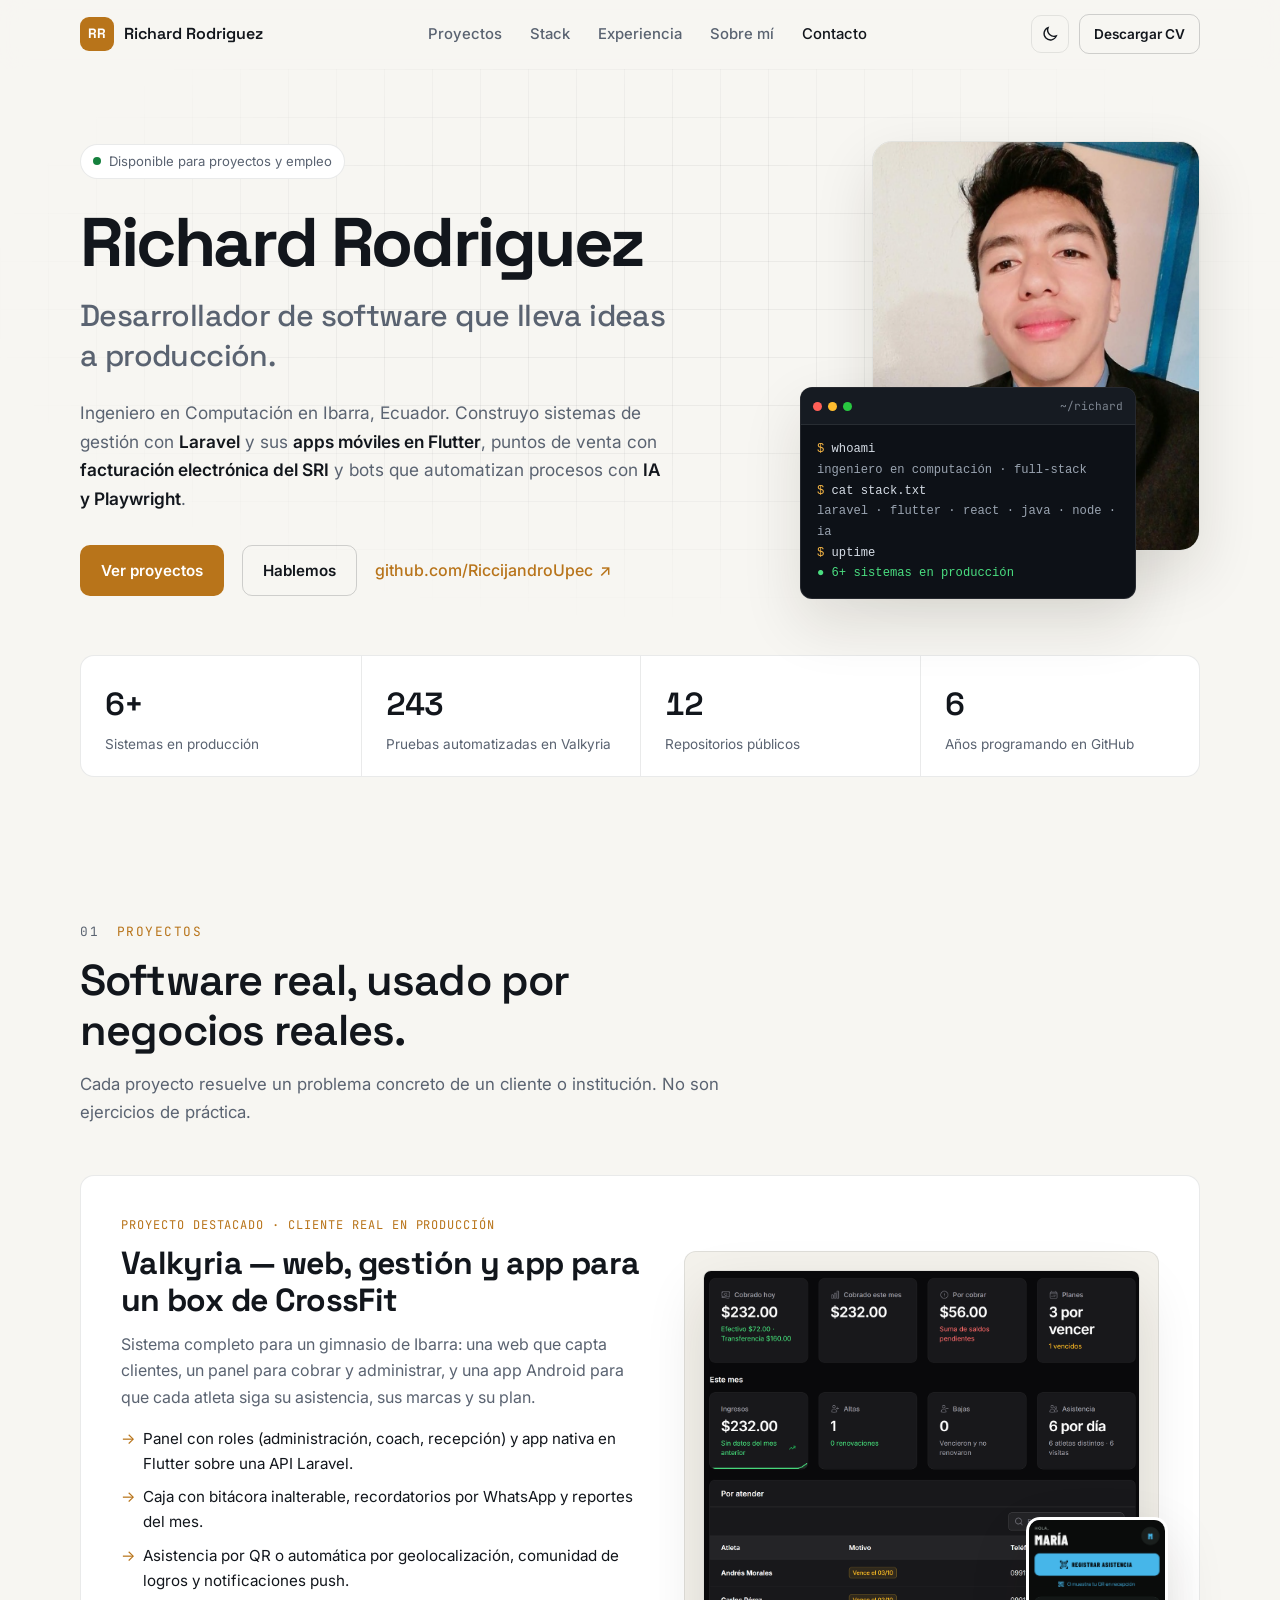
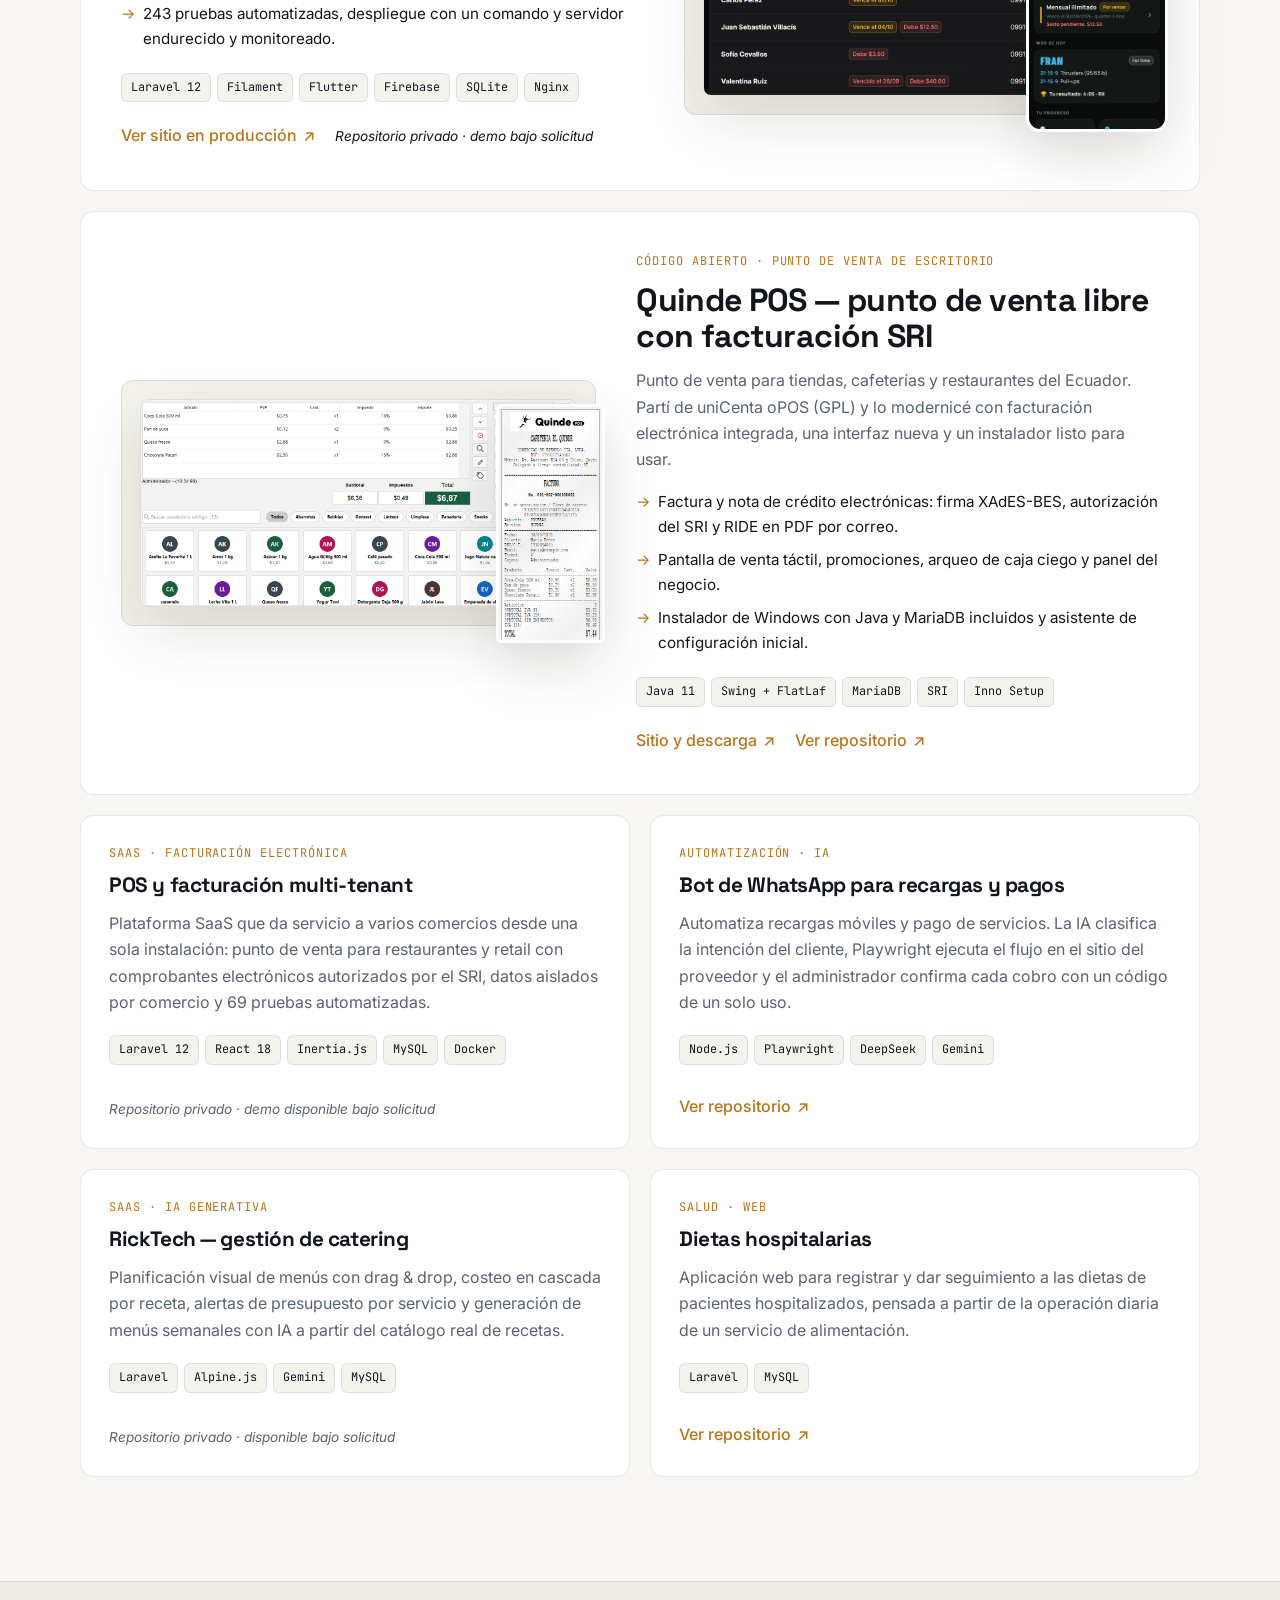
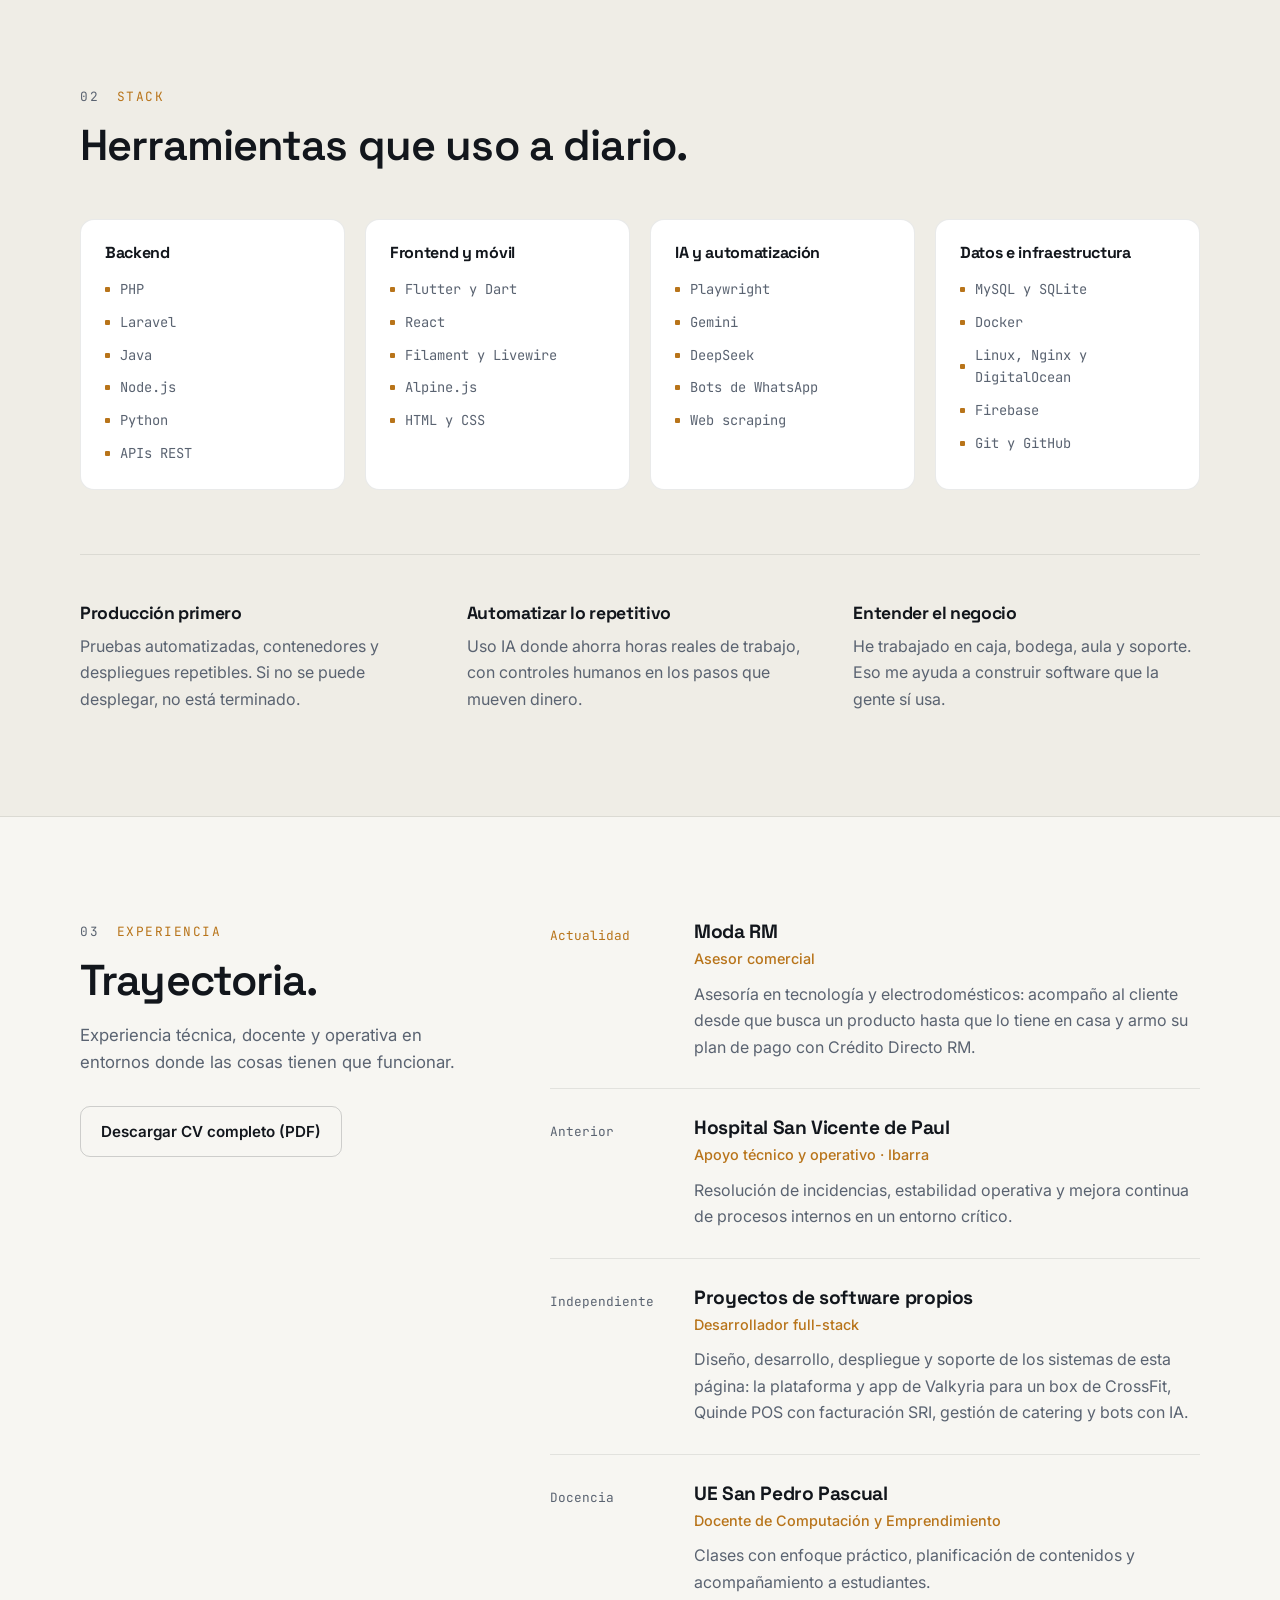
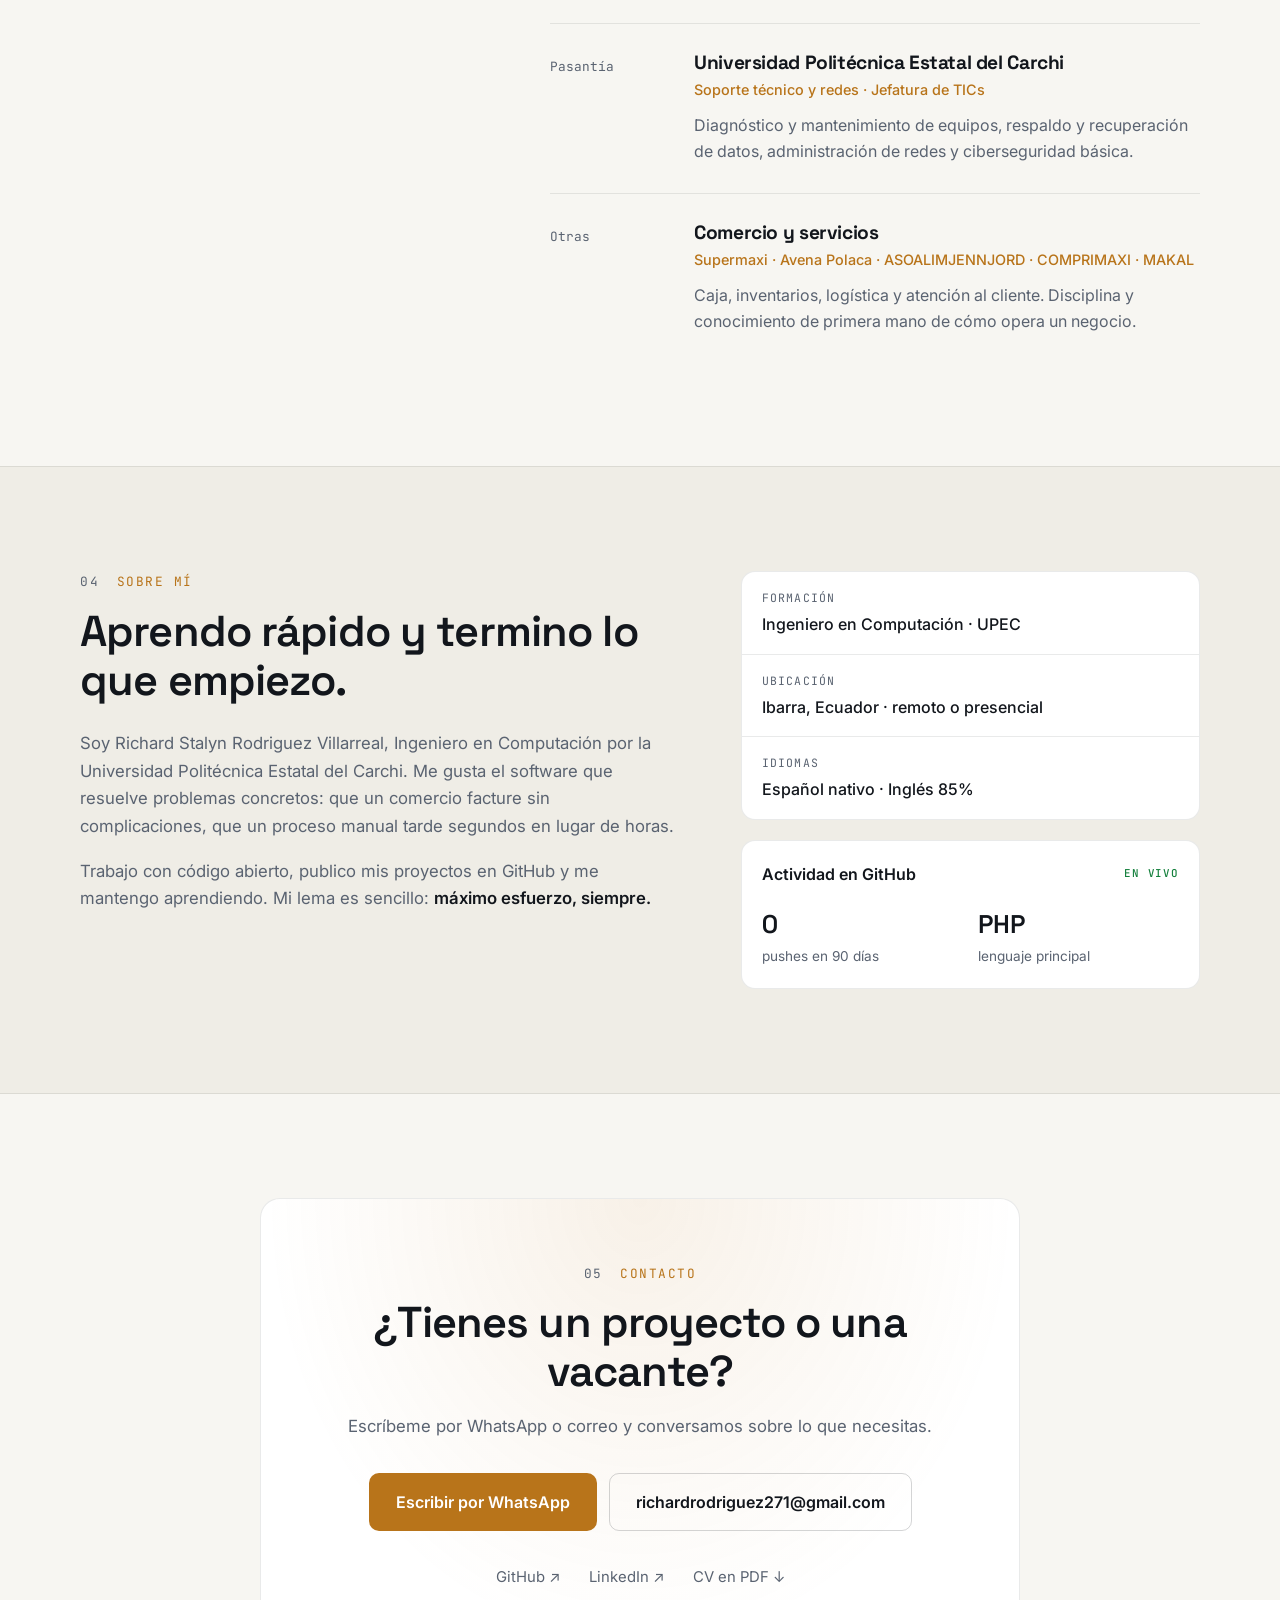
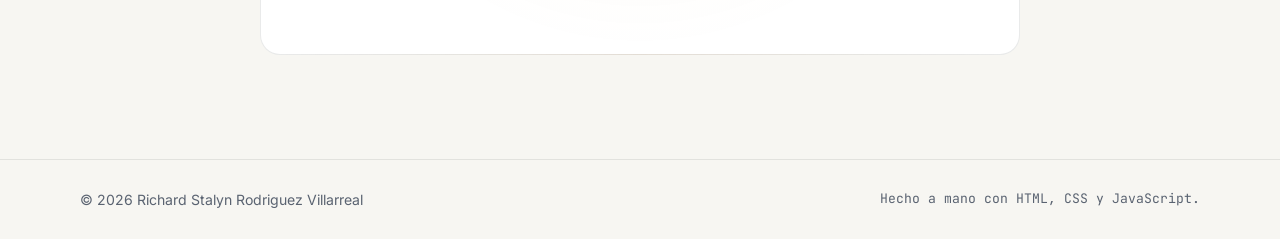
==== index.html @ 003c2685 "GitHub: enlaces y estadísticas a la cuenta correcta (RiccijandroUpec); imagen de vista previa en PNG" ====
<!doctype html>
<html lang="es">
  <head>
    <meta charset="UTF-8" />
    <meta name="viewport" content="width=device-width, initial-scale=1.0" />
    <title>Richard Rodriguez | Desarrollador de Software · Laravel, Node.js e IA</title>

    <meta
      name="description"
      content="Richard Stalyn Rodriguez Villarreal, ingeniero en computación y desarrollador de software. Sistemas en producción con Laravel, React, Flutter y Node.js: gestión de negocios con app móvil, facturación electrónica SRI y automatización con IA."
    />
    <meta
      name="keywords"
      content="Richard Stalyn Rodriguez Villarreal, desarrollador de software, ingeniero en computación, Laravel, React, Flutter, Java, Node.js, Playwright, automatización con IA, facturación electrónica SRI, Ecuador, Ibarra"
    />
    <meta name="author" content="Richard Stalyn Rodriguez Villarreal" />
    <meta name="robots" content="index, follow" />
    <meta name="theme-color" content="#0b0f15" />

    <link rel="canonical" href="https://riccijandro.cyrshop.app/" />
    <link rel="alternate" href="https://riccijandro.cyrshop.app/" hreflang="es" />

    <meta property="og:type" content="website" />
    <meta property="og:title" content="Richard Rodriguez | Desarrollador de Software" />
    <meta
      property="og:description"
      content="Sistemas en producción con Laravel, React, Flutter y Node.js: apps móviles, punto de venta con facturación SRI y automatización con IA."
    />
    <meta property="og:url" content="https://riccijandro.cyrshop.app/" />
    <meta property="og:image" content="https://riccijandro.cyrshop.app/og-image.png" />
    <meta property="og:image:type" content="image/png" />
    <meta property="og:image:width" content="1200" />
    <meta property="og:image:height" content="630" />
    <meta property="og:image:alt" content="Richard Rodriguez, desarrollador de software en Ibarra, Ecuador" />
    <meta property="og:locale" content="es_EC" />

    <meta name="twitter:card" content="summary_large_image" />
    <meta name="twitter:title" content="Richard Rodriguez | Desarrollador de Software" />
    <meta
      name="twitter:description"
      content="Sistemas en producción con Laravel, React, Node.js e IA."
    />
    <meta name="twitter:image" content="https://riccijandro.cyrshop.app/og-image.png" />

    <link rel="icon" type="image/svg+xml" href="favicon.svg" />
    <link rel="manifest" href="site.webmanifest" />

    <link rel="preconnect" href="https://fonts.googleapis.com" />
    <link rel="preconnect" href="https://fonts.gstatic.com" crossorigin />
    <link
      href="https://fonts.googleapis.com/css2?family=Inter:wght@400;500;600&family=JetBrains+Mono:wght@400;500&family=Space+Grotesk:wght@500;600;700&display=swap"
      rel="stylesheet"
    />
    <link rel="stylesheet" href="styles.css" />

    <script>
      try {
        const saved = localStorage.getItem("theme");
        if (saved === "light" || saved === "dark") document.documentElement.dataset.theme = saved;
      } catch (_) {}
    </script>
    <script defer src="script.js"></script>

    <script type="application/ld+json">
      {
        "@context": "https://schema.org",
        "@type": "Person",
        "name": "Richard Stalyn Rodriguez Villarreal",
        "url": "https://riccijandro.cyrshop.app/",
        "image": "https://riccijandro.cyrshop.app/img/avatar.png",
        "email": "mailto:richardrodriguez271@gmail.com",
        "sameAs": [
          "https://github.com/RiccijandroUpec",
          "https://www.linkedin.com/in/riccijandro"
        ],
        "jobTitle": "Ingeniero en Computación · Desarrollador de Software",
        "alumniOf": {
          "@type": "CollegeOrUniversity",
          "name": "Universidad Politécnica Estatal del Carchi"
        },
        "knowsAbout": [
          "Laravel",
          "React",
          "Flutter",
          "Java",
          "Node.js",
          "Playwright",
          "Automatización con IA",
          "Facturación electrónica SRI",
          "Linux",
          "Docker",
          "MySQL"
        ],
        "worksFor": {
          "@type": "Organization",
          "name": "Moda RM"
        },
        "address": {
          "@type": "PostalAddress",
          "addressLocality": "Ibarra",
          "addressCountry": "EC"
        }
      }
    </script>
  </head>
  <body>
    <a class="skip-link" href="#main">Saltar al contenido</a>

    <header class="site-header" id="siteHeader">
      <div class="container nav-wrap">
        <a class="brand" href="#top" aria-label="Richard Rodriguez, inicio">
          <span class="brand-mark">RR</span>
          <span class="brand-name">Richard Rodriguez</span>
        </a>

        <nav class="nav" id="mainNav" aria-label="Principal">
          <a href="#proyectos">Proyectos</a>
          <a href="#stack">Stack</a>
          <a href="#experiencia">Experiencia</a>
          <a href="#sobre-mi">Sobre mí</a>
          <a href="#contacto">Contacto</a>
        </nav>

        <div class="nav-actions">
          <button class="icon-btn" id="themeToggle" type="button" aria-label="Cambiar tema claro/oscuro">
            <svg class="icon-sun" viewBox="0 0 24 24" aria-hidden="true"><circle cx="12" cy="12" r="4.5" /><path d="M12 2v2.5M12 19.5V22M4.2 4.2l1.8 1.8M18 18l1.8 1.8M2 12h2.5M19.5 12H22M4.2 19.8 6 18M18 6l1.8-1.8" /></svg>
            <svg class="icon-moon" viewBox="0 0 24 24" aria-hidden="true"><path d="M20.5 14.5A8.5 8.5 0 0 1 9.5 3.5a8.5 8.5 0 1 0 11 11Z" /></svg>
          </button>
          <a class="btn btn-sm btn-outline nav-cv" href="Riccijandro-CV.pdf" download>Descargar CV</a>
          <button class="icon-btn menu-toggle" id="menuToggle" type="button" aria-label="Abrir menú" aria-expanded="false" aria-controls="mainNav">
            <span></span><span></span>
          </button>
        </div>
      </div>
    </header>

    <main id="main">
      <!-- HERO -->
      <section class="hero" id="top">
        <div class="container hero-grid">
          <div class="hero-copy">
            <p class="status-pill"><span class="dot"></span> Disponible para proyectos y empleo</p>
            <h1>
              Richard Rodriguez
              <span class="h1-sub">Desarrollador de software que lleva ideas a producción.</span>
            </h1>
            <p class="lead">
              Ingeniero en Computación en Ibarra, Ecuador. Construyo sistemas de gestión con
              <strong>Laravel</strong> y sus <strong>apps móviles en Flutter</strong>, puntos de venta con
              <strong>facturación electrónica del SRI</strong> y bots que automatizan procesos con <strong>IA y Playwright</strong>.
            </p>
            <div class="hero-actions">
              <a class="btn btn-primary" href="#proyectos">Ver proyectos</a>
              <a
                class="btn btn-outline"
                href="https://wa.me/593983185069?text=Hola%20Richard%2C%20vi%20tu%20portafolio%20y%20me%20gustar%C3%ADa%20hablar%20sobre%20una%20oportunidad."
                target="_blank"
                rel="noopener"
                >Hablemos</a
              >
              <a class="text-link" href="https://github.com/RiccijandroUpec" target="_blank" rel="noopener">
                github.com/RiccijandroUpec <span aria-hidden="true">↗</span>
              </a>
            </div>
          </div>

          <div class="hero-visual">
            <figure class="portrait">
              <img src="img/avatar.png" alt="Retrato de Richard Stalyn Rodriguez Villarreal" width="404" height="543" loading="eager" />
            </figure>
            <div class="terminal" aria-label="Resumen en formato terminal">
              <div class="terminal-bar"><span></span><span></span><span></span><em>~/richard</em></div>
              <pre><code><span class="t-prompt">$</span> whoami
<span class="t-out">ingeniero en computación · full-stack</span>
<span class="t-prompt">$</span> cat stack.txt
<span class="t-out">laravel · flutter · react · java · node · ia</span>
<span class="t-prompt">$</span> uptime
<span class="t-ok">● 6+ sistemas en producción</span></code></pre>
            </div>
          </div>
        </div>

        <div class="container">
          <dl class="stats">
            <div>
              <dt>Sistemas en producción</dt>
              <dd>6+</dd>
            </div>
            <div>
              <dt>Pruebas automatizadas en Valkyria</dt>
              <dd>243</dd>
            </div>
            <div>
              <dt>Repositorios públicos</dt>
              <dd id="metricRepos">12</dd>
            </div>
            <div>
              <dt>Años programando en GitHub</dt>
              <dd id="metricYears">6</dd>
            </div>
          </dl>
        </div>
      </section>

      <!-- PROYECTOS -->
      <section class="section" id="proyectos">
        <div class="container">
          <header class="section-head reveal">
            <p class="eyebrow"><span>01</span> Proyectos</p>
            <h2>Software real, usado por negocios reales.</h2>
            <p class="section-intro">
              Cada proyecto resuelve un problema concreto de un cliente o institución. No son ejercicios de práctica.
            </p>
          </header>

          <article class="project project-featured reveal">
            <div class="project-body">
              <p class="project-kicker">Proyecto destacado · Cliente real en producción</p>
              <h3>Valkyria — web, gestión y app para un box de CrossFit</h3>
              <p>
                Sistema completo para un gimnasio de Ibarra: una web que capta clientes, un panel para cobrar y administrar,
                y una app Android para que cada atleta siga su asistencia, sus marcas y su plan.
              </p>
              <ul class="project-points">
                <li>Panel con roles (administración, coach, recepción) y app nativa en Flutter sobre una API Laravel.</li>
                <li>Caja con bitácora inalterable, recordatorios por WhatsApp y reportes del mes.</li>
                <li>Asistencia por QR o automática por geolocalización, comunidad de logros y notificaciones push.</li>
                <li>243 pruebas automatizadas, despliegue con un comando y servidor endurecido y monitoreado.</li>
              </ul>
              <ul class="tags" aria-label="Tecnologías">
                <li>Laravel 12</li><li>Filament</li><li>Flutter</li><li>Firebase</li><li>SQLite</li><li>Nginx</li>
              </ul>
              <div class="project-links">
                <a class="text-link" href="https://valkyria.cyrshop.app/" target="_blank" rel="noopener">Ver sitio en producción <span aria-hidden="true">↗</span></a>
                <span class="project-private">Repositorio privado · demo bajo solicitud</span>
              </div>
            </div>
            <div class="project-visual project-shots">
              <img class="shot-desktop" src="img/valkyria-panel.webp" alt="Panel de Valkyria: cobros del día, números del mes y atletas por atender con WhatsApp" width="1200" height="1169" loading="lazy" />
              <img class="shot-phone" src="img/valkyria-app.webp" alt="Pantalla de inicio de la app de Valkyria para atletas" width="600" height="923" loading="lazy" />
            </div>
          </article>

          <article class="project project-featured project-featured-reverse reveal">
            <div class="project-body">
              <p class="project-kicker">Código abierto · Punto de venta de escritorio</p>
              <h3>Quinde POS — punto de venta libre con facturación SRI</h3>
              <p>
                Punto de venta para tiendas, cafeterías y restaurantes del Ecuador. Partí de uniCenta oPOS (GPL) y lo
                modernicé con facturación electrónica integrada, una interfaz nueva y un instalador listo para usar.
              </p>
              <ul class="project-points">
                <li>Factura y nota de crédito electrónicas: firma XAdES-BES, autorización del SRI y RIDE en PDF por correo.</li>
                <li>Pantalla de venta táctil, promociones, arqueo de caja ciego y panel del negocio.</li>
                <li>Instalador de Windows con Java y MariaDB incluidos y asistente de configuración inicial.</li>
              </ul>
              <ul class="tags" aria-label="Tecnologías">
                <li>Java 11</li><li>Swing + FlatLaf</li><li>MariaDB</li><li>SRI</li><li>Inno Setup</li>
              </ul>
              <div class="project-links">
                <a class="text-link" href="https://quindepos.cyrshop.app/" target="_blank" rel="noopener">Sitio y descarga <span aria-hidden="true">↗</span></a>
                <a class="text-link" href="https://github.com/RiccijandroUpec/QuindePOS" target="_blank" rel="noopener">Ver repositorio <span aria-hidden="true">↗</span></a>
              </div>
            </div>
            <div class="project-visual project-shots">
              <img class="shot-desktop" src="img/quinde-venta.webp" alt="Pantalla de venta de Quinde POS con artículos, totales y botón Cobrar" width="1326" height="630" loading="lazy" />
              <img class="shot-phone shot-ticket" src="img/quinde-ticket.webp" alt="Ticket impreso con la factura electrónica y la clave de acceso del SRI" width="328" height="745" loading="lazy" />
            </div>
          </article>

          <div class="project-grid">
            <article class="project reveal">
              <p class="project-kicker">SaaS · Facturación electrónica</p>
              <h3>POS y facturación multi-tenant</h3>
              <p>
                Plataforma SaaS que da servicio a varios comercios desde una sola instalación: punto de venta para
                restaurantes y retail con comprobantes electrónicos autorizados por el SRI, datos aislados por comercio
                y 69 pruebas automatizadas.
              </p>
              <ul class="tags" aria-label="Tecnologías">
                <li>Laravel 12</li><li>React 18</li><li>Inertia.js</li><li>MySQL</li><li>Docker</li>
              </ul>
              <p class="project-private">Repositorio privado · demo disponible bajo solicitud</p>
            </article>

            <article class="project reveal delay-1">
              <p class="project-kicker">Automatización · IA</p>
              <h3>Bot de WhatsApp para recargas y pagos</h3>
              <p>
                Automatiza recargas móviles y pago de servicios. La IA clasifica la intención del cliente, Playwright
                ejecuta el flujo en el sitio del proveedor y el administrador confirma cada cobro con un código de un solo uso.
              </p>
              <ul class="tags" aria-label="Tecnologías">
                <li>Node.js</li><li>Playwright</li><li>DeepSeek</li><li>Gemini</li>
              </ul>
              <a class="text-link" href="https://github.com/RiccijandroUpec/WebScraper" target="_blank" rel="noopener">Ver repositorio <span aria-hidden="true">↗</span></a>
            </article>

            <article class="project reveal delay-1">
              <p class="project-kicker">SaaS · IA generativa</p>
              <h3>RickTech — gestión de catering</h3>
              <p>
                Planificación visual de menús con drag &amp; drop, costeo en cascada por receta, alertas de presupuesto por
                servicio y generación de menús semanales con IA a partir del catálogo real de recetas.
              </p>
              <ul class="tags" aria-label="Tecnologías">
                <li>Laravel</li><li>Alpine.js</li><li>Gemini</li><li>MySQL</li>
              </ul>
              <p class="project-private">Repositorio privado · disponible bajo solicitud</p>
            </article>

            <article class="project reveal delay-2">
              <p class="project-kicker">Salud · Web</p>
              <h3>Dietas hospitalarias</h3>
              <p>
                Aplicación web para registrar y dar seguimiento a las dietas de pacientes hospitalizados, pensada a partir
                de la operación diaria de un servicio de alimentación.
              </p>
              <ul class="tags" aria-label="Tecnologías">
                <li>Laravel</li><li>MySQL</li>
              </ul>
              <a class="text-link" href="https://github.com/RiccijandroUpec/dietas-hospital" target="_blank" rel="noopener">Ver repositorio <span aria-hidden="true">↗</span></a>
            </article>
          </div>
        </div>
      </section>

      <!-- STACK -->
      <section class="section section-alt" id="stack">
        <div class="container">
          <header class="section-head reveal">
            <p class="eyebrow"><span>02</span> Stack</p>
            <h2>Herramientas que uso a diario.</h2>
          </header>

          <div class="stack-grid">
            <div class="stack-col reveal">
              <h3>Backend</h3>
              <ul><li>PHP</li><li>Laravel</li><li>Java</li><li>Node.js</li><li>Python</li><li>APIs REST</li></ul>
            </div>
            <div class="stack-col reveal delay-1">
              <h3>Frontend y móvil</h3>
              <ul><li>Flutter y Dart</li><li>React</li><li>Filament y Livewire</li><li>Alpine.js</li><li>HTML y CSS</li></ul>
            </div>
            <div class="stack-col reveal delay-2">
              <h3>IA y automatización</h3>
              <ul><li>Playwright</li><li>Gemini</li><li>DeepSeek</li><li>Bots de WhatsApp</li><li>Web scraping</li></ul>
            </div>
            <div class="stack-col reveal delay-3">
              <h3>Datos e infraestructura</h3>
              <ul><li>MySQL y SQLite</li><li>Docker</li><li>Linux, Nginx y DigitalOcean</li><li>Firebase</li><li>Git y GitHub</li></ul>
            </div>
          </div>

          <div class="principles">
            <article class="reveal">
              <h3>Producción primero</h3>
              <p>Pruebas automatizadas, contenedores y despliegues repetibles. Si no se puede desplegar, no está terminado.</p>
            </article>
            <article class="reveal delay-1">
              <h3>Automatizar lo repetitivo</h3>
              <p>Uso IA donde ahorra horas reales de trabajo, con controles humanos en los pasos que mueven dinero.</p>
            </article>
            <article class="reveal delay-2">
              <h3>Entender el negocio</h3>
              <p>He trabajado en caja, bodega, aula y soporte. Eso me ayuda a construir software que la gente sí usa.</p>
            </article>
          </div>
        </div>
      </section>

      <!-- EXPERIENCIA -->
      <section class="section" id="experiencia">
        <div class="container exp-layout">
          <header class="section-head reveal">
            <p class="eyebrow"><span>03</span> Experiencia</p>
            <h2>Trayectoria.</h2>
            <p class="section-intro">
              Experiencia técnica, docente y operativa en entornos donde las cosas tienen que funcionar.
            </p>
            <a class="btn btn-outline" href="Riccijandro-CV.pdf" download>Descargar CV completo (PDF)</a>
          </header>

          <ol class="timeline">
            <li class="reveal">
              <p class="tl-date">Actualidad</p>
              <div>
                <h3>Moda RM</h3>
                <p class="tl-role">Asesor comercial</p>
                <p>Asesoría en tecnología y electrodomésticos: acompaño al cliente desde que busca un producto hasta que lo tiene en casa y armo su plan de pago con Crédito Directo RM.</p>
              </div>
            </li>
            <li class="reveal">
              <p class="tl-date">Anterior</p>
              <div>
                <h3>Hospital San Vicente de Paul</h3>
                <p class="tl-role">Apoyo técnico y operativo · Ibarra</p>
                <p>Resolución de incidencias, estabilidad operativa y mejora continua de procesos internos en un entorno crítico.</p>
              </div>
            </li>
            <li class="reveal">
              <p class="tl-date">Independiente</p>
              <div>
                <h3>Proyectos de software propios</h3>
                <p class="tl-role">Desarrollador full-stack</p>
                <p>Diseño, desarrollo, despliegue y soporte de los sistemas de esta página: la plataforma y app de Valkyria para un box de CrossFit, Quinde POS con facturación SRI, gestión de catering y bots con IA.</p>
              </div>
            </li>
            <li class="reveal">
              <p class="tl-date">Docencia</p>
              <div>
                <h3>UE San Pedro Pascual</h3>
                <p class="tl-role">Docente de Computación y Emprendimiento</p>
                <p>Clases con enfoque práctico, planificación de contenidos y acompañamiento a estudiantes.</p>
              </div>
            </li>
            <li class="reveal">
              <p class="tl-date">Pasantía</p>
              <div>
                <h3>Universidad Politécnica Estatal del Carchi</h3>
                <p class="tl-role">Soporte técnico y redes · Jefatura de TICs</p>
                <p>Diagnóstico y mantenimiento de equipos, respaldo y recuperación de datos, administración de redes y ciberseguridad básica.</p>
              </div>
            </li>
            <li class="reveal">
              <p class="tl-date">Otras</p>
              <div>
                <h3>Comercio y servicios</h3>
                <p class="tl-role">Supermaxi · Avena Polaca · ASOALIMJENNJORD · COMPRIMAXI · MAKAL</p>
                <p>Caja, inventarios, logística y atención al cliente. Disciplina y conocimiento de primera mano de cómo opera un negocio.</p>
              </div>
            </li>
          </ol>
        </div>
      </section>

      <!-- SOBRE MÍ -->
      <section class="section section-alt" id="sobre-mi">
        <div class="container about-grid">
          <div class="reveal">
            <p class="eyebrow"><span>04</span> Sobre mí</p>
            <h2>Aprendo rápido y termino lo que empiezo.</h2>
            <p>
              Soy Richard Stalyn Rodriguez Villarreal, Ingeniero en Computación por la Universidad Politécnica Estatal del
              Carchi. Me gusta el software que resuelve problemas concretos: que un comercio facture sin complicaciones,
              que un proceso manual tarde segundos en lugar de horas.
            </p>
            <p>
              Trabajo con código abierto, publico mis proyectos en GitHub y me mantengo aprendiendo. Mi lema es sencillo:
              <em>máximo esfuerzo, siempre.</em>
            </p>
          </div>

          <div class="about-side reveal delay-1">
            <dl class="facts">
              <div><dt>Formación</dt><dd>Ingeniero en Computación · UPEC</dd></div>
              <div><dt>Ubicación</dt><dd>Ibarra, Ecuador · remoto o presencial</dd></div>
              <div><dt>Idiomas</dt><dd>Español nativo · Inglés 85%</dd></div>
            </dl>

            <div class="gh-card" aria-live="polite">
              <p class="gh-title">Actividad en GitHub <span class="gh-live">en vivo</span></p>
              <div class="gh-metrics">
                <div><b id="metricCommits90">—</b><span>pushes en 90 días</span></div>
                <div><b id="metricTopLang">PHP</b><span>lenguaje principal</span></div>
              </div>
            </div>
          </div>
        </div>
      </section>

      <!-- CONTACTO -->
      <section class="section contact" id="contacto">
        <div class="container contact-card reveal">
          <p class="eyebrow"><span>05</span> Contacto</p>
          <h2>¿Tienes un proyecto o una vacante?</h2>
          <p class="section-intro">Escríbeme por WhatsApp o correo y conversamos sobre lo que necesitas.</p>
          <div class="contact-actions">
            <a
              class="btn btn-primary btn-lg"
              href="https://wa.me/593983185069?text=Hola%20Richard%2C%20vi%20tu%20portafolio%20y%20me%20gustar%C3%ADa%20hablar%20sobre%20una%20oportunidad."
              target="_blank"
              rel="noopener"
              >Escribir por WhatsApp</a
            >
            <a class="btn btn-outline btn-lg" href="mailto:richardrodriguez271@gmail.com">richardrodriguez271@gmail.com</a>
          </div>
          <ul class="contact-links">
            <li><a href="https://github.com/RiccijandroUpec" target="_blank" rel="noopener">GitHub ↗</a></li>
            <li><a href="https://www.linkedin.com/in/riccijandro" target="_blank" rel="noopener">LinkedIn ↗</a></li>
            <li><a href="Riccijandro-CV.pdf" download>CV en PDF ↓</a></li>
          </ul>
        </div>
      </section>
    </main>

    <footer class="site-footer">
      <div class="container footer-wrap">
        <p>© <span id="year"></span> Richard Stalyn Rodriguez Villarreal</p>
        <p class="mono">Hecho a mano con HTML, CSS y JavaScript.</p>
      </div>
    </footer>
  </body>
</html>
---- styles.css ----
/* ---------- Tokens ---------- */
:root {
  --bg: #0b0f15;
  --bg-alt: #0f141c;
  --surface: #141a23;
  --surface-2: #1a212c;
  --line: rgba(255, 255, 255, 0.08);
  --line-strong: rgba(255, 255, 255, 0.16);
  --text: #e8edf3;
  --muted: #8d98a8;
  --accent: #f5b544;
  --accent-soft: rgba(245, 181, 68, 0.12);
  --accent-ink: #1a1203;
  --ok: #4ade80;
  --shadow: 0 24px 60px rgba(0, 0, 0, 0.45);
  --radius: 14px;
  --font-head: "Space Grotesk", system-ui, sans-serif;
  --font-body: "Inter", system-ui, -apple-system, "Segoe UI", sans-serif;
  --font-mono: "JetBrains Mono", ui-monospace, Consolas, monospace;
  color-scheme: dark;
}

@media (prefers-color-scheme: light) {
  :root:not([data-theme="dark"]) {
    --bg: #f7f6f2;
    --bg-alt: #efede6;
    --surface: #ffffff;
    --surface-2: #f4f2ec;
    --line: rgba(18, 22, 28, 0.09);
    --line-strong: rgba(18, 22, 28, 0.18);
    --text: #12161c;
    --muted: #5a6371;
    --accent: #b8741a;
    --accent-soft: rgba(184, 116, 26, 0.1);
    --accent-ink: #ffffff;
    --ok: #15803d;
    --shadow: 0 24px 60px rgba(30, 25, 10, 0.12);
    color-scheme: light;
  }
}

:root[data-theme="light"] {
  --bg: #f7f6f2;
  --bg-alt: #efede6;
  --surface: #ffffff;
  --surface-2: #f4f2ec;
  --line: rgba(18, 22, 28, 0.09);
  --line-strong: rgba(18, 22, 28, 0.18);
  --text: #12161c;
  --muted: #5a6371;
  --accent: #b8741a;
  --accent-soft: rgba(184, 116, 26, 0.1);
  --accent-ink: #ffffff;
  --ok: #15803d;
  --shadow: 0 24px 60px rgba(30, 25, 10, 0.12);
  color-scheme: light;
}

/* ---------- Base ---------- */
*,
*::before,
*::after {
  box-sizing: border-box;
}

html {
  scroll-behavior: smooth;
  scroll-padding-top: 80px;
}

body {
  margin: 0;
  font-family: var(--font-body);
  font-size: 16px;
  line-height: 1.65;
  color: var(--text);
  background: var(--bg);
  -webkit-font-smoothing: antialiased;
  overflow-x: hidden;
}

img {
  max-width: 100%;
  display: block;
}

a {
  color: inherit;
}

h1,
h2,
h3 {
  font-family: var(--font-head);
  letter-spacing: -0.02em;
  line-height: 1.15;
  margin: 0;
}

p {
  margin: 0 0 1em;
}

:focus-visible {
  outline: 2px solid var(--accent);
  outline-offset: 3px;
  border-radius: 4px;
}

.container {
  width: min(1120px, 100% - 32px);
  margin-inline: auto;
}

.mono {
  font-family: var(--font-mono);
  font-size: 0.82rem;
}

.skip-link {
  position: absolute;
  left: 16px;
  top: -60px;
  padding: 10px 14px;
  background: var(--accent);
  color: var(--accent-ink);
  border-radius: 8px;
  z-index: 100;
  text-decoration: none;
  font-weight: 600;
}

.skip-link:focus {
  top: 12px;
}

/* ---------- Buttons ---------- */
.btn {
  display: inline-flex;
  align-items: center;
  justify-content: center;
  gap: 8px;
  padding: 12px 20px;
  border-radius: 10px;
  font-weight: 600;
  font-size: 0.95rem;
  text-decoration: none;
  border: 1px solid transparent;
  transition: transform 0.15s ease, background 0.2s ease, border-color 0.2s ease;
  white-space: nowrap;
}

.btn:hover {
  transform: translateY(-1px);
}

.btn-primary {
  background: var(--accent);
  color: var(--accent-ink);
}

.btn-primary:hover {
  filter: brightness(1.06);
}

.btn-outline {
  border-color: var(--line-strong);
  color: var(--text);
  background: transparent;
}

.btn-outline:hover {
  border-color: var(--accent);
}

.btn-sm {
  padding: 8px 14px;
  font-size: 0.85rem;
}

.btn-lg {
  padding: 15px 26px;
  font-size: 1rem;
}

.text-link {
  display: inline-flex;
  gap: 6px;
  align-items: center;
  font-weight: 500;
  color: var(--accent);
  text-decoration: none;
  border-bottom: 1px solid transparent;
  transition: border-color 0.2s ease;
}

.text-link:hover {
  border-bottom-color: currentColor;
}

.icon-btn {
  width: 38px;
  height: 38px;
  display: inline-grid;
  place-items: center;
  border-radius: 10px;
  border: 1px solid var(--line);
  background: transparent;
  color: var(--text);
  cursor: pointer;
}

.icon-btn:hover {
  border-color: var(--line-strong);
}

.icon-btn svg {
  width: 18px;
  height: 18px;
  fill: none;
  stroke: currentColor;
  stroke-width: 1.8;
  stroke-linecap: round;
}

.icon-moon {
  display: none;
}

:root[data-theme="light"] .icon-sun {
  display: none;
}

:root[data-theme="light"] .icon-moon {
  display: block;
}

@media (prefers-color-scheme: light) {
  :root:not([data-theme]) .icon-sun {
    display: none;
  }
  :root:not([data-theme]) .icon-moon {
    display: block;
  }
}

/* ---------- Header ---------- */
.site-header {
  position: sticky;
  top: 0;
  z-index: 50;
  background: color-mix(in srgb, var(--bg) 82%, transparent);
  backdrop-filter: blur(12px);
  -webkit-backdrop-filter: blur(12px);
  border-bottom: 1px solid transparent;
  transition: border-color 0.2s ease;
}

.site-header.scrolled {
  border-bottom-color: var(--line);
}

.nav-wrap {
  display: flex;
  align-items: center;
  justify-content: space-between;
  gap: 16px;
  height: 68px;
}

.brand {
  display: flex;
  align-items: center;
  gap: 10px;
  text-decoration: none;
  font-family: var(--font-head);
  font-weight: 600;
}

.brand-mark {
  display: grid;
  place-items: center;
  width: 34px;
  height: 34px;
  border-radius: 9px;
  background: var(--accent);
  color: var(--accent-ink);
  font-size: 0.85rem;
  font-weight: 700;
  letter-spacing: 0;
}

.nav {
  display: flex;
  gap: 28px;
}

.nav a {
  text-decoration: none;
  color: var(--muted);
  font-size: 0.93rem;
  font-weight: 500;
  transition: color 0.2s ease;
}

.nav a:hover,
.nav a.active {
  color: var(--text);
}

.nav-actions {
  display: flex;
  align-items: center;
  gap: 10px;
}

.menu-toggle {
  display: none;
  flex-direction: column;
  gap: 5px;
}

.menu-toggle span {
  display: block;
  width: 16px;
  height: 1.8px;
  background: currentColor;
  border-radius: 2px;
  transition: transform 0.2s ease;
}

.menu-toggle[aria-expanded="true"] span:first-child {
  transform: translateY(3.4px) rotate(45deg);
}

.menu-toggle[aria-expanded="true"] span:last-child {
  transform: translateY(-3.4px) rotate(-45deg);
}

/* ---------- Hero ---------- */
.hero {
  padding: 72px 0 40px;
  position: relative;
}

.hero::before {
  content: "";
  position: absolute;
  inset: 0;
  z-index: -1;
  background-image: linear-gradient(var(--line) 1px, transparent 1px),
    linear-gradient(90deg, var(--line) 1px, transparent 1px);
  background-size: 48px 48px;
  mask-image: radial-gradient(ellipse 70% 60% at 50% 30%, #000 30%, transparent 75%);
  -webkit-mask-image: radial-gradient(ellipse 70% 60% at 50% 30%, #000 30%, transparent 75%);
  opacity: 0.6;
}

.hero-grid {
  display: grid;
  grid-template-columns: 1.25fr 1fr;
  gap: 56px;
  align-items: center;
}

.status-pill {
  display: inline-flex;
  align-items: center;
  gap: 8px;
  padding: 6px 12px;
  border: 1px solid var(--line);
  border-radius: 999px;
  font-size: 0.82rem;
  color: var(--muted);
  background: var(--surface);
  margin-bottom: 24px;
}

.dot {
  width: 8px;
  height: 8px;
  border-radius: 50%;
  background: var(--ok);
  box-shadow: 0 0 0 0 var(--ok);
  animation: pulse 2.4s infinite;
}

@keyframes pulse {
  0% { box-shadow: 0 0 0 0 color-mix(in srgb, var(--ok) 60%, transparent); }
  70% { box-shadow: 0 0 0 8px transparent; }
  100% { box-shadow: 0 0 0 0 transparent; }
}

.hero h1 {
  font-size: clamp(2.6rem, 6vw, 4.3rem);
  font-weight: 700;
  letter-spacing: -0.035em;
}

.h1-sub {
  display: block;
  margin-top: 14px;
  font-size: clamp(1.35rem, 2.6vw, 1.9rem);
  font-weight: 500;
  color: var(--muted);
  letter-spacing: -0.02em;
  line-height: 1.3;
}

.lead {
  margin: 24px 0 32px;
  font-size: 1.08rem;
  color: var(--muted);
  max-width: 56ch;
}

.lead strong {
  color: var(--text);
  font-weight: 600;
}

.hero-actions {
  display: flex;
  flex-wrap: wrap;
  align-items: center;
  gap: 12px 18px;
}

.hero-visual {
  position: relative;
  justify-self: end;
  width: min(100%, 400px);
  padding-bottom: 48px;
}

.portrait {
  margin: 0;
  border-radius: 20px;
  overflow: hidden;
  border: 1px solid var(--line);
  box-shadow: var(--shadow);
  aspect-ratio: 4 / 5;
  width: 82%;
  margin-left: auto;
}

.portrait img {
  width: 100%;
  height: 100%;
  object-fit: cover;
  object-position: center 20%;
}

.terminal {
  position: absolute;
  left: 0;
  bottom: 0;
  width: 84%;
  background: #0d1117;
  color: #d6dde6;
  border: 1px solid rgba(255, 255, 255, 0.1);
  border-radius: 12px;
  box-shadow: var(--shadow);
  font-family: var(--font-mono);
  font-size: 0.76rem;
  overflow: hidden;
}

.terminal-bar {
  display: flex;
  align-items: center;
  gap: 6px;
  padding: 9px 12px;
  border-bottom: 1px solid rgba(255, 255, 255, 0.08);
  background: #161b22;
}

.terminal-bar span {
  width: 9px;
  height: 9px;
  border-radius: 50%;
  background: #3a414b;
}

.terminal-bar span:first-child { background: #ff5f57; }
.terminal-bar span:nth-child(2) { background: #febc2e; }
.terminal-bar span:nth-child(3) { background: #28c840; }

.terminal-bar em {
  margin-left: auto;
  font-style: normal;
  color: #7d8590;
  font-size: 0.7rem;
}

.terminal pre {
  margin: 0;
  padding: 14px 16px;
  line-height: 1.7;
  white-space: pre-wrap;
}

.t-prompt { color: #f5b544; }
.t-out { color: #9aa4b1; }
.t-ok { color: #4ade80; }

.stats {
  display: grid;
  grid-template-columns: repeat(4, 1fr);
  margin: 56px 0 0;
  border: 1px solid var(--line);
  border-radius: var(--radius);
  background: var(--surface);
  overflow: hidden;
}

.stats > div {
  padding: 22px 24px;
  border-left: 1px solid var(--line);
  display: flex;
  flex-direction: column-reverse;
  gap: 4px;
}

.stats > div:first-child {
  border-left: 0;
}

.stats dt {
  color: var(--muted);
  font-size: 0.85rem;
  line-height: 1.4;
}

.stats dd {
  margin: 0;
  font-family: var(--font-head);
  font-size: 2rem;
  font-weight: 600;
  letter-spacing: -0.02em;
  font-variant-numeric: tabular-nums;
}

/* ---------- Sections ---------- */
.section {
  padding: 104px 0;
}

.section-alt {
  background: var(--bg-alt);
  border-block: 1px solid var(--line);
}

.section-head {
  max-width: 640px;
  margin-bottom: 48px;
}

.eyebrow {
  font-family: var(--font-mono);
  font-size: 0.8rem;
  text-transform: uppercase;
  letter-spacing: 0.12em;
  color: var(--accent);
  margin-bottom: 14px;
}

.eyebrow span {
  color: var(--muted);
  margin-right: 8px;
}

.section h2 {
  font-size: clamp(1.9rem, 4vw, 2.7rem);
  font-weight: 600;
}

.section-intro {
  margin-top: 16px;
  color: var(--muted);
  font-size: 1.05rem;
}

/* ---------- Projects ---------- */
.project {
  background: var(--surface);
  border: 1px solid var(--line);
  border-radius: var(--radius);
  padding: 28px;
  display: flex;
  flex-direction: column;
  transition: border-color 0.2s ease, transform 0.2s ease;
}

.project:hover {
  border-color: var(--line-strong);
}

.project h3 {
  font-size: 1.3rem;
  margin-bottom: 12px;
}

.project p {
  color: var(--muted);
}

.project > .text-link,
.project > .project-private {
  margin-top: auto;
  padding-top: 8px;
}

.project-kicker {
  font-family: var(--font-mono);
  font-size: 0.75rem;
  text-transform: uppercase;
  letter-spacing: 0.08em;
  color: var(--accent) !important;
  margin-bottom: 10px;
}

.project-private {
  font-size: 0.85rem;
  font-style: italic;
  margin-bottom: 0;
}

.tags {
  list-style: none;
  padding: 0;
  margin: 4px 0 20px;
  display: flex;
  flex-wrap: wrap;
  gap: 6px;
}

.tags li {
  font-family: var(--font-mono);
  font-size: 0.74rem;
  padding: 4px 9px;
  border-radius: 6px;
  background: var(--surface-2);
  border: 1px solid var(--line);
  color: var(--text);
}

.project-featured {
  display: grid;
  grid-template-columns: 1.1fr 1fr;
  gap: 40px;
  padding: 40px;
  margin-bottom: 20px;
  align-items: center;
}

.project-featured h3 {
  font-size: clamp(1.5rem, 3vw, 2rem);
}

.project-points {
  padding: 0;
  margin: 0 0 22px;
  list-style: none;
  display: grid;
  gap: 8px;
}

.project-points li {
  position: relative;
  padding-left: 22px;
  color: var(--text);
  font-size: 0.95rem;
}

.project-points li::before {
  content: "→";
  position: absolute;
  left: 0;
  color: var(--accent);
}

.project-visual {
  background: var(--surface-2);
  border: 1px solid var(--line);
  border-radius: 12px;
  padding: 28px;
}

.mock {
  background: var(--surface);
  border: 1px solid var(--line);
  border-radius: 10px;
  font-family: var(--font-mono);
  font-size: 0.8rem;
  box-shadow: var(--shadow);
}

.mock-row {
  display: flex;
  justify-content: space-between;
  gap: 12px;
  padding: 11px 16px;
  border-bottom: 1px dashed var(--line);
  color: var(--muted);
}

.mock-head {
  color: var(--text);
  border-bottom-style: solid;
  align-items: center;
}

.mock-badge {
  font-size: 0.66rem;
  padding: 3px 8px;
  border-radius: 999px;
  color: var(--ok);
  background: color-mix(in srgb, var(--ok) 14%, transparent);
  font-weight: 500;
}

.mock-total {
  color: var(--text);
  font-weight: 500;
  border-bottom-style: solid;
}

.mock-foot {
  display: flex;
  justify-content: space-between;
  padding: 10px 16px;
  font-size: 0.7rem;
  color: var(--muted);
}

/* Capturas reales del proyecto (en lugar de la maqueta). */
.project-shots {
  position: relative;
  padding: 18px;
}

.project-shots img {
  display: block;
  width: 100%;
  height: auto;
  border-radius: 8px;
  border: 1px solid var(--line);
  box-shadow: var(--shadow);
}

.project-shots .shot-phone {
  position: absolute;
  right: -10px;
  bottom: -18px;
  width: 30%;
  border-radius: 14px;
  border: 3px solid var(--surface);
}

/* Quinde: el ticket es más angosto que el celular. */
.project-shots .shot-ticket {
  width: 23%;
  border-radius: 6px;
}

.project-featured-reverse {
  grid-template-columns: 1fr 1.1fr;
}

.project-featured-reverse .project-visual {
  order: -1;
}

.project-links {
  display: flex;
  flex-wrap: wrap;
  align-items: center;
  gap: 8px 20px;
  margin-top: auto;
}

.project-links .project-private {
  margin: 0;
}

.project-grid {
  display: grid;
  grid-template-columns: repeat(2, 1fr);
  gap: 20px;
}

/* ---------- Stack ---------- */
.stack-grid {
  display: grid;
  grid-template-columns: repeat(4, 1fr);
  gap: 20px;
}

.stack-col {
  background: var(--surface);
  border: 1px solid var(--line);
  border-radius: var(--radius);
  padding: 24px;
}

.stack-col h3 {
  font-size: 1rem;
  margin-bottom: 16px;
}

.stack-col ul {
  list-style: none;
  margin: 0;
  padding: 0;
  display: grid;
  gap: 10px;
}

.stack-col li {
  font-family: var(--font-mono);
  font-size: 0.86rem;
  color: var(--muted);
  display: flex;
  align-items: center;
  gap: 10px;
}

.stack-col li::before {
  content: "";
  width: 5px;
  height: 5px;
  border-radius: 1px;
  background: var(--accent);
  flex: none;
}

.principles {
  display: grid;
  grid-template-columns: repeat(3, 1fr);
  gap: 40px;
  margin-top: 64px;
  padding-top: 48px;
  border-top: 1px solid var(--line);
}

.principles h3 {
  font-size: 1.1rem;
  margin-bottom: 10px;
}

.principles p {
  color: var(--muted);
  margin: 0;
}

/* ---------- Experience ---------- */
.exp-layout {
  display: grid;
  grid-template-columns: 1fr 1.6fr;
  gap: 64px;
  align-items: start;
}

.exp-layout .section-head {
  position: sticky;
  top: 110px;
  margin-bottom: 0;
}

.exp-layout .section-head .btn {
  margin-top: 12px;
}

.timeline {
  list-style: none;
  margin: 0;
  padding: 0;
}

.timeline li {
  display: grid;
  grid-template-columns: 120px 1fr;
  gap: 24px;
  padding: 28px 0;
  border-top: 1px solid var(--line);
}

.timeline li:first-child {
  border-top: 0;
  padding-top: 0;
}

.tl-date {
  font-family: var(--font-mono);
  font-size: 0.8rem;
  color: var(--muted);
  padding-top: 4px;
  margin: 0;
}

.timeline li:first-child .tl-date {
  color: var(--accent);
}

.timeline h3 {
  font-size: 1.2rem;
}

.tl-role {
  color: var(--accent);
  font-size: 0.9rem;
  font-weight: 500;
  margin: 4px 0 10px;
}

.timeline p:last-child {
  color: var(--muted);
  margin: 0;
}

/* ---------- About ---------- */
.about-grid {
  display: grid;
  grid-template-columns: 1.3fr 1fr;
  gap: 64px;
  align-items: start;
}

.about-grid h2 {
  margin-bottom: 24px;
}

.about-grid > div:first-child p:not(.eyebrow) {
  color: var(--muted);
  font-size: 1.05rem;
}

.about-grid em {
  color: var(--text);
  font-style: normal;
  font-weight: 600;
}

.facts {
  margin: 0 0 20px;
  border: 1px solid var(--line);
  border-radius: var(--radius);
  background: var(--surface);
}

.facts > div {
  padding: 16px 20px;
  border-top: 1px solid var(--line);
}

.facts > div:first-child {
  border-top: 0;
}

.facts dt {
  font-family: var(--font-mono);
  font-size: 0.72rem;
  text-transform: uppercase;
  letter-spacing: 0.1em;
  color: var(--muted);
}

.facts dd {
  margin: 4px 0 0;
  font-weight: 500;
}

.gh-card {
  border: 1px solid var(--line);
  border-radius: var(--radius);
  background: var(--surface);
  padding: 20px;
}

.gh-title {
  display: flex;
  justify-content: space-between;
  align-items: center;
  font-weight: 600;
  margin-bottom: 16px;
}

.gh-live {
  font-family: var(--font-mono);
  font-size: 0.68rem;
  font-weight: 500;
  color: var(--ok);
  text-transform: uppercase;
  letter-spacing: 0.08em;
}

.gh-metrics {
  display: grid;
  grid-template-columns: 1fr 1fr;
  gap: 16px;
}

.gh-metrics div {
  display: flex;
  flex-direction: column;
}

.gh-metrics b {
  font-family: var(--font-head);
  font-size: 1.6rem;
  font-weight: 600;
  font-variant-numeric: tabular-nums;
}

.gh-metrics span {
  color: var(--muted);
  font-size: 0.85rem;
}

/* ---------- Contact ---------- */
.contact-card {
  text-align: center;
  max-width: 760px;
  padding: 64px 40px;
  border: 1px solid var(--line);
  border-radius: 20px;
  background: radial-gradient(ellipse at top, var(--accent-soft), transparent 70%), var(--surface);
}

.contact-card .section-intro {
  margin-bottom: 32px;
}

.contact-actions {
  display: flex;
  flex-wrap: wrap;
  justify-content: center;
  gap: 12px;
}

.contact-links {
  list-style: none;
  padding: 0;
  margin: 32px 0 0;
  display: flex;
  justify-content: center;
  flex-wrap: wrap;
  gap: 8px 28px;
}

.contact-links a {
  color: var(--muted);
  text-decoration: none;
  font-size: 0.93rem;
}

.contact-links a:hover {
  color: var(--accent);
}

/* ---------- Footer ---------- */
.site-footer {
  border-top: 1px solid var(--line);
  padding: 28px 0;
  color: var(--muted);
  font-size: 0.88rem;
}

.footer-wrap {
  display: flex;
  justify-content: space-between;
  gap: 12px;
  flex-wrap: wrap;
}

.footer-wrap p {
  margin: 0;
}

/* ---------- Reveal ---------- */
.reveal {
  opacity: 0;
  transform: translateY(16px);
  transition: opacity 0.6s ease, transform 0.6s ease;
}

.reveal.visible {
  opacity: 1;
  transform: none;
}

.delay-1 { transition-delay: 0.08s; }
.delay-2 { transition-delay: 0.16s; }
.delay-3 { transition-delay: 0.24s; }

@media (prefers-reduced-motion: reduce) {
  html { scroll-behavior: auto; }
  .reveal { opacity: 1; transform: none; transition: none; }
  .dot { animation: none; }
}

/* ---------- Responsive ---------- */
@media (max-width: 1000px) {
  .stack-grid { grid-template-columns: repeat(2, 1fr); }
  .project-grid { grid-template-columns: 1fr 1fr; }
  .project-featured { grid-template-columns: 1fr; }
  .stats { grid-template-columns: repeat(2, 1fr); }
  .stats > div:nth-child(3) { border-left: 0; }
  .stats > div:nth-child(n + 3) { border-top: 1px solid var(--line); }
}

@media (max-width: 860px) {
  .nav {
    position: absolute;
    top: 68px;
    left: 0;
    right: 0;
    flex-direction: column;
    gap: 0;
    padding: 8px 16px 16px;
    background: var(--bg);
    border-bottom: 1px solid var(--line);
    display: none;
  }

  .nav.open { display: flex; }

  .nav a {
    padding: 12px 0;
    border-bottom: 1px solid var(--line);
    font-size: 1rem;
  }

  .menu-toggle { display: inline-flex; align-items: center; justify-content: center; }

  .hero { padding-top: 48px; }
  .hero-grid { grid-template-columns: 1fr; gap: 48px; }
  .hero-visual { justify-self: center; }

  .exp-layout,
  .about-grid { grid-template-columns: 1fr; gap: 40px; }
  .exp-layout .section-head { position: static; }

  .principles { grid-template-columns: 1fr; gap: 28px; }
  .section { padding: 80px 0; }
}

@media (max-width: 600px) {
  .brand-name,
  .nav-cv { display: none; }

  .project-grid,
  .stack-grid { grid-template-columns: 1fr; }

  .project,
  .project-featured { padding: 24px; }

  .project-visual { padding: 16px; }
  .project-shots .shot-phone { right: 6px; bottom: -10px; width: 32%; }

  .stats > div { padding: 18px; }
  .stats dd { font-size: 1.6rem; }

  .timeline li { grid-template-columns: 1fr; gap: 6px; }

  .terminal { font-size: 0.7rem; }

  .contact-card { padding: 48px 20px; }
  .contact-actions .btn { width: 100%; white-space: normal; }
}
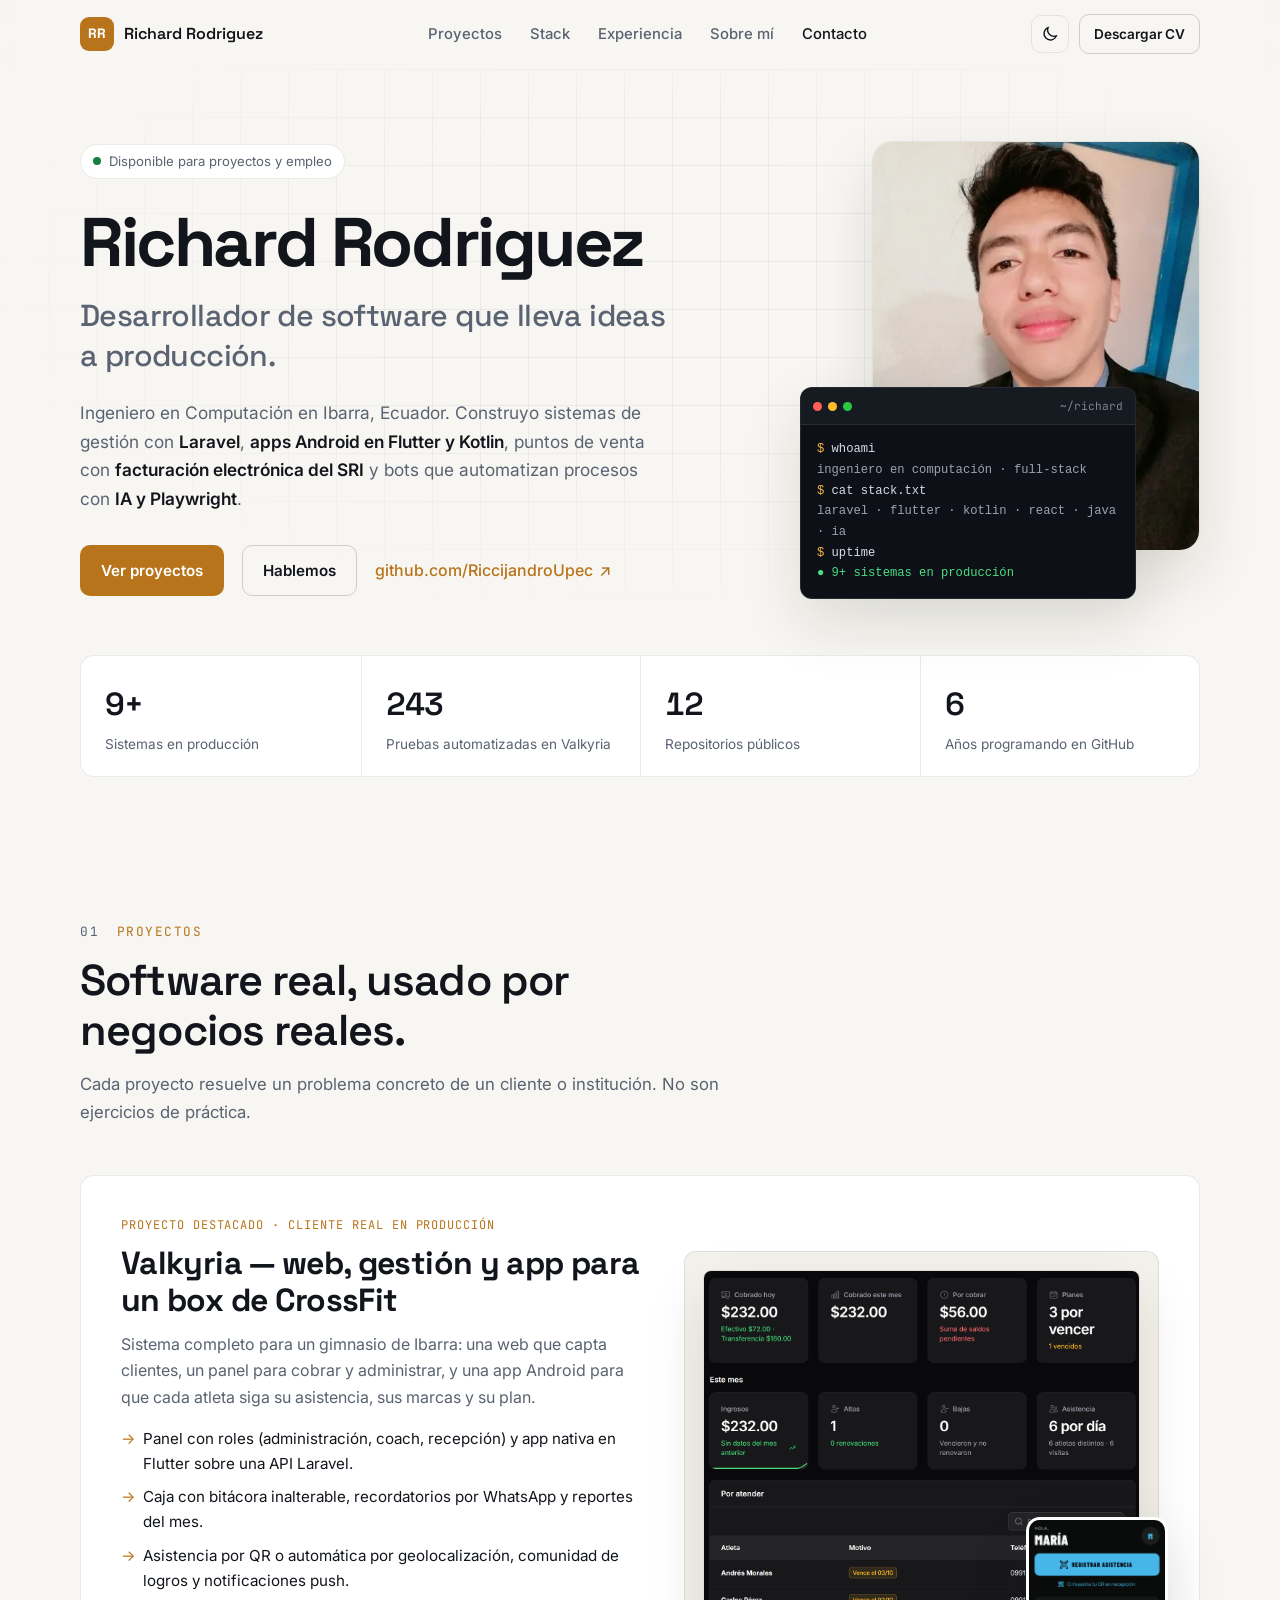
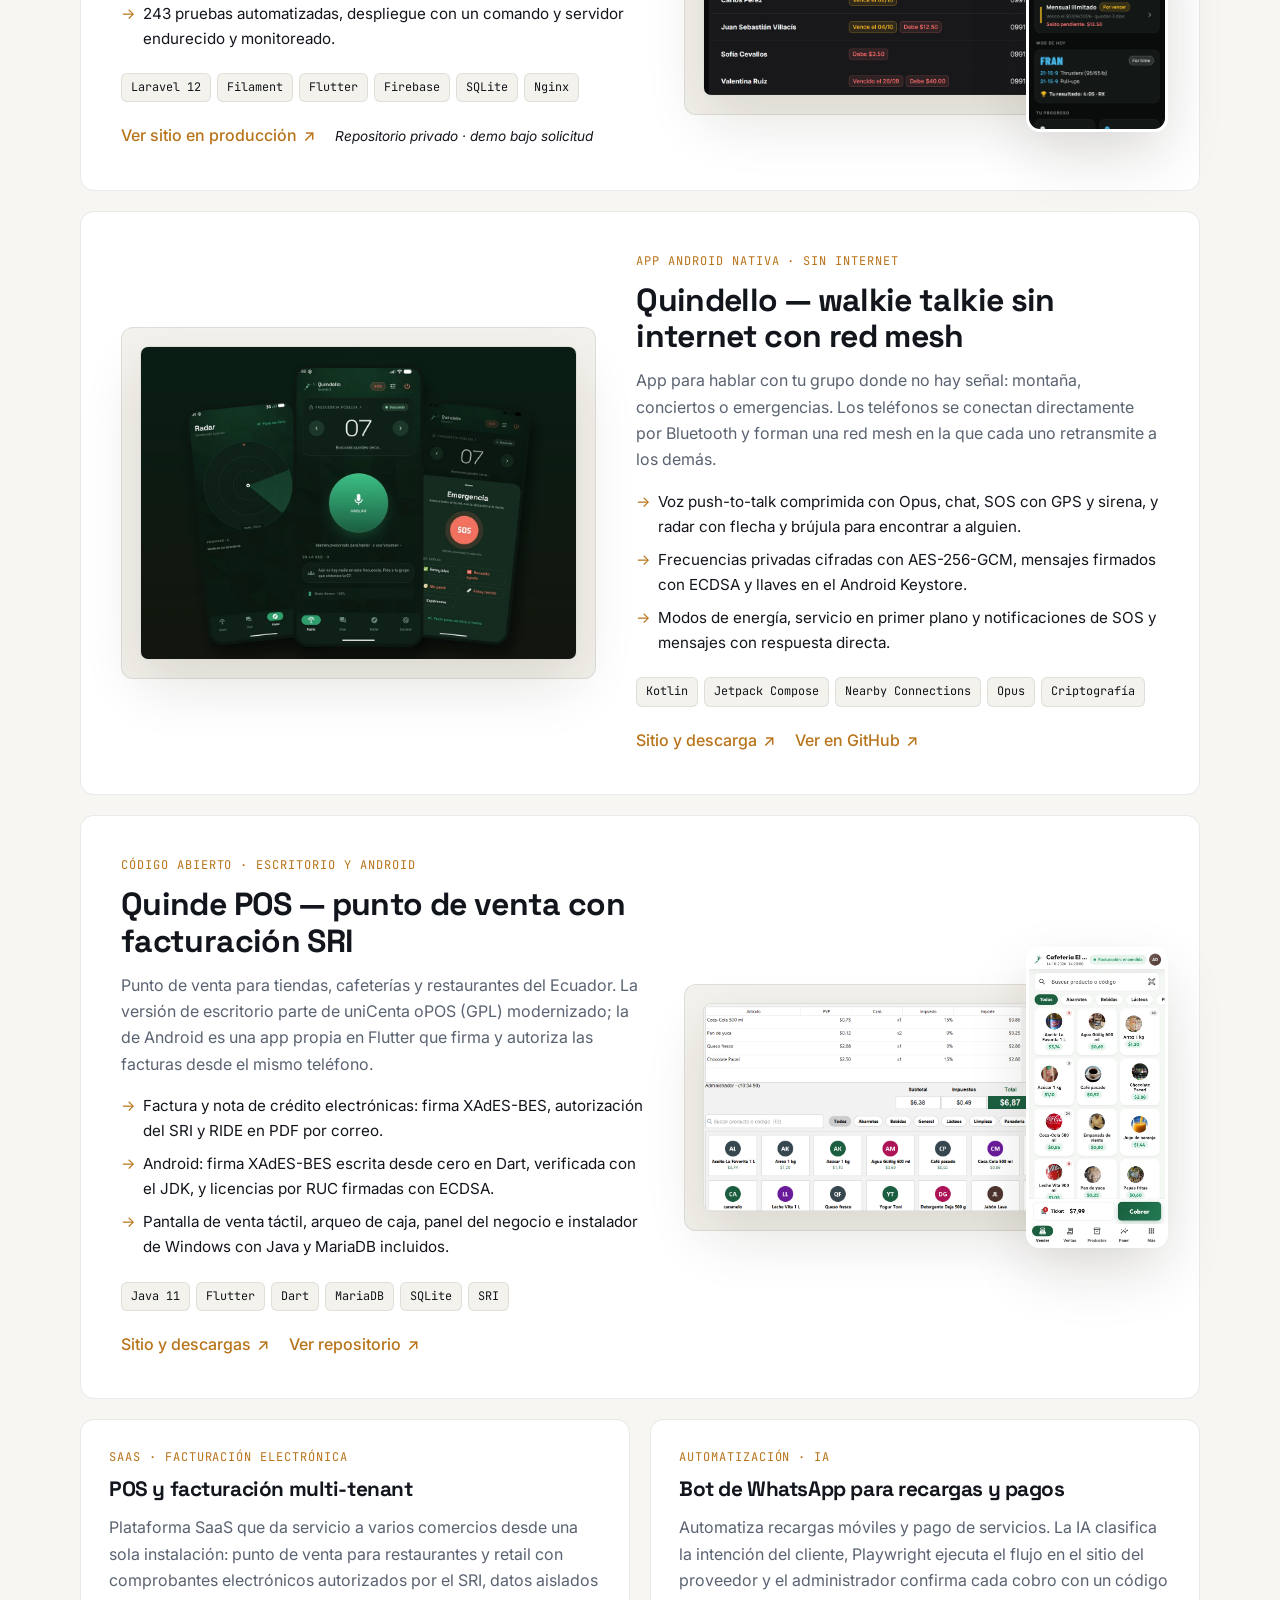
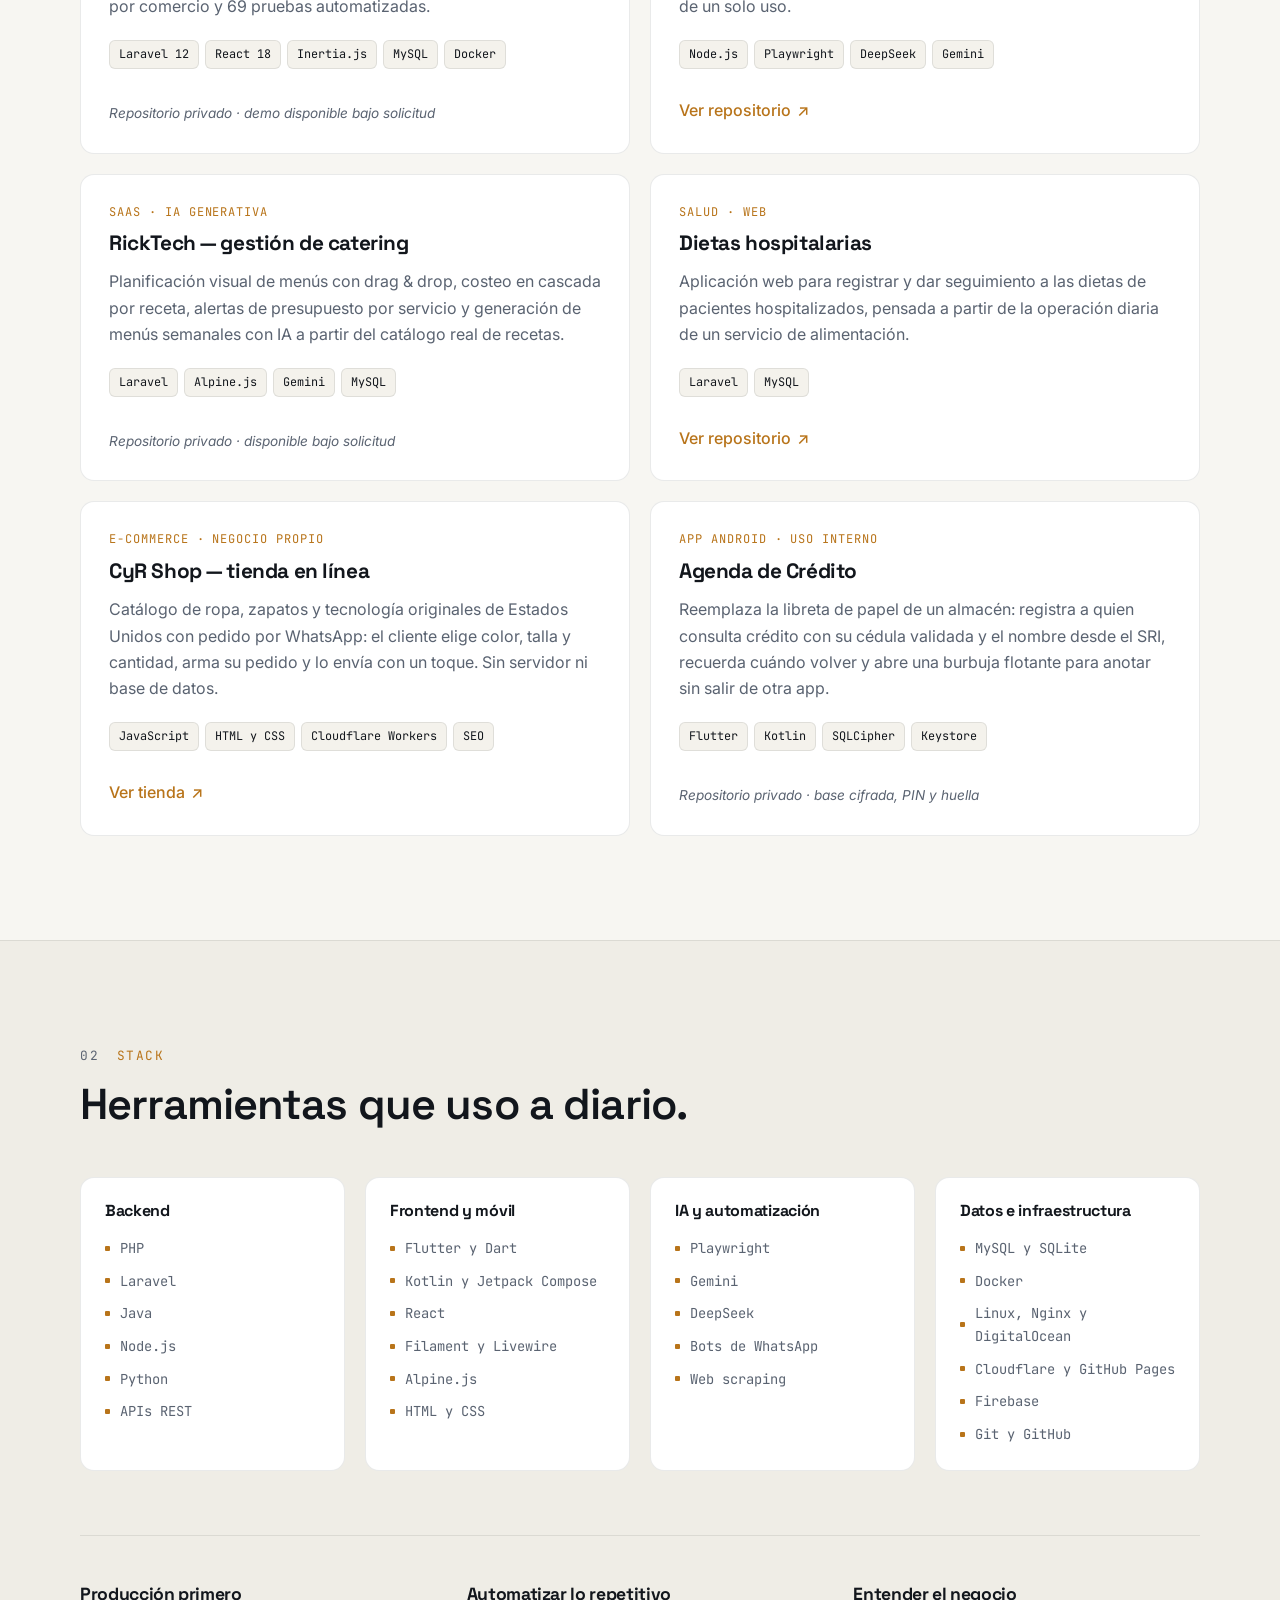
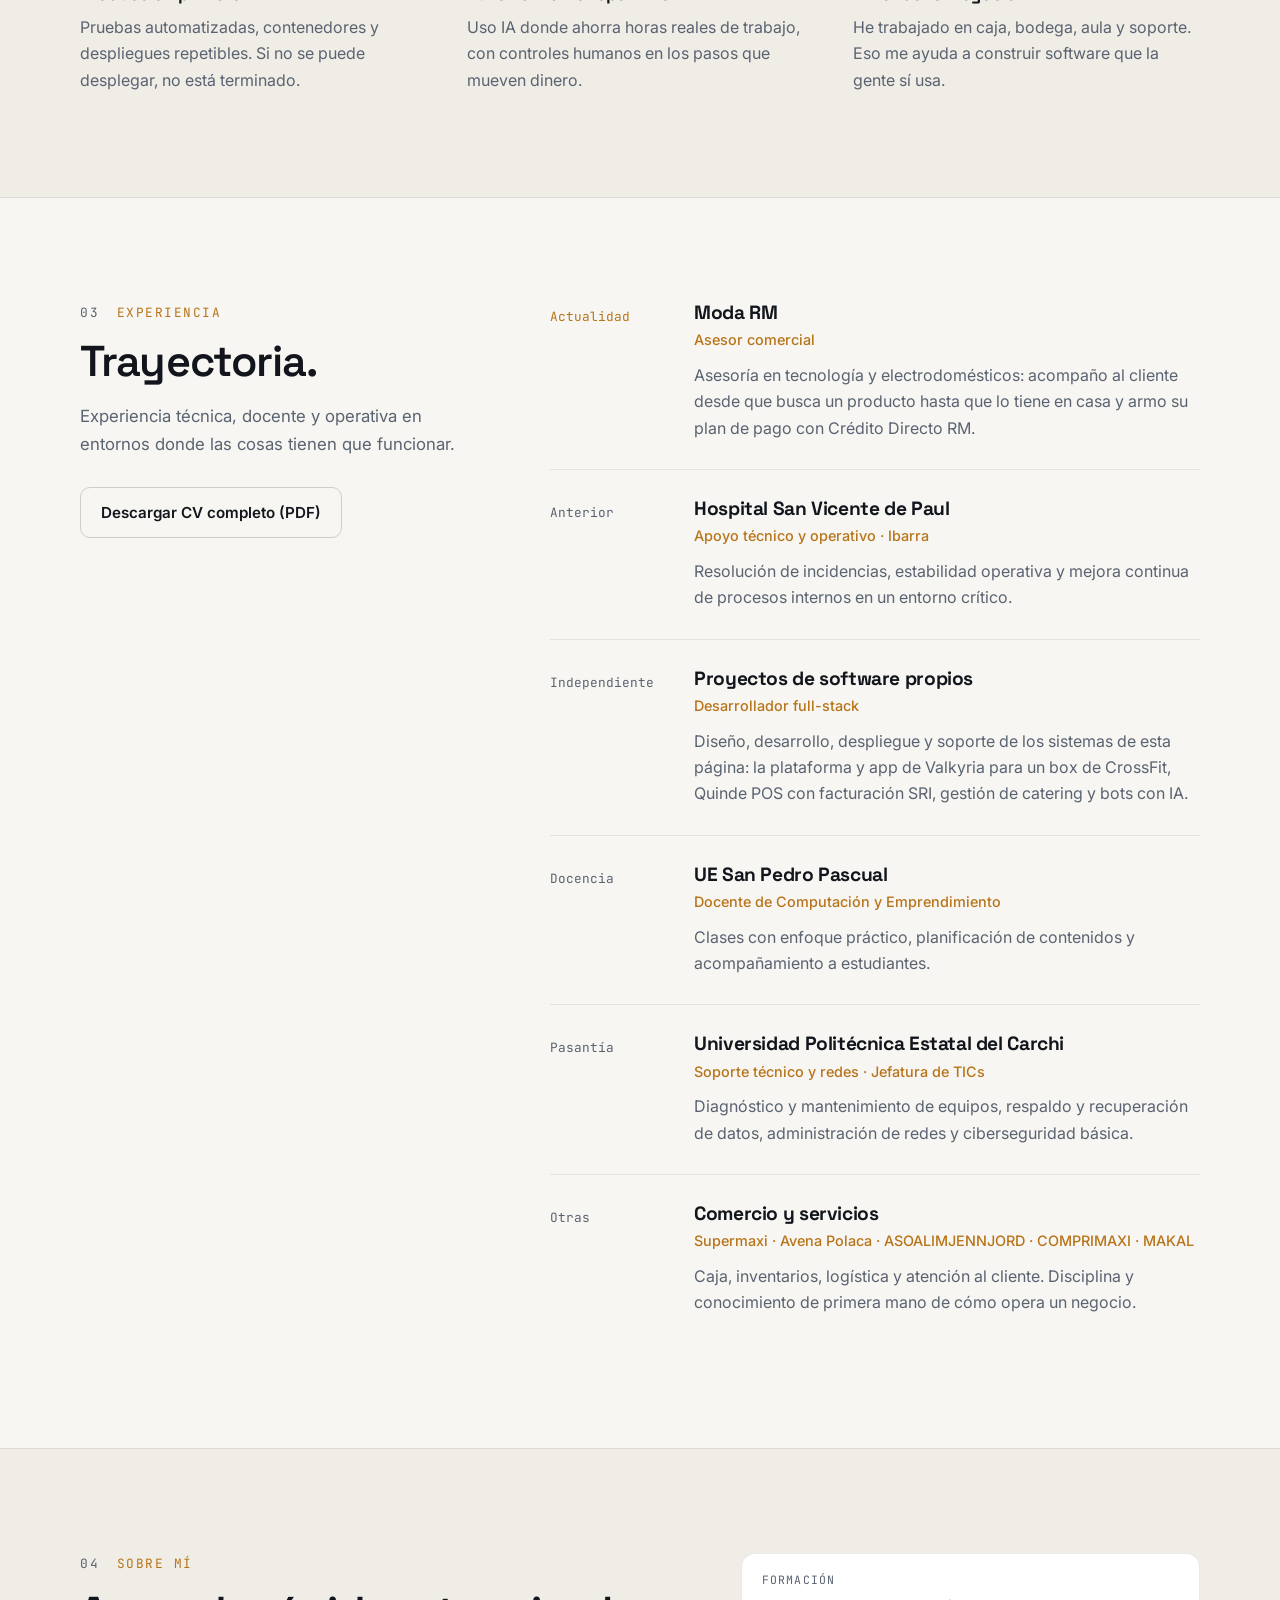
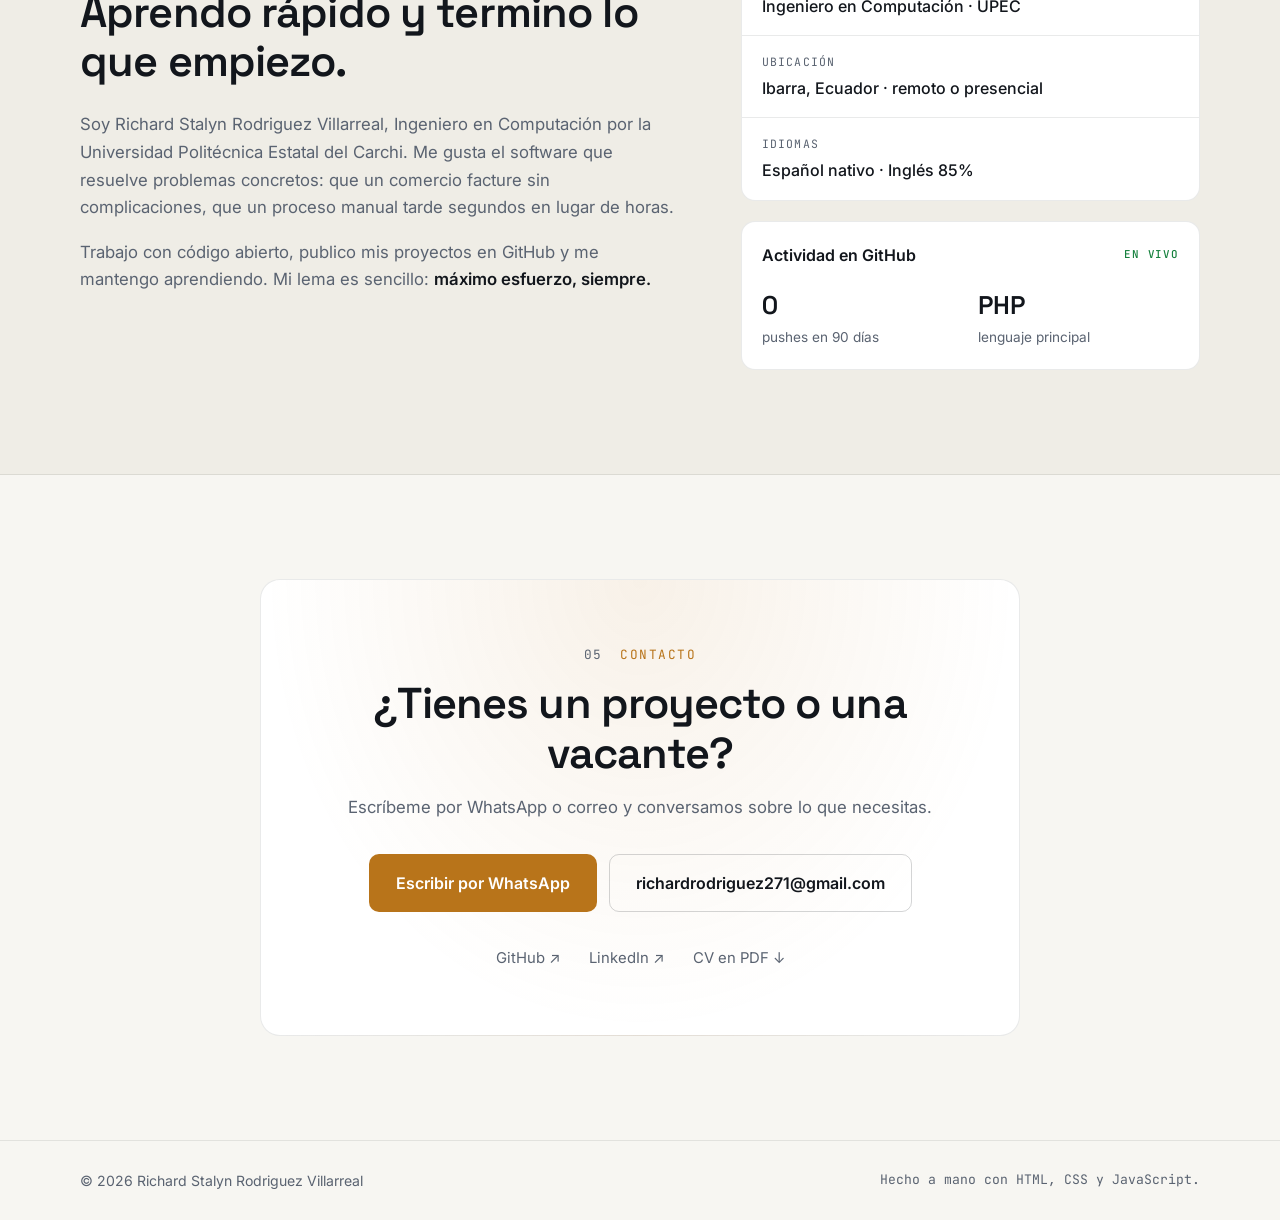
==== commit e198ce05: "Proyectos: Quindello destacado (Kotlin, red mesh, cifrado), Quinde POS con su app Android, CyR Shop " ====
--- a/index.html
+++ b/index.html
@@ -3,15 +3,15 @@
   <head>
     <meta charset="UTF-8" />
     <meta name="viewport" content="width=device-width, initial-scale=1.0" />
-    <title>Richard Rodriguez | Desarrollador de Software · Laravel, Node.js e IA</title>
+    <title>Richard Rodriguez | Desarrollador de Software · Laravel, Flutter y Kotlin</title>
 
     <meta
       name="description"
-      content="Richard Stalyn Rodriguez Villarreal, ingeniero en computación y desarrollador de software. Sistemas en producción con Laravel, React, Flutter y Node.js: gestión de negocios con app móvil, facturación electrónica SRI y automatización con IA."
+      content="Richard Stalyn Rodriguez Villarreal, ingeniero en computación y desarrollador de software en Ibarra. Sistemas en producción con Laravel, Flutter y Kotlin: apps Android, facturación electrónica SRI y automatización con IA."
     />
     <meta
       name="keywords"
-      content="Richard Stalyn Rodriguez Villarreal, desarrollador de software, ingeniero en computación, Laravel, React, Flutter, Java, Node.js, Playwright, automatización con IA, facturación electrónica SRI, Ecuador, Ibarra"
+      content="Richard Stalyn Rodriguez Villarreal, desarrollador de software, ingeniero en computación, Laravel, React, Flutter, Kotlin, Jetpack Compose, Android, Java, Node.js, Playwright, automatización con IA, facturación electrónica SRI, Ecuador, Ibarra"
     />
     <meta name="author" content="Richard Stalyn Rodriguez Villarreal" />
     <meta name="robots" content="index, follow" />
@@ -24,7 +24,7 @@
     <meta property="og:title" content="Richard Rodriguez | Desarrollador de Software" />
     <meta
       property="og:description"
-      content="Sistemas en producción con Laravel, React, Flutter y Node.js: apps móviles, punto de venta con facturación SRI y automatización con IA."
+      content="Sistemas en producción con Laravel, Flutter y Kotlin: apps Android, punto de venta con facturación SRI y automatización con IA."
     />
     <meta property="og:url" content="https://riccijandro.cyrshop.app/" />
     <meta property="og:image" content="https://riccijandro.cyrshop.app/og-image.png" />
@@ -38,7 +38,7 @@
     <meta name="twitter:title" content="Richard Rodriguez | Desarrollador de Software" />
     <meta
       name="twitter:description"
-      content="Sistemas en producción con Laravel, React, Node.js e IA."
+      content="Sistemas en producción con Laravel, Flutter, Kotlin e IA."
     />
     <meta name="twitter:image" content="https://riccijandro.cyrshop.app/og-image.png" />
 
@@ -82,6 +82,9 @@
           "Laravel",
           "React",
           "Flutter",
+          "Kotlin",
+          "Jetpack Compose",
+          "Android",
           "Java",
           "Node.js",
           "Playwright",
@@ -146,7 +149,7 @@
             </h1>
             <p class="lead">
               Ingeniero en Computación en Ibarra, Ecuador. Construyo sistemas de gestión con
-              <strong>Laravel</strong> y sus <strong>apps móviles en Flutter</strong>, puntos de venta con
+              <strong>Laravel</strong>, <strong>apps Android en Flutter y Kotlin</strong>, puntos de venta con
               <strong>facturación electrónica del SRI</strong> y bots que automatizan procesos con <strong>IA y Playwright</strong>.
             </p>
             <div class="hero-actions">
@@ -166,16 +169,16 @@
 
           <div class="hero-visual">
             <figure class="portrait">
-              <img src="img/avatar.png" alt="Retrato de Richard Stalyn Rodriguez Villarreal" width="404" height="543" loading="eager" />
+              <img src="img/avatar.webp" alt="Retrato de Richard Stalyn Rodriguez Villarreal" width="404" height="543" loading="eager" fetchpriority="high" />
             </figure>
             <div class="terminal" aria-label="Resumen en formato terminal">
               <div class="terminal-bar"><span></span><span></span><span></span><em>~/richard</em></div>
               <pre><code><span class="t-prompt">$</span> whoami
 <span class="t-out">ingeniero en computación · full-stack</span>
 <span class="t-prompt">$</span> cat stack.txt
-<span class="t-out">laravel · flutter · react · java · node · ia</span>
+<span class="t-out">laravel · flutter · kotlin · react · java · ia</span>
 <span class="t-prompt">$</span> uptime
-<span class="t-ok">● 6+ sistemas en producción</span></code></pre>
+<span class="t-ok">● 9+ sistemas en producción</span></code></pre>
             </div>
           </div>
         </div>
@@ -184,7 +187,7 @@
           <dl class="stats">
             <div>
               <dt>Sistemas en producción</dt>
-              <dd>6+</dd>
+              <dd>9+</dd>
             </div>
             <div>
               <dt>Pruebas automatizadas en Valkyria</dt>
@@ -243,28 +246,55 @@
 
           <article class="project project-featured project-featured-reverse reveal">
             <div class="project-body">
-              <p class="project-kicker">Código abierto · Punto de venta de escritorio</p>
-              <h3>Quinde POS — punto de venta libre con facturación SRI</h3>
-              <p>
-                Punto de venta para tiendas, cafeterías y restaurantes del Ecuador. Partí de uniCenta oPOS (GPL) y lo
-                modernicé con facturación electrónica integrada, una interfaz nueva y un instalador listo para usar.
+              <p class="project-kicker">App Android nativa · Sin internet</p>
+              <h3>Quindello — walkie talkie sin internet con red mesh</h3>
+              <p>
+                App para hablar con tu grupo donde no hay señal: montaña, conciertos o emergencias. Los teléfonos se
+                conectan directamente por Bluetooth y forman una red mesh en la que cada uno retransmite a los demás.
+              </p>
+              <ul class="project-points">
+                <li>Voz push-to-talk comprimida con Opus, chat, SOS con GPS y sirena, y radar con flecha y brújula para encontrar a alguien.</li>
+                <li>Frecuencias privadas cifradas con AES-256-GCM, mensajes firmados con ECDSA y llaves en el Android Keystore.</li>
+                <li>Modos de energía, servicio en primer plano y notificaciones de SOS y mensajes con respuesta directa.</li>
+              </ul>
+              <ul class="tags" aria-label="Tecnologías">
+                <li>Kotlin</li><li>Jetpack Compose</li><li>Nearby Connections</li><li>Opus</li><li>Criptografía</li>
+              </ul>
+              <div class="project-links">
+                <a class="text-link" href="https://quindello.cyrshop.app/" target="_blank" rel="noopener">Sitio y descarga <span aria-hidden="true">↗</span></a>
+                <a class="text-link" href="https://github.com/RiccijandroUpec/Quindello" target="_blank" rel="noopener">Ver en GitHub <span aria-hidden="true">↗</span></a>
+              </div>
+            </div>
+            <div class="project-visual project-shots">
+              <img class="shot-desktop" src="img/quindello-pantallas.webp" alt="Tres pantallas de Quindello: radar del grupo, radio con el botón Hablar y emergencia con el botón SOS" width="1200" height="860" loading="lazy" />
+            </div>
+          </article>
+
+          <article class="project project-featured reveal">
+            <div class="project-body">
+              <p class="project-kicker">Código abierto · Escritorio y Android</p>
+              <h3>Quinde POS — punto de venta con facturación SRI</h3>
+              <p>
+                Punto de venta para tiendas, cafeterías y restaurantes del Ecuador. La versión de escritorio parte de
+                uniCenta oPOS (GPL) modernizado; la de Android es una app propia en Flutter que firma y autoriza las
+                facturas desde el mismo teléfono.
               </p>
               <ul class="project-points">
                 <li>Factura y nota de crédito electrónicas: firma XAdES-BES, autorización del SRI y RIDE en PDF por correo.</li>
-                <li>Pantalla de venta táctil, promociones, arqueo de caja ciego y panel del negocio.</li>
-                <li>Instalador de Windows con Java y MariaDB incluidos y asistente de configuración inicial.</li>
-              </ul>
-              <ul class="tags" aria-label="Tecnologías">
-                <li>Java 11</li><li>Swing + FlatLaf</li><li>MariaDB</li><li>SRI</li><li>Inno Setup</li>
+                <li>Android: firma XAdES-BES escrita desde cero en Dart, verificada con el JDK, y licencias por RUC firmadas con ECDSA.</li>
+                <li>Pantalla de venta táctil, arqueo de caja, panel del negocio e instalador de Windows con Java y MariaDB incluidos.</li>
+              </ul>
+              <ul class="tags" aria-label="Tecnologías">
+                <li>Java 11</li><li>Flutter</li><li>Dart</li><li>MariaDB</li><li>SQLite</li><li>SRI</li>
               </ul>
               <div class="project-links">
-                <a class="text-link" href="https://quindepos.cyrshop.app/" target="_blank" rel="noopener">Sitio y descarga <span aria-hidden="true">↗</span></a>
+                <a class="text-link" href="https://quindepos.cyrshop.app/" target="_blank" rel="noopener">Sitio y descargas <span aria-hidden="true">↗</span></a>
                 <a class="text-link" href="https://github.com/RiccijandroUpec/QuindePOS" target="_blank" rel="noopener">Ver repositorio <span aria-hidden="true">↗</span></a>
               </div>
             </div>
             <div class="project-visual project-shots">
-              <img class="shot-desktop" src="img/quinde-venta.webp" alt="Pantalla de venta de Quinde POS con artículos, totales y botón Cobrar" width="1326" height="630" loading="lazy" />
-              <img class="shot-phone shot-ticket" src="img/quinde-ticket.webp" alt="Ticket impreso con la factura electrónica y la clave de acceso del SRI" width="328" height="745" loading="lazy" />
+              <img class="shot-desktop" src="img/quinde-venta.webp" alt="Pantalla de venta de Quinde POS para Windows con artículos, totales y botón Cobrar" width="1326" height="630" loading="lazy" />
+              <img class="shot-phone" src="img/quinde-android.webp" alt="Quinde POS para Android: productos con foto y botón Cobrar" width="540" height="1169" loading="lazy" />
             </div>
           </article>
 
@@ -320,6 +350,32 @@
                 <li>Laravel</li><li>MySQL</li>
               </ul>
               <a class="text-link" href="https://github.com/RiccijandroUpec/dietas-hospital" target="_blank" rel="noopener">Ver repositorio <span aria-hidden="true">↗</span></a>
+            </article>
+
+            <article class="project reveal">
+              <p class="project-kicker">E-commerce · Negocio propio</p>
+              <h3>CyR Shop — tienda en línea</h3>
+              <p>
+                Catálogo de ropa, zapatos y tecnología originales de Estados Unidos con pedido por WhatsApp: el cliente
+                elige color, talla y cantidad, arma su pedido y lo envía con un toque. Sin servidor ni base de datos.
+              </p>
+              <ul class="tags" aria-label="Tecnologías">
+                <li>JavaScript</li><li>HTML y CSS</li><li>Cloudflare Workers</li><li>SEO</li>
+              </ul>
+              <a class="text-link" href="https://cyrshop.app/" target="_blank" rel="noopener">Ver tienda <span aria-hidden="true">↗</span></a>
+            </article>
+
+            <article class="project reveal delay-1">
+              <p class="project-kicker">App Android · Uso interno</p>
+              <h3>Agenda de Crédito</h3>
+              <p>
+                Reemplaza la libreta de papel de un almacén: registra a quien consulta crédito con su cédula validada y el
+                nombre desde el SRI, recuerda cuándo volver y abre una burbuja flotante para anotar sin salir de otra app.
+              </p>
+              <ul class="tags" aria-label="Tecnologías">
+                <li>Flutter</li><li>Kotlin</li><li>SQLCipher</li><li>Keystore</li>
+              </ul>
+              <p class="project-private">Repositorio privado · base cifrada, PIN y huella</p>
             </article>
           </div>
         </div>
@@ -340,7 +396,7 @@
             </div>
             <div class="stack-col reveal delay-1">
               <h3>Frontend y móvil</h3>
-              <ul><li>Flutter y Dart</li><li>React</li><li>Filament y Livewire</li><li>Alpine.js</li><li>HTML y CSS</li></ul>
+              <ul><li>Flutter y Dart</li><li>Kotlin y Jetpack Compose</li><li>React</li><li>Filament y Livewire</li><li>Alpine.js</li><li>HTML y CSS</li></ul>
             </div>
             <div class="stack-col reveal delay-2">
               <h3>IA y automatización</h3>
@@ -348,7 +404,7 @@
             </div>
             <div class="stack-col reveal delay-3">
               <h3>Datos e infraestructura</h3>
-              <ul><li>MySQL y SQLite</li><li>Docker</li><li>Linux, Nginx y DigitalOcean</li><li>Firebase</li><li>Git y GitHub</li></ul>
+              <ul><li>MySQL y SQLite</li><li>Docker</li><li>Linux, Nginx y DigitalOcean</li><li>Cloudflare y GitHub Pages</li><li>Firebase</li><li>Git y GitHub</li></ul>
             </div>
           </div>
 
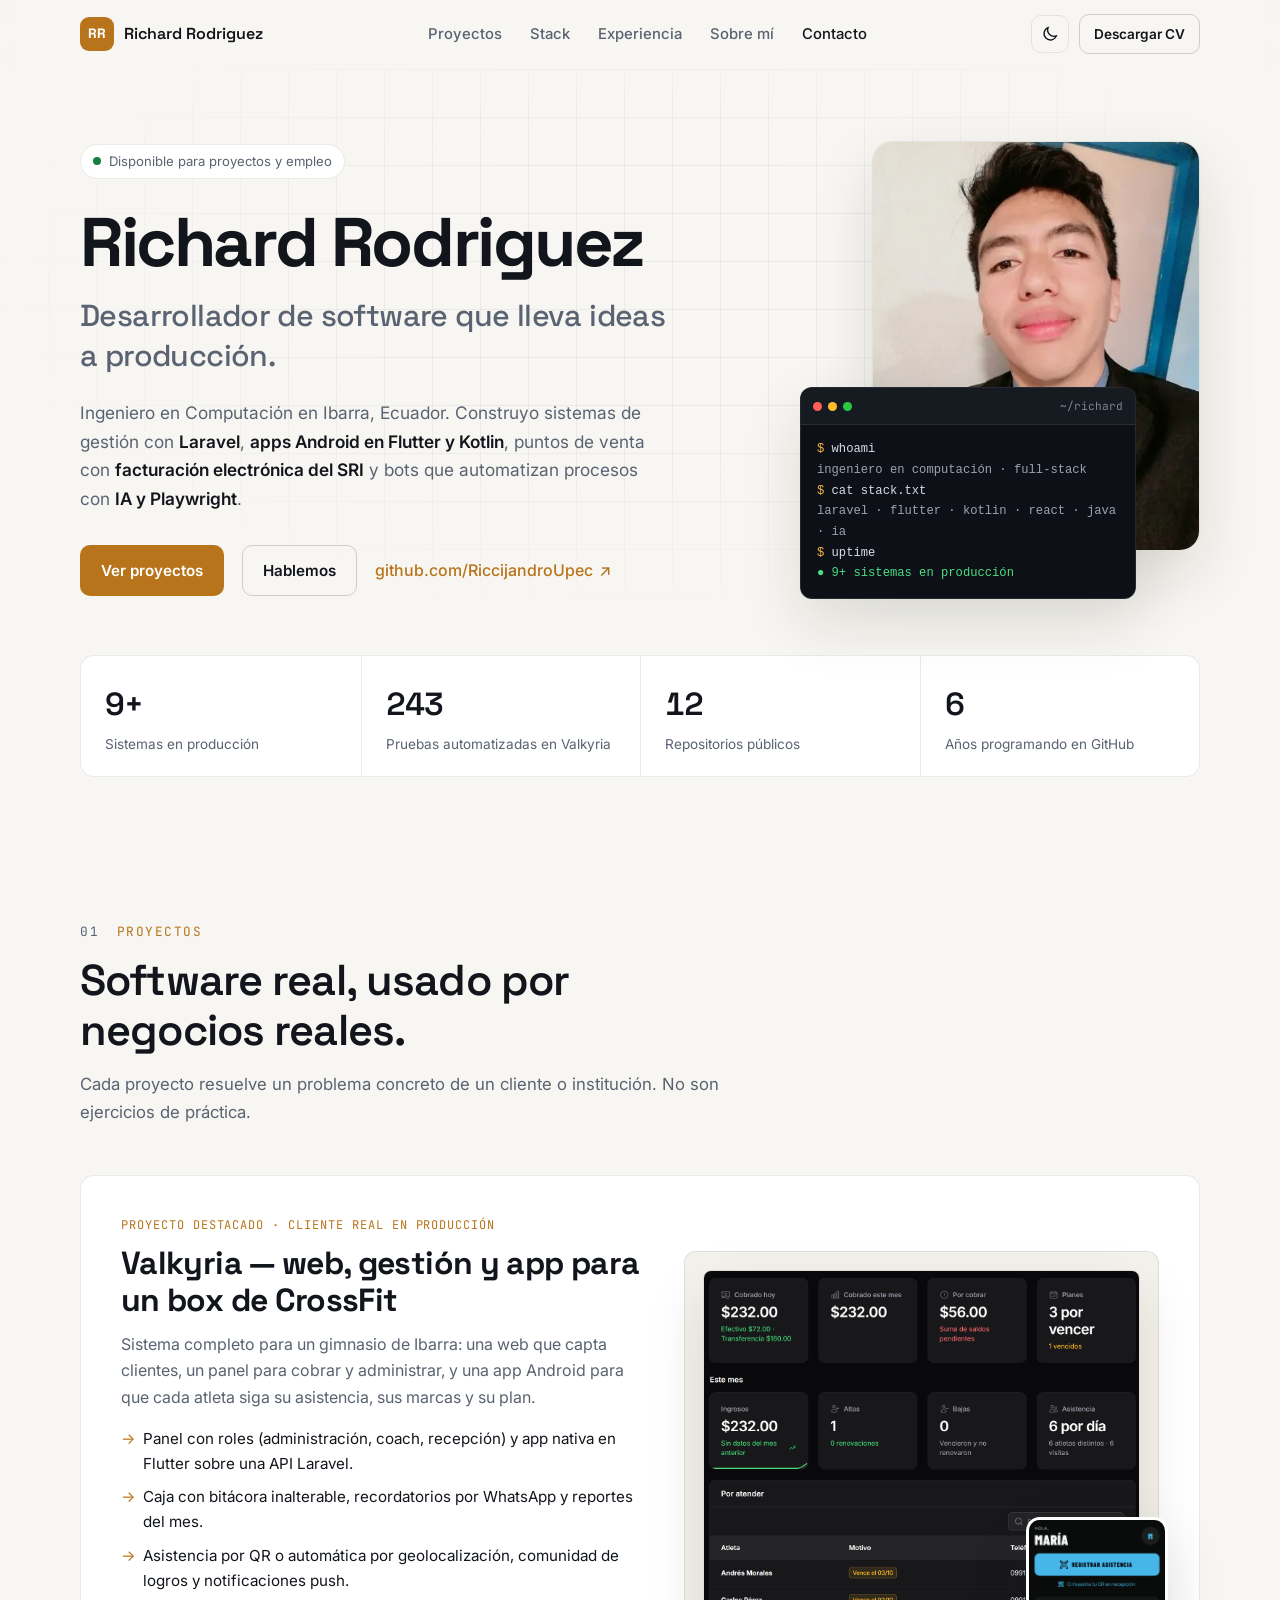
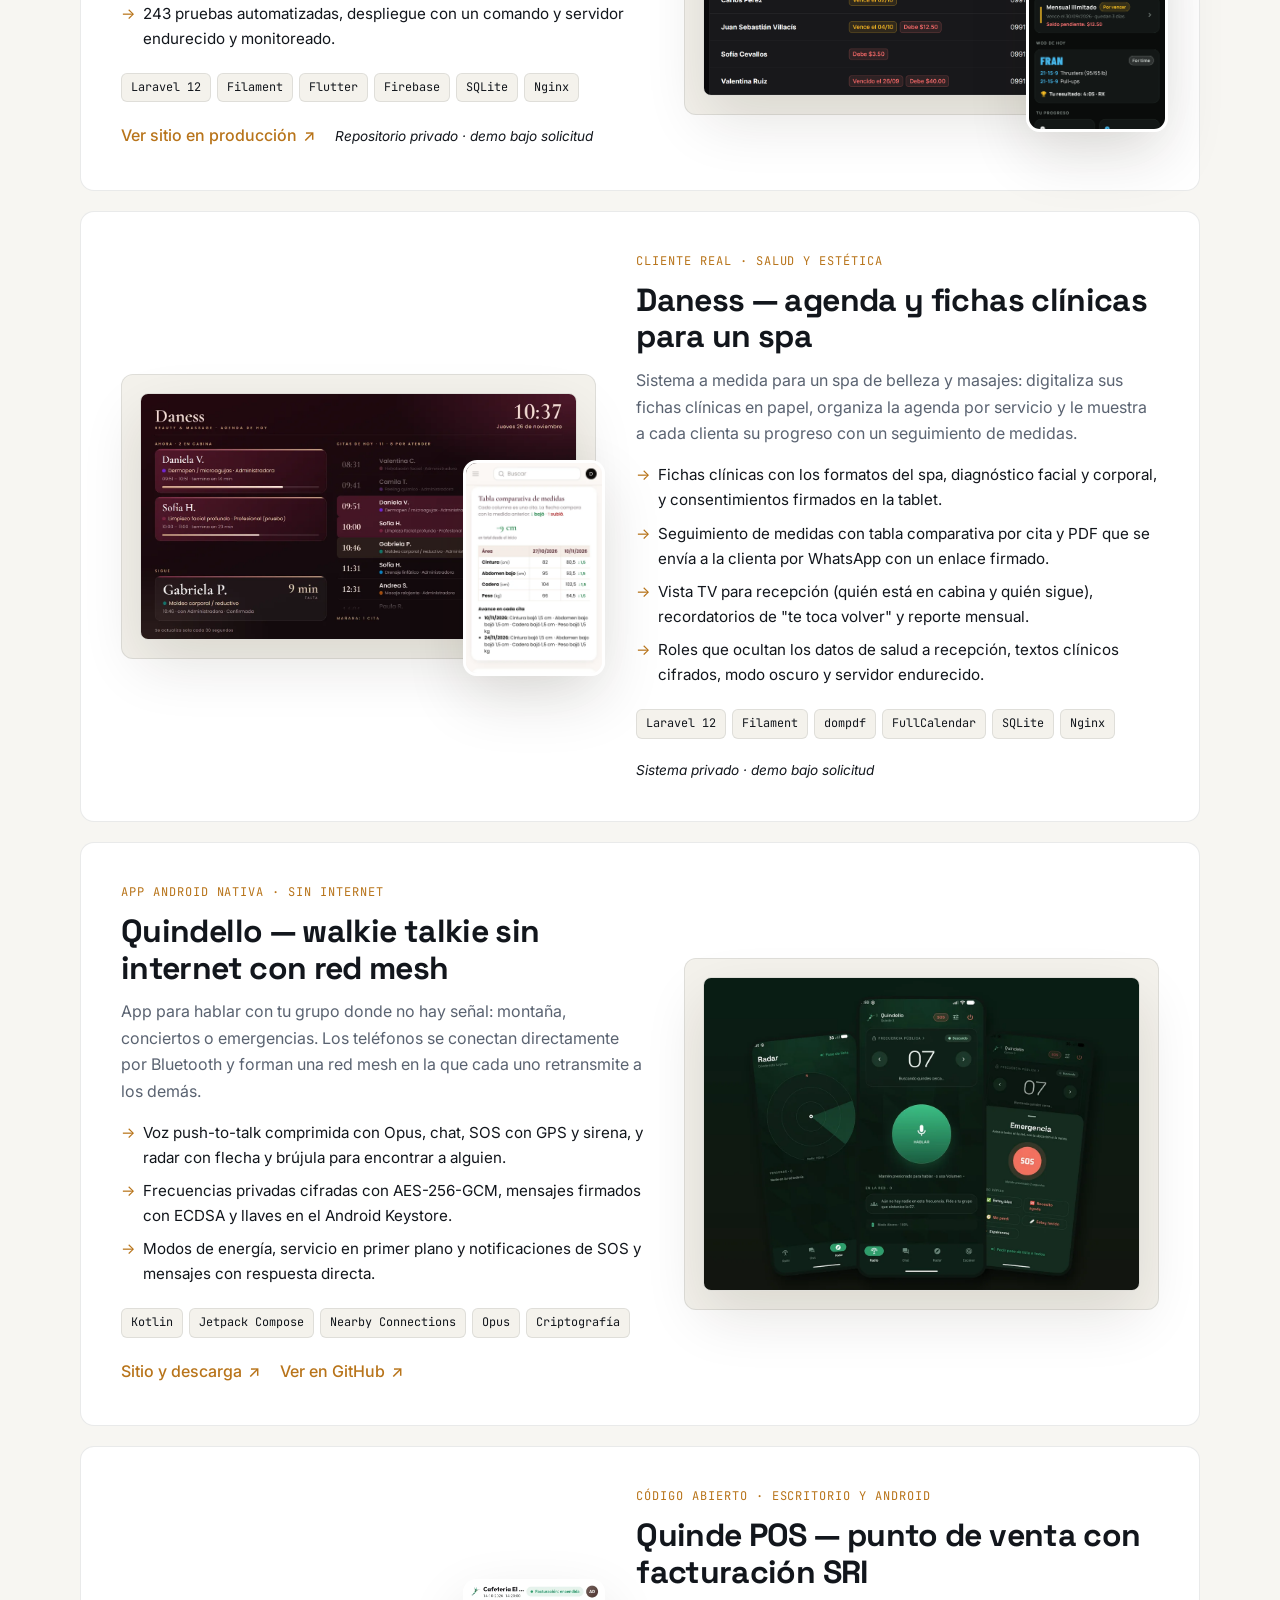
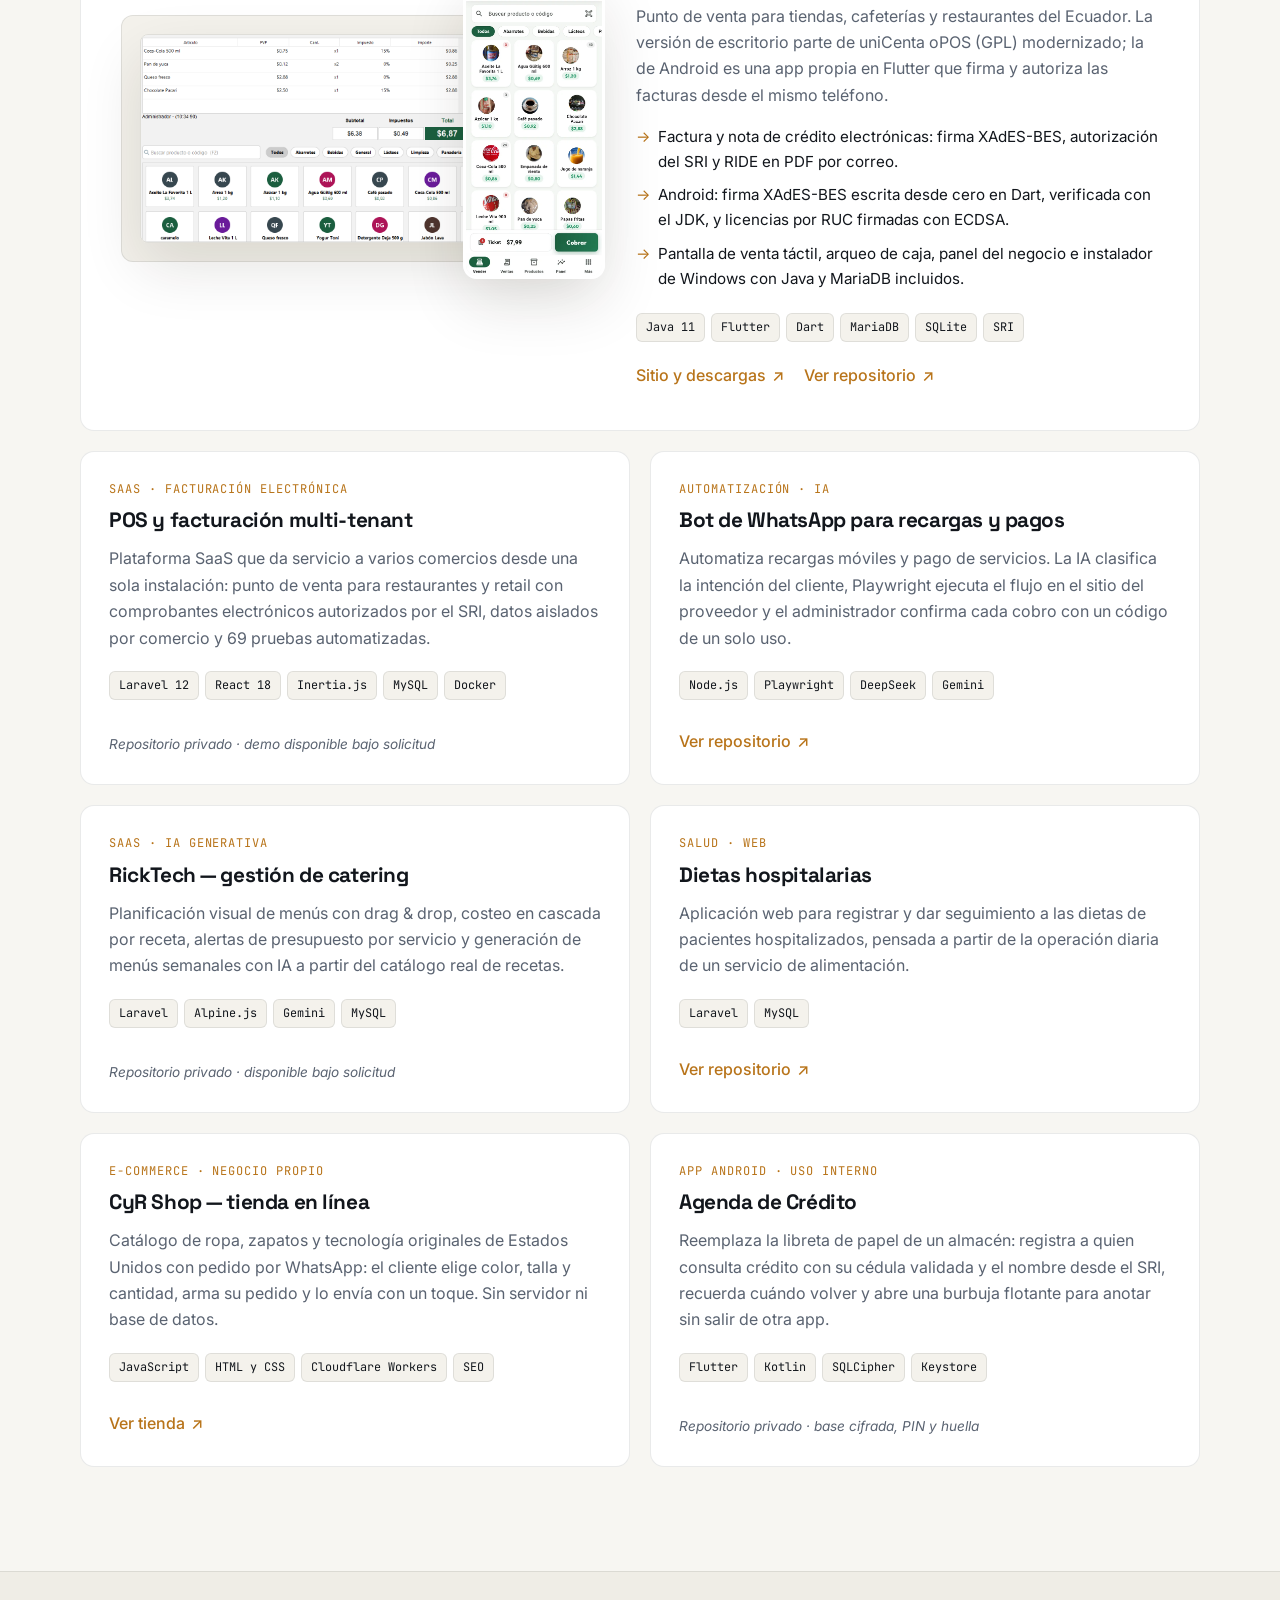
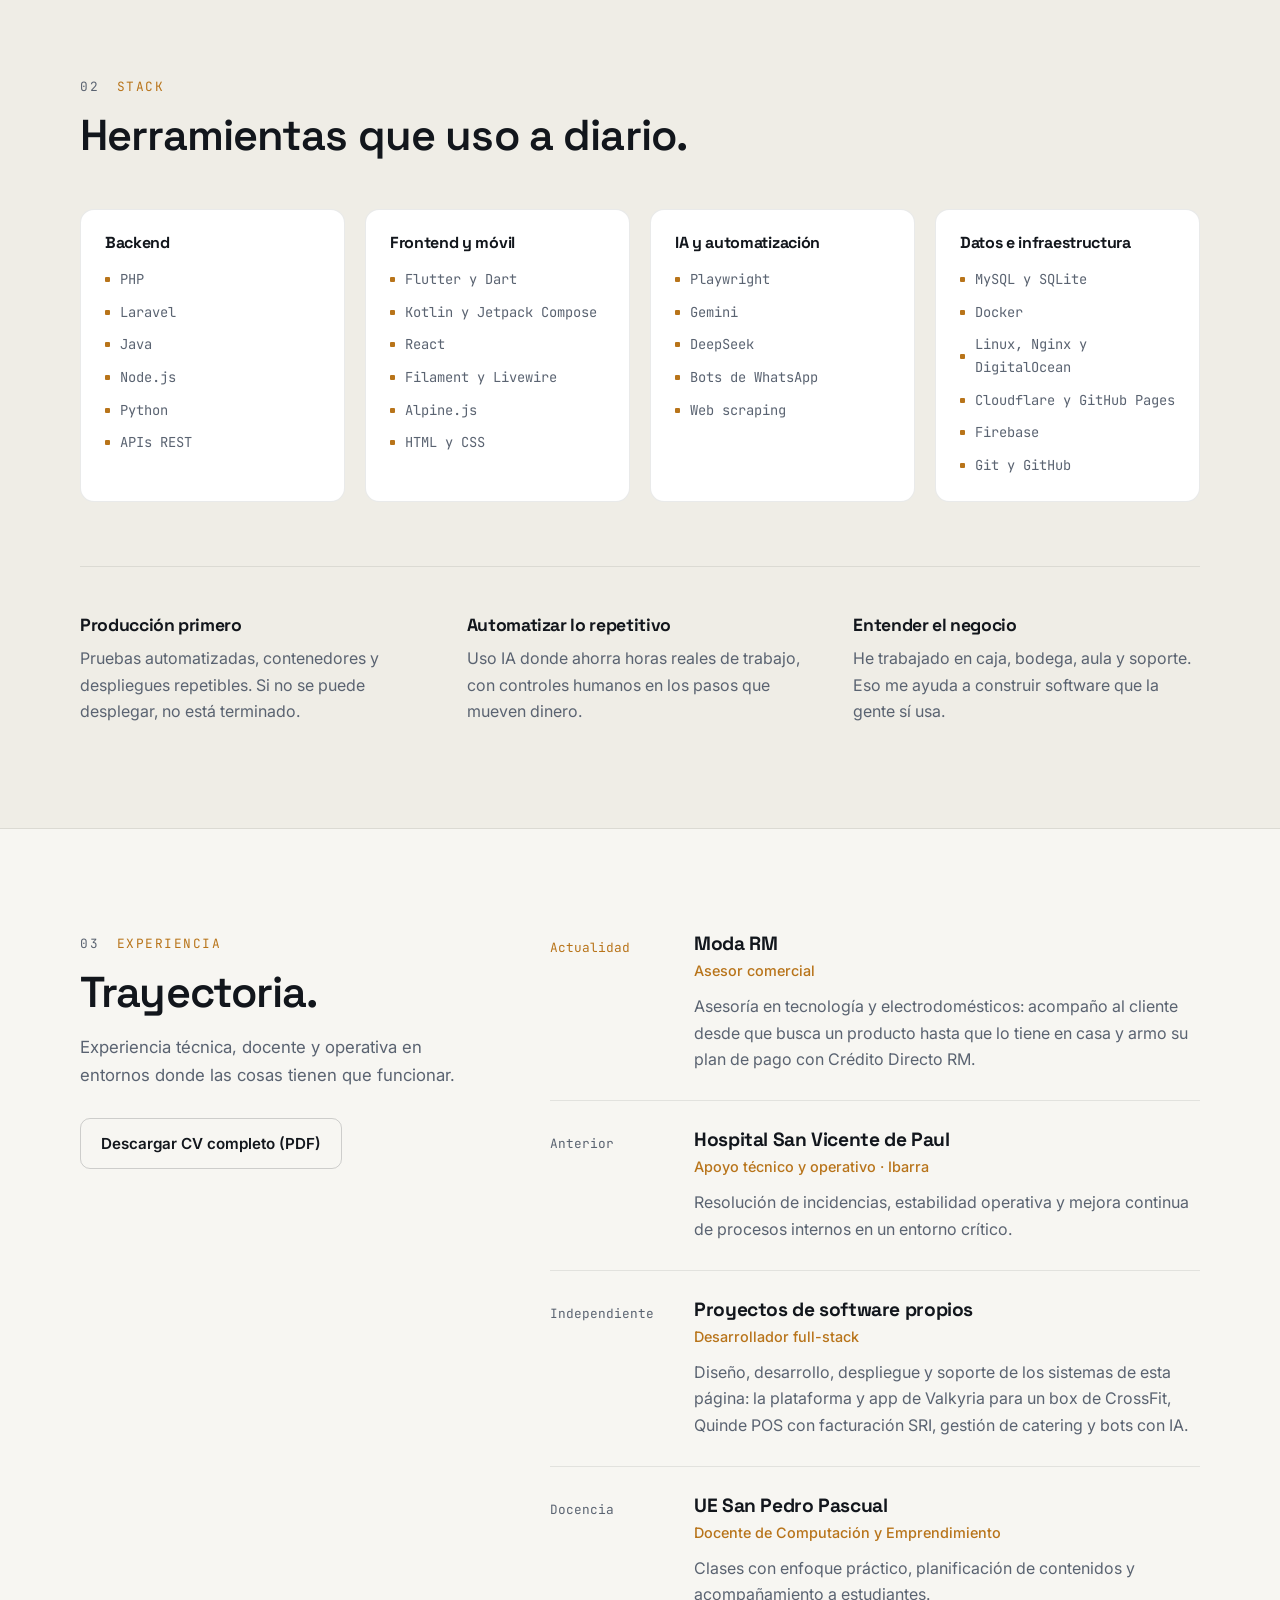
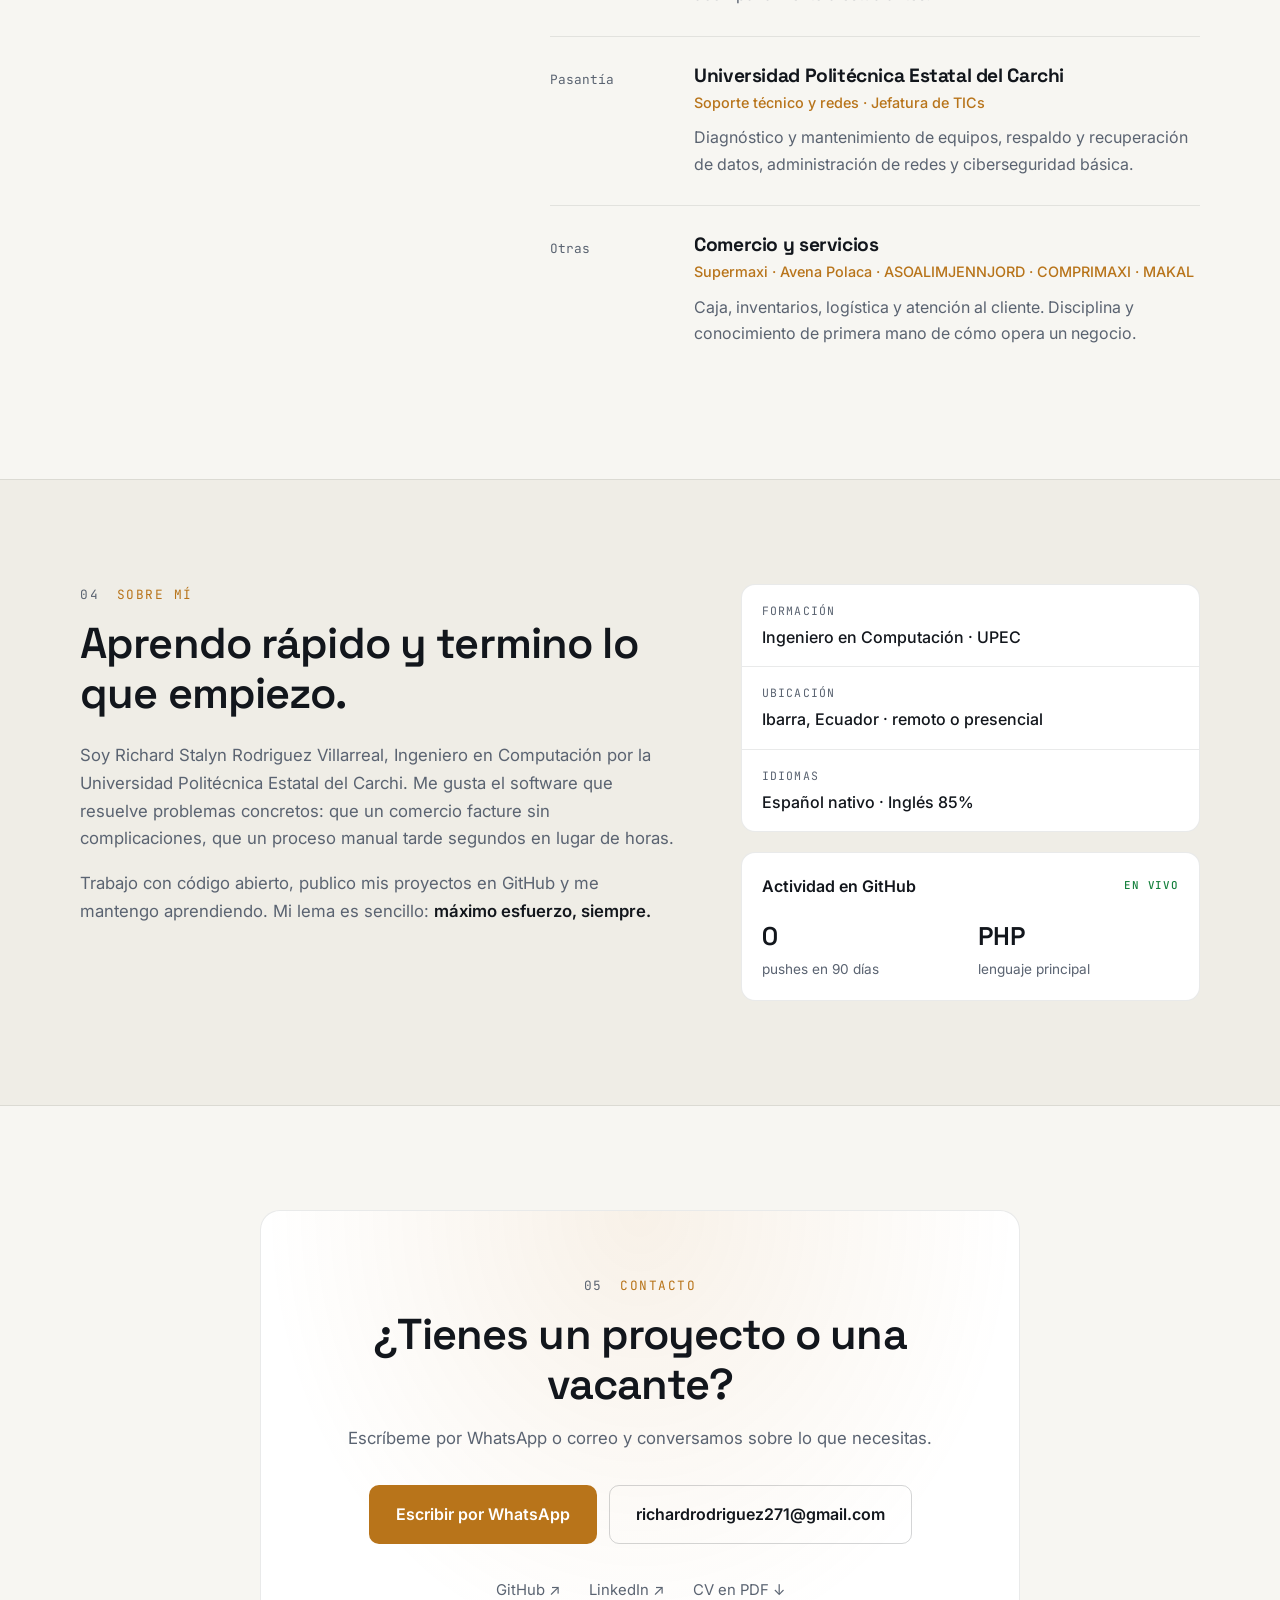
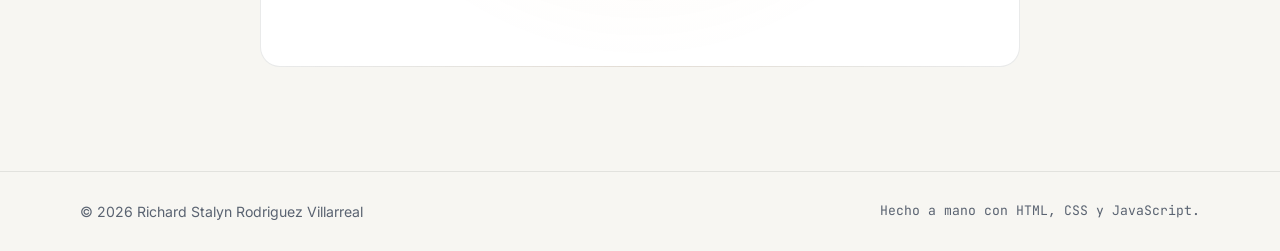
==== commit b49dfd7c: "Proyectos: Daness (agenda, fichas clínicas, seguimiento de medidas y vista TV para un spa) como dest" ====
--- a/index.html
+++ b/index.html
@@ -246,6 +246,33 @@
 
           <article class="project project-featured project-featured-reverse reveal">
             <div class="project-body">
+              <p class="project-kicker">Cliente real · Salud y estética</p>
+              <h3>Daness — agenda y fichas clínicas para un spa</h3>
+              <p>
+                Sistema a medida para un spa de belleza y masajes: digitaliza sus fichas clínicas en papel, organiza la
+                agenda por servicio y le muestra a cada clienta su progreso con un seguimiento de medidas.
+              </p>
+              <ul class="project-points">
+                <li>Fichas clínicas con los formatos del spa, diagnóstico facial y corporal, y consentimientos firmados en la tablet.</li>
+                <li>Seguimiento de medidas con tabla comparativa por cita y PDF que se envía a la clienta por WhatsApp con un enlace firmado.</li>
+                <li>Vista TV para recepción (quién está en cabina y quién sigue), recordatorios de "te toca volver" y reporte mensual.</li>
+                <li>Roles que ocultan los datos de salud a recepción, textos clínicos cifrados, modo oscuro y servidor endurecido.</li>
+              </ul>
+              <ul class="tags" aria-label="Tecnologías">
+                <li>Laravel 12</li><li>Filament</li><li>dompdf</li><li>FullCalendar</li><li>SQLite</li><li>Nginx</li>
+              </ul>
+              <div class="project-links">
+                <span class="project-private">Sistema privado · demo bajo solicitud</span>
+              </div>
+            </div>
+            <div class="project-visual project-shots">
+              <img class="shot-desktop" src="img/daness-tv.webp" alt="Vista TV de Daness: reloj, clientas en cabina con su avance, la próxima cita con cuenta regresiva y la agenda del día" width="1200" height="675" loading="lazy" />
+              <img class="shot-phone" src="img/daness-medidas.webp" alt="Tabla comparativa de medidas de una clienta en el celular: centímetros perdidos y avance en cada cita" width="600" height="924" loading="lazy" />
+            </div>
+          </article>
+
+          <article class="project project-featured reveal">
+            <div class="project-body">
               <p class="project-kicker">App Android nativa · Sin internet</p>
               <h3>Quindello — walkie talkie sin internet con red mesh</h3>
               <p>
@@ -270,7 +297,7 @@
             </div>
           </article>
 
-          <article class="project project-featured reveal">
+          <article class="project project-featured project-featured-reverse reveal">
             <div class="project-body">
               <p class="project-kicker">Código abierto · Escritorio y Android</p>
               <h3>Quinde POS — punto de venta con facturación SRI</h3>
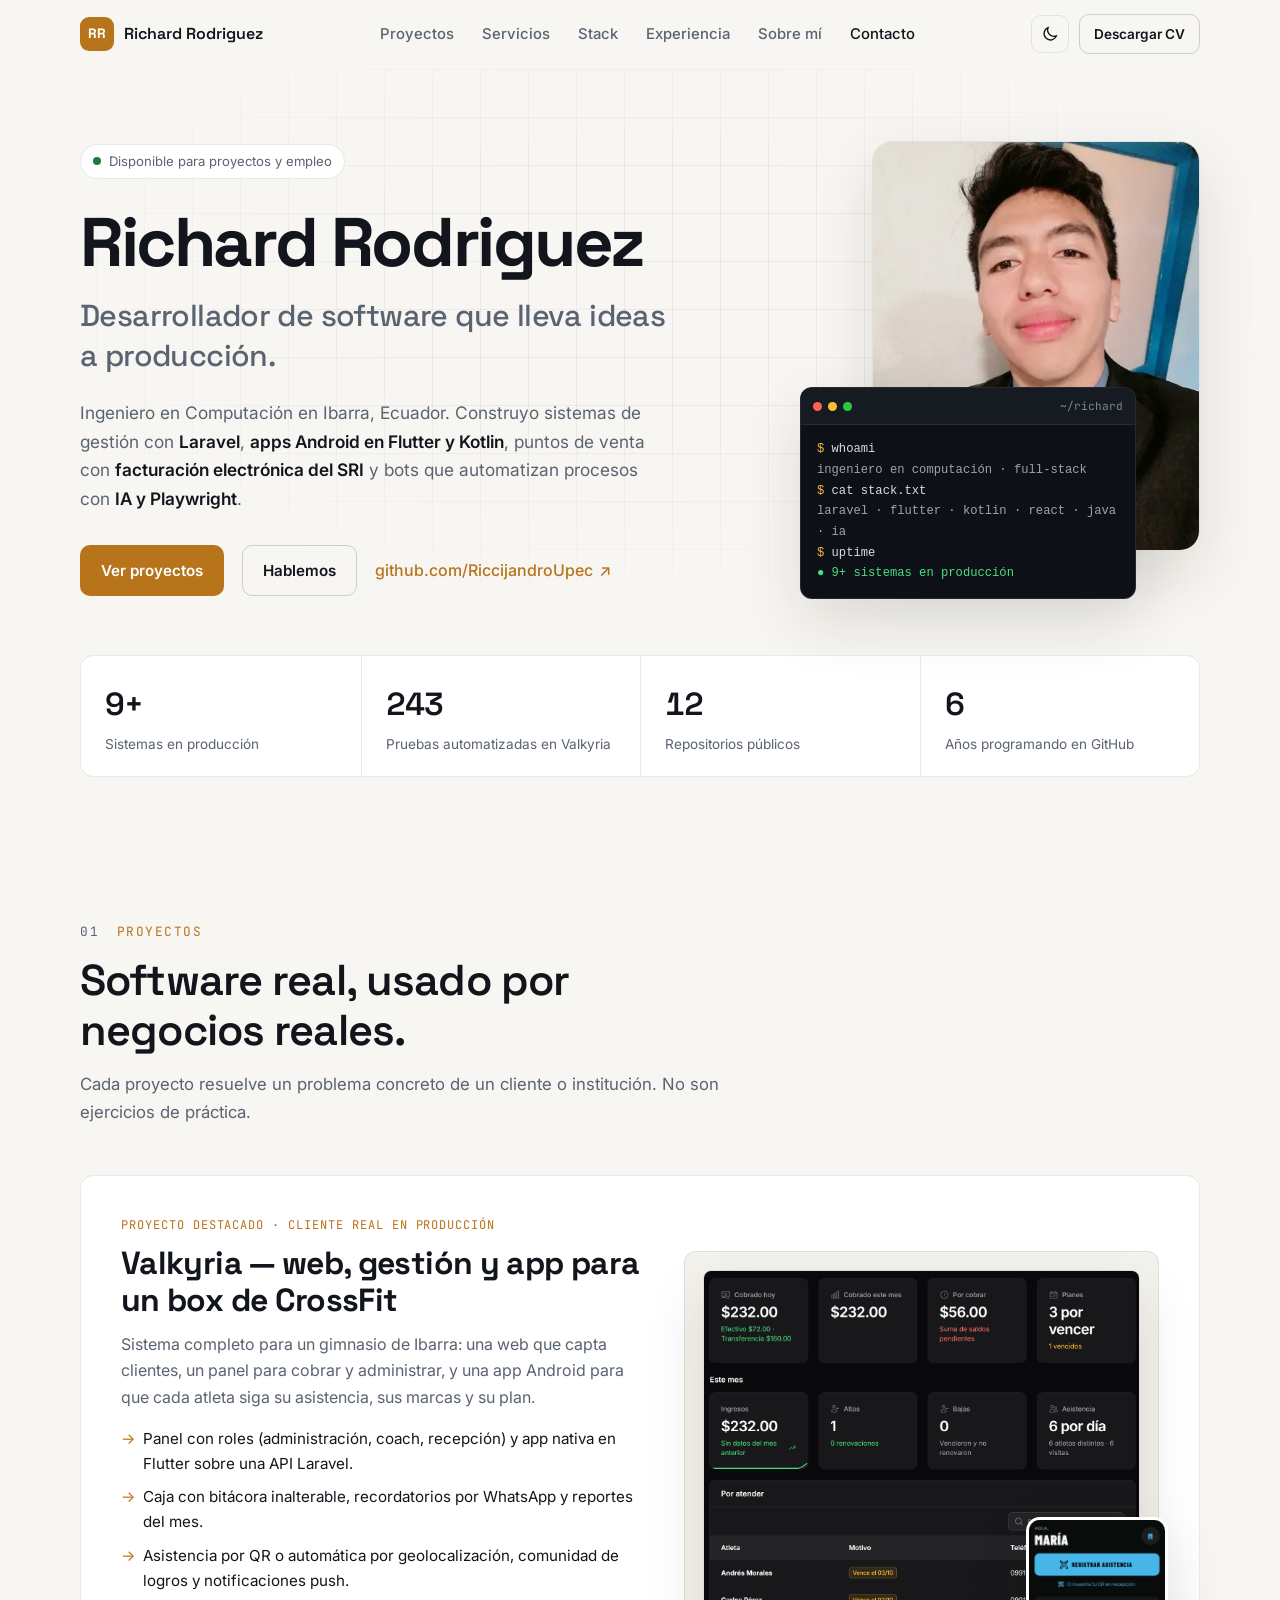
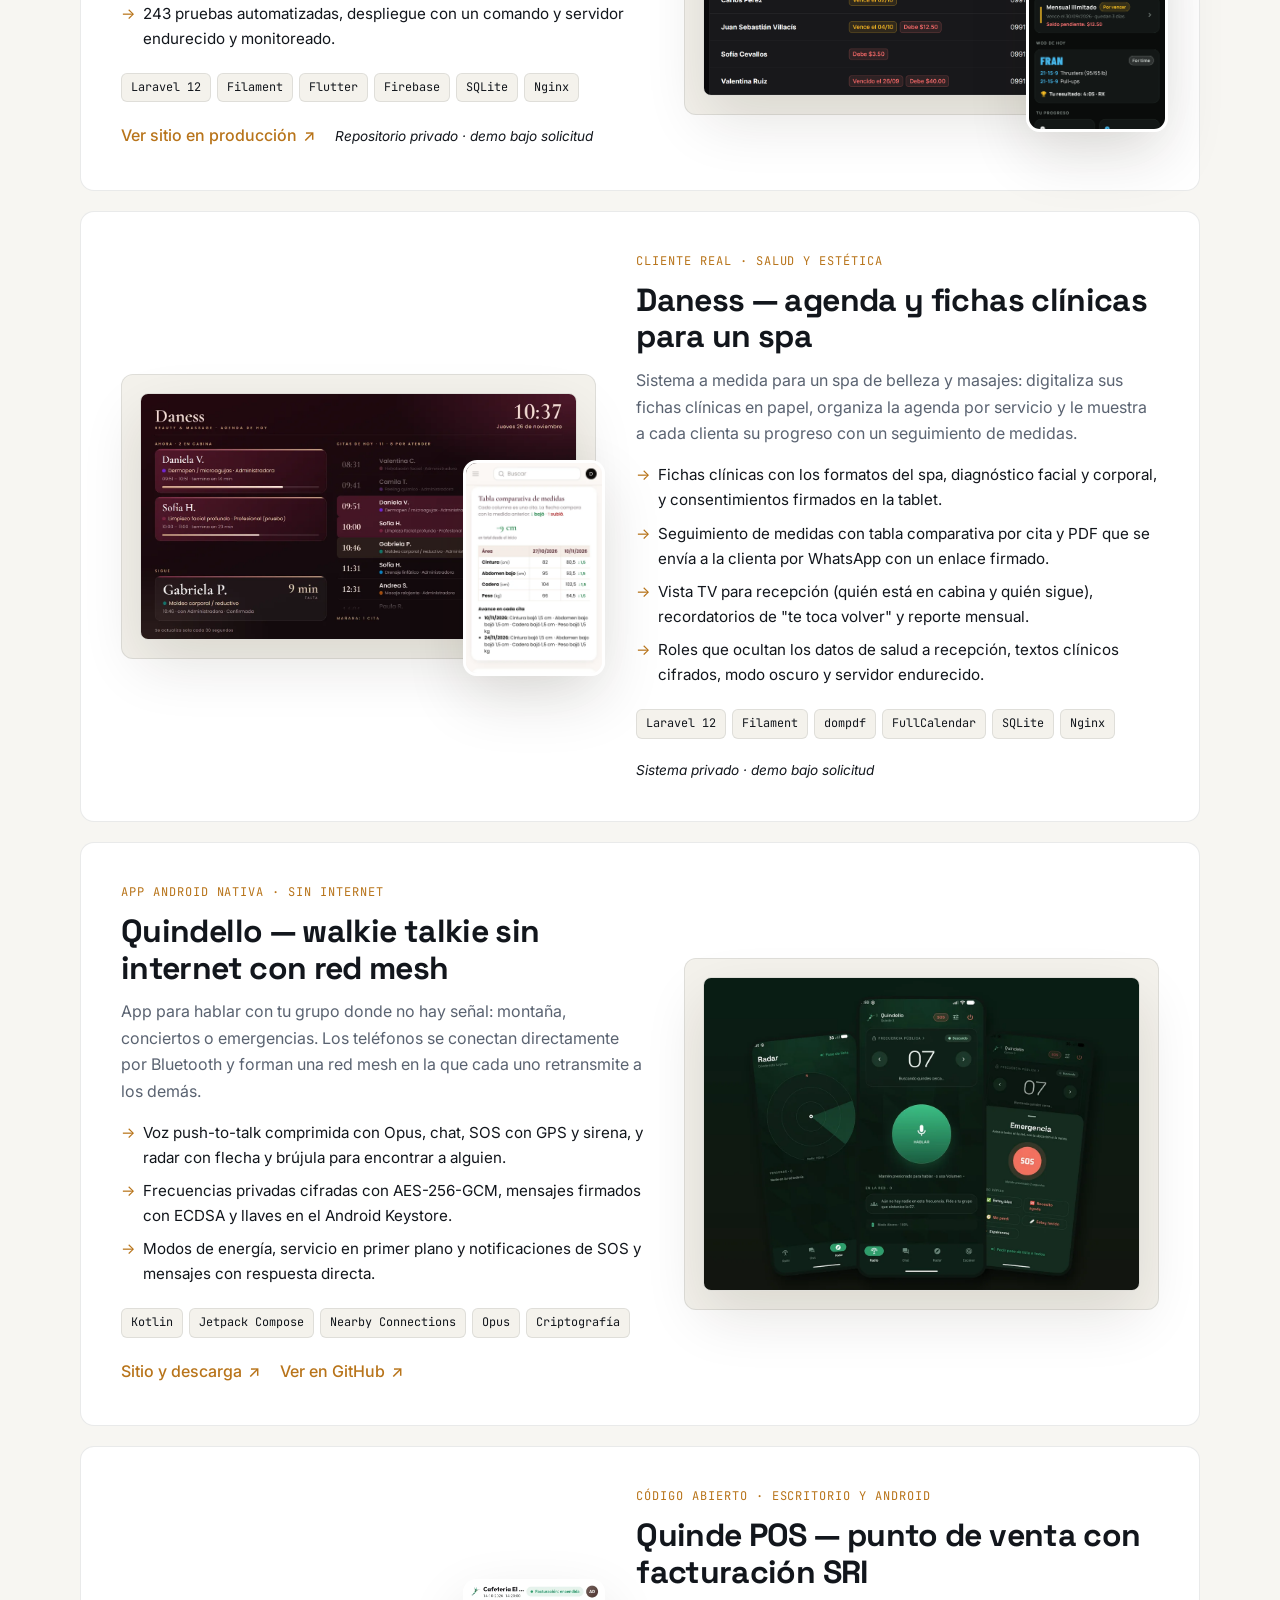
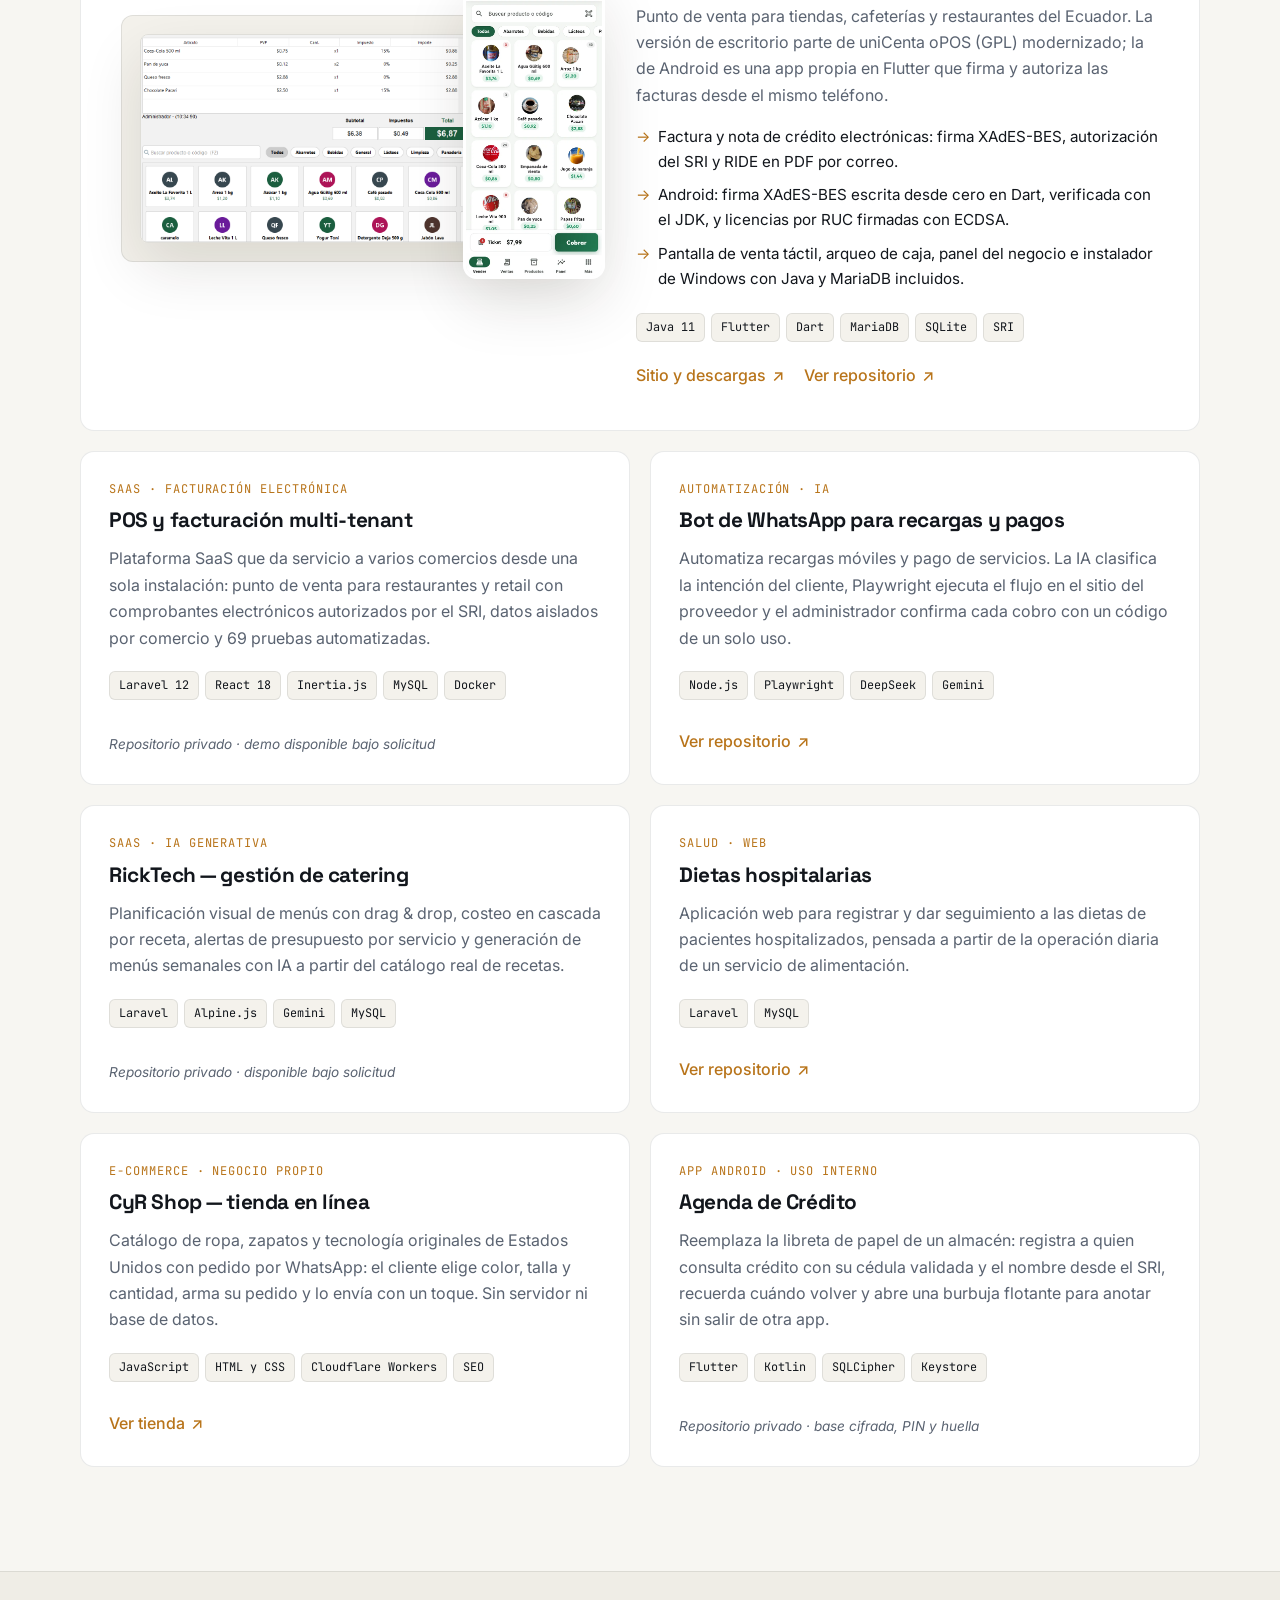
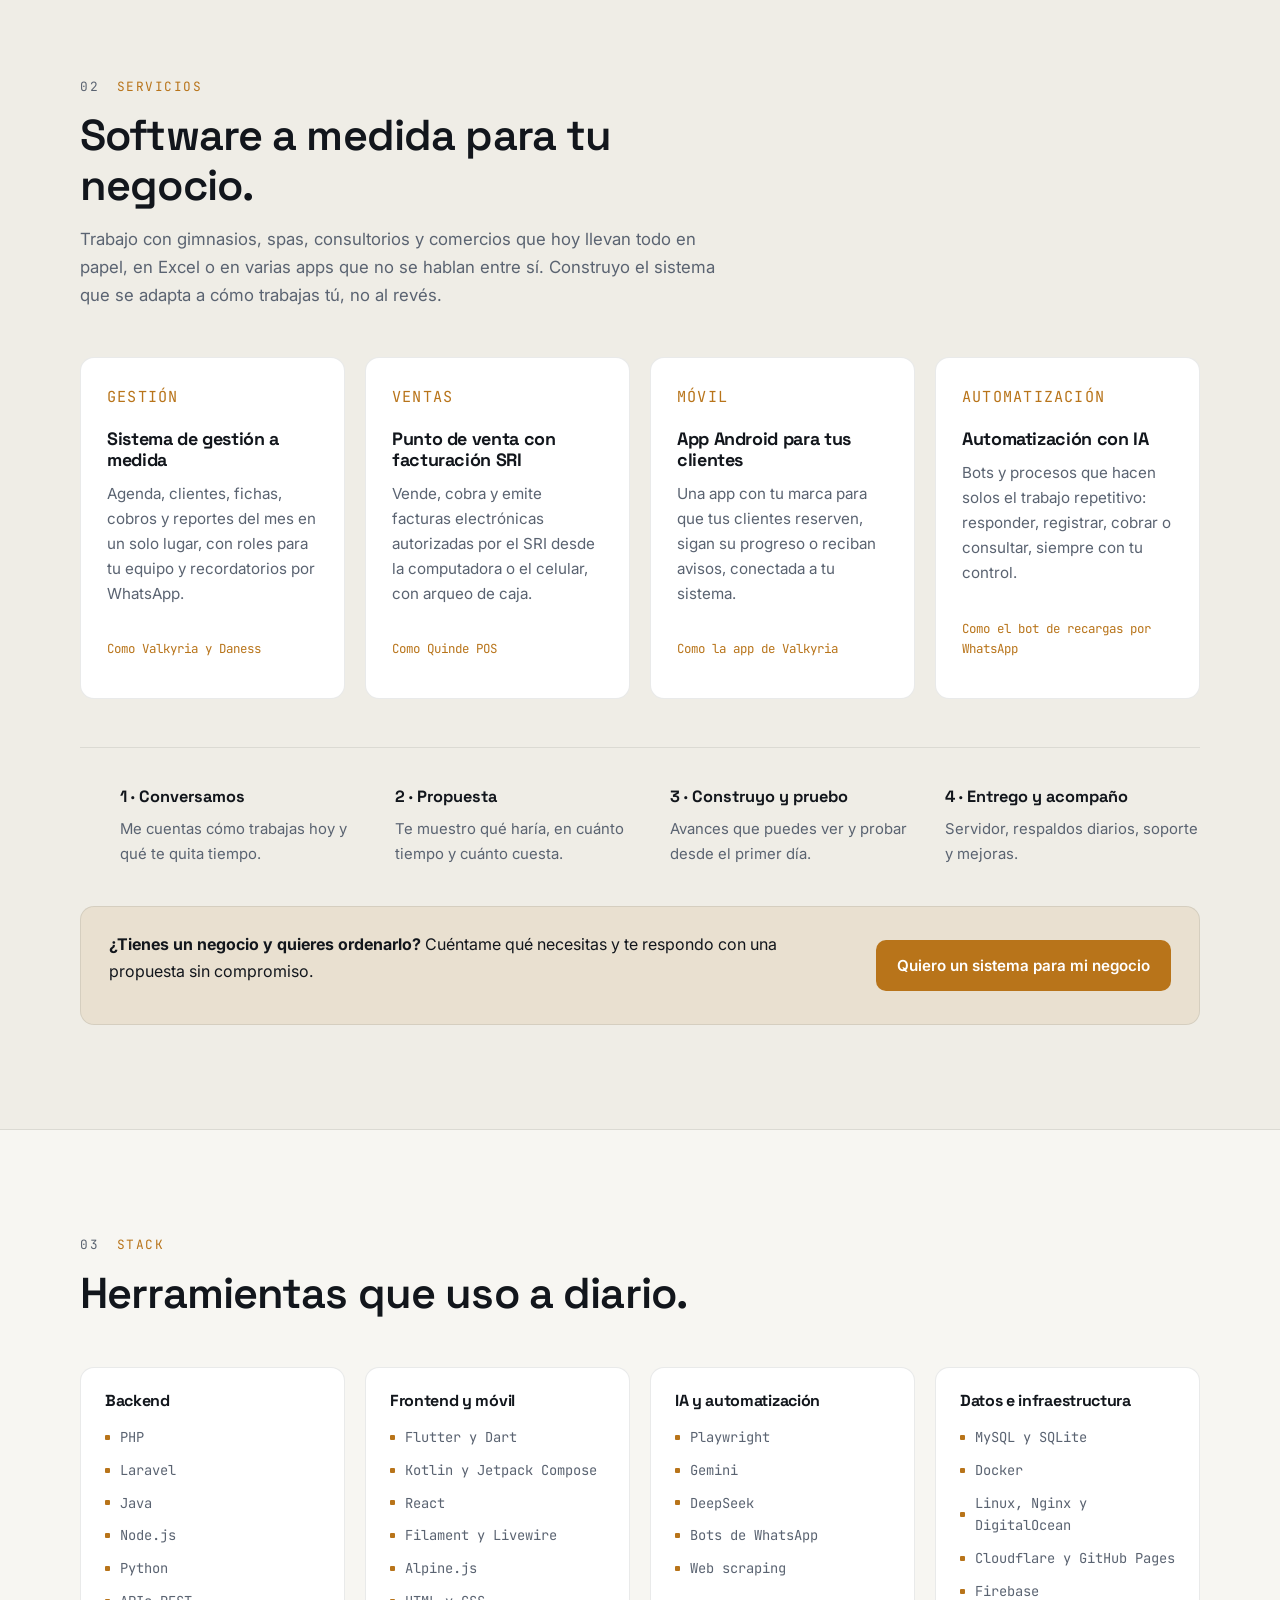
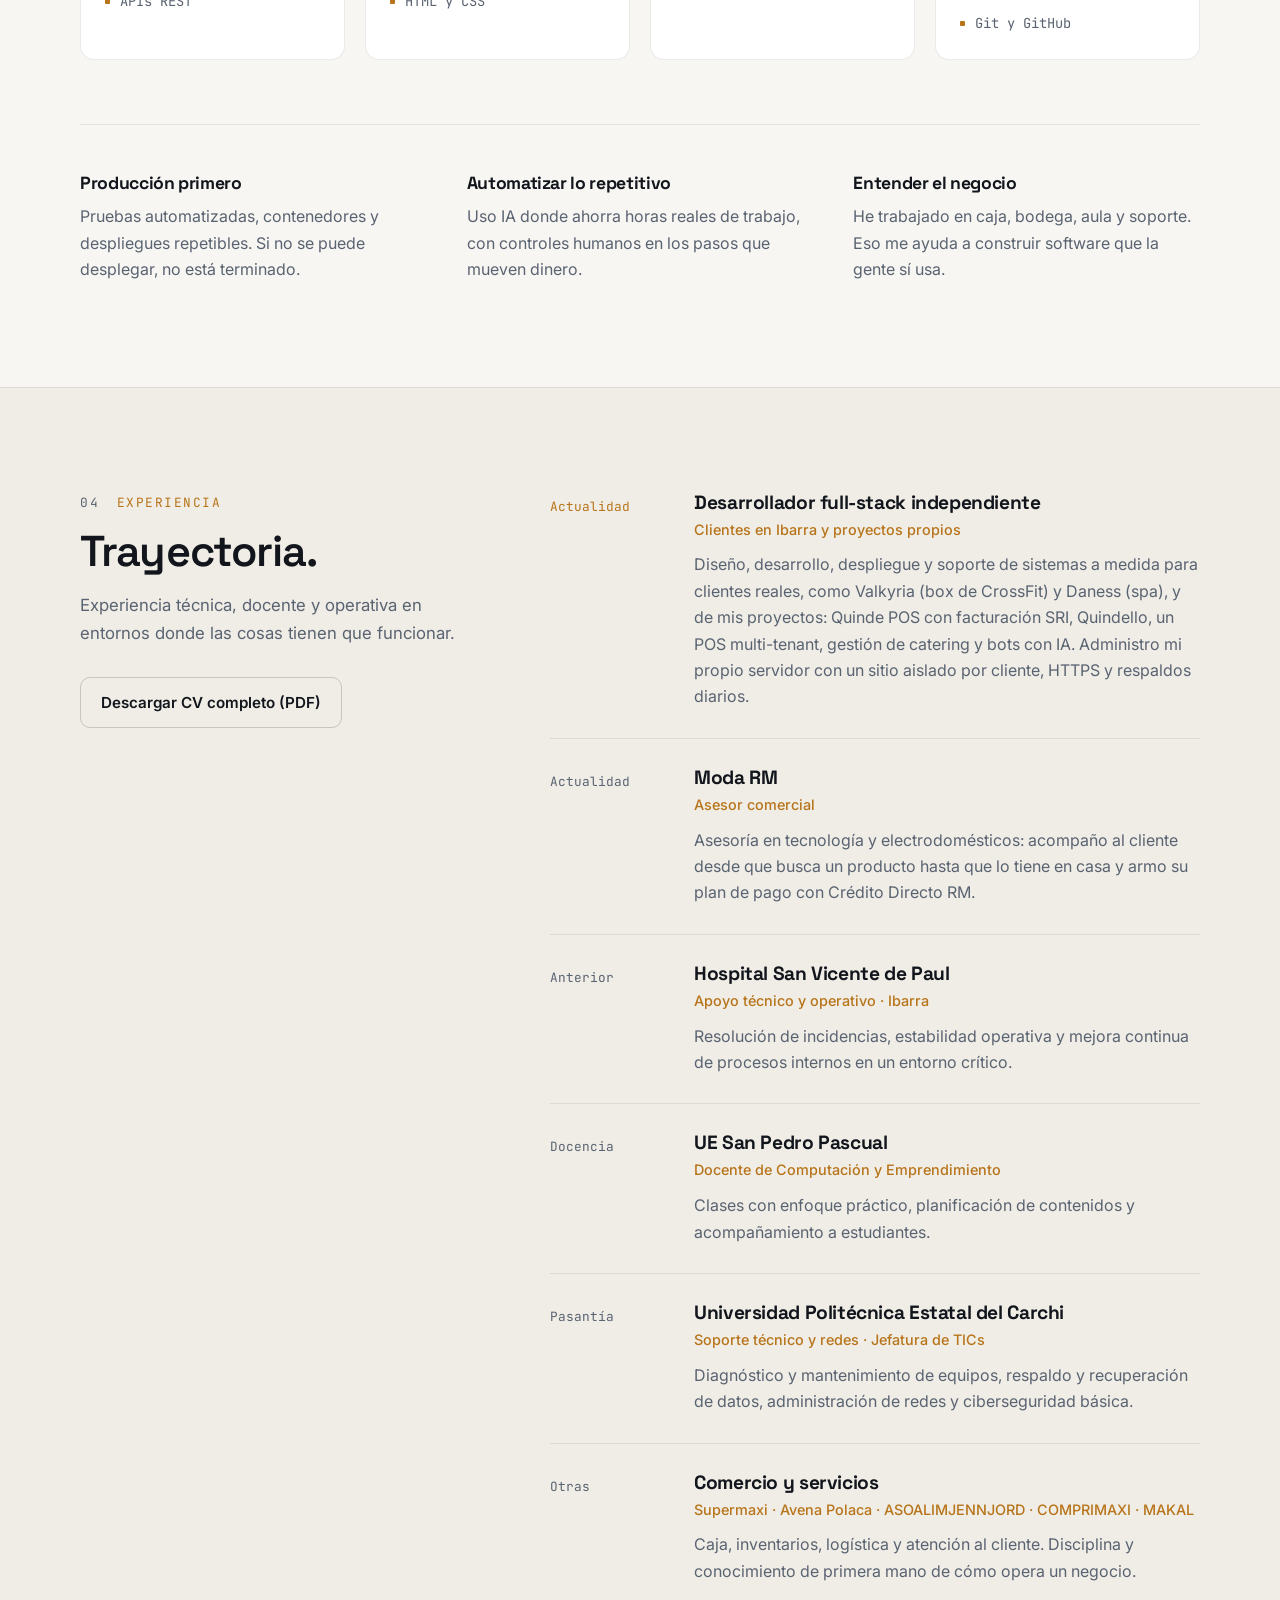
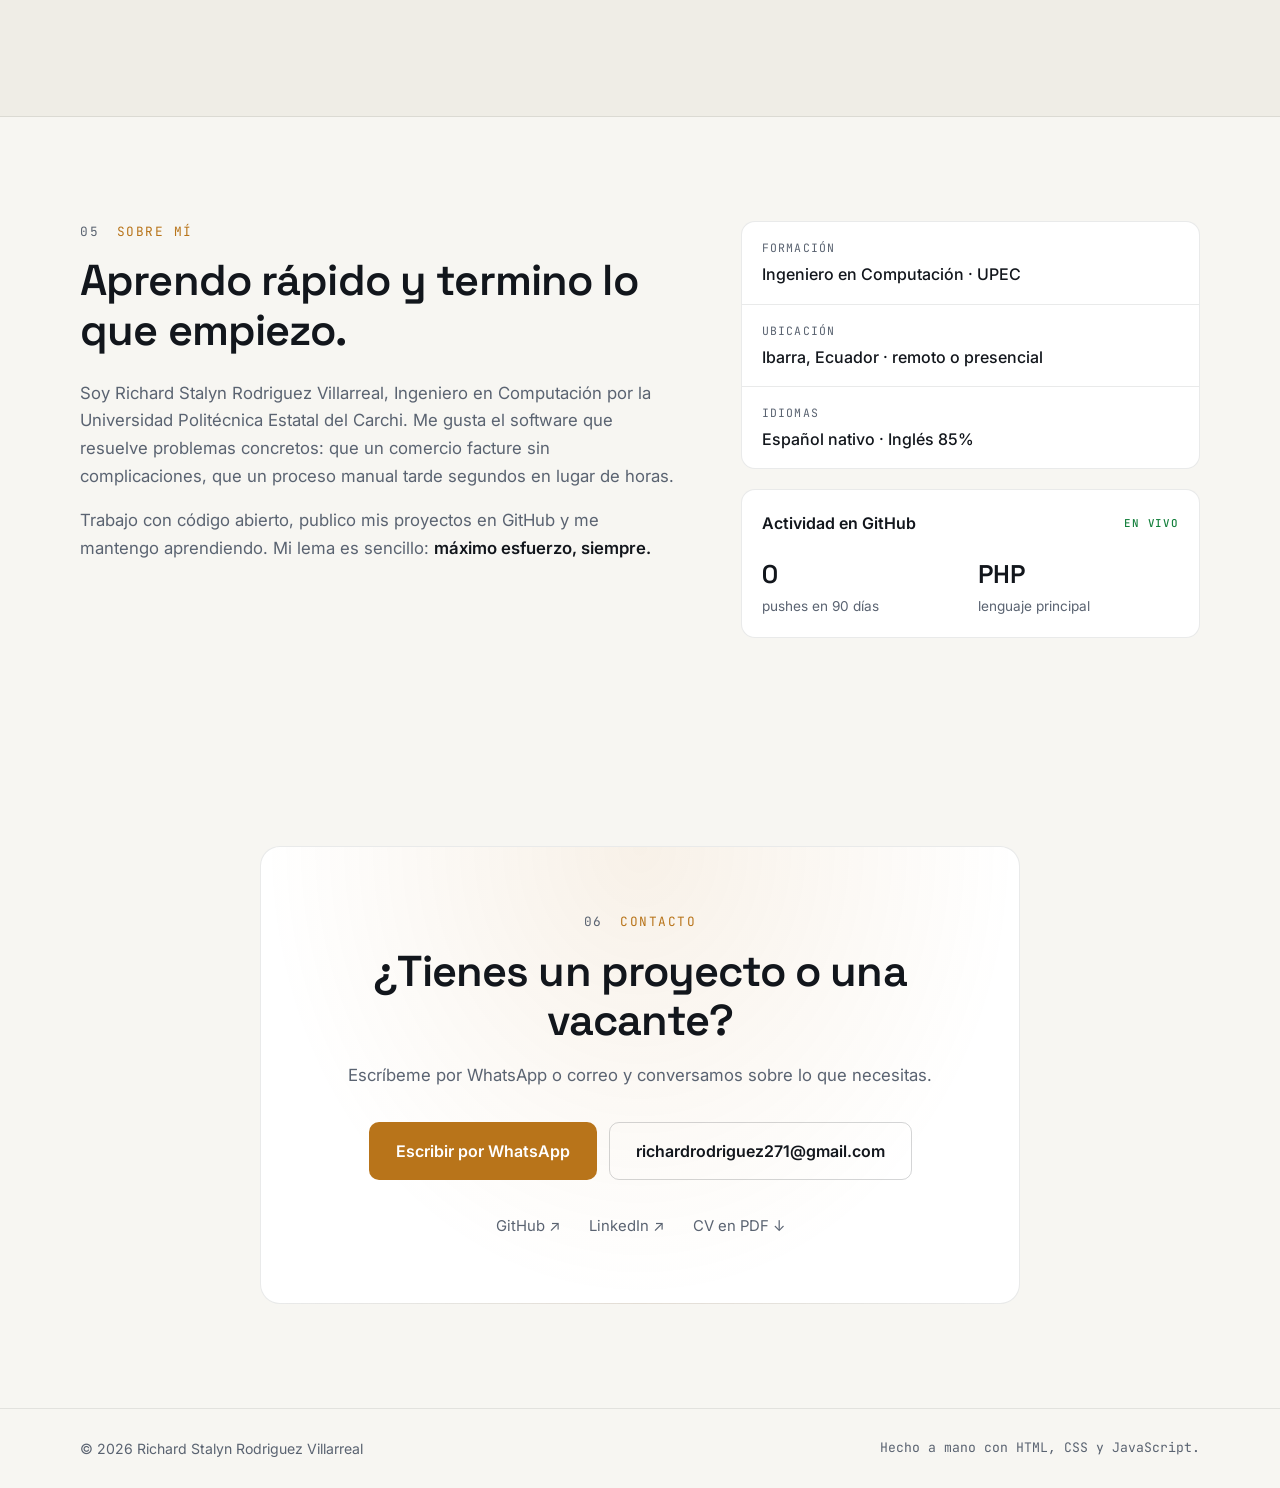
==== commit 32a493ad: "CV de desarrollador (2 páginas, sin teléfonos de referencias), sección Servicios con proceso y Whats" ====
--- a/index.html
+++ b/index.html
@@ -118,6 +118,7 @@
 
         <nav class="nav" id="mainNav" aria-label="Principal">
           <a href="#proyectos">Proyectos</a>
+          <a href="#servicios">Servicios</a>
           <a href="#stack">Stack</a>
           <a href="#experiencia">Experiencia</a>
           <a href="#sobre-mi">Sobre mí</a>
@@ -408,11 +409,70 @@
         </div>
       </section>
 
-      <!-- STACK -->
-      <section class="section section-alt" id="stack">
+      <!-- SERVICIOS -->
+      <section class="section section-alt" id="servicios">
         <div class="container">
           <header class="section-head reveal">
-            <p class="eyebrow"><span>02</span> Stack</p>
+            <p class="eyebrow"><span>02</span> Servicios</p>
+            <h2>Software a medida para tu negocio.</h2>
+            <p class="section-intro">
+              Trabajo con gimnasios, spas, consultorios y comercios que hoy llevan todo en papel, en Excel o en varias
+              apps que no se hablan entre sí. Construyo el sistema que se adapta a cómo trabajas tú, no al revés.
+            </p>
+          </header>
+
+          <div class="service-grid">
+            <article class="service reveal">
+              <p class="project-kicker">Gestión</p>
+              <h3>Sistema de gestión a medida</h3>
+              <p>Agenda, clientes, fichas, cobros y reportes del mes en un solo lugar, con roles para tu equipo y recordatorios por WhatsApp.</p>
+              <p class="service-proof">Como Valkyria y Daness</p>
+            </article>
+            <article class="service reveal delay-1">
+              <p class="project-kicker">Ventas</p>
+              <h3>Punto de venta con facturación SRI</h3>
+              <p>Vende, cobra y emite facturas electrónicas autorizadas por el SRI desde la computadora o el celular, con arqueo de caja.</p>
+              <p class="service-proof">Como Quinde POS</p>
+            </article>
+            <article class="service reveal delay-2">
+              <p class="project-kicker">Móvil</p>
+              <h3>App Android para tus clientes</h3>
+              <p>Una app con tu marca para que tus clientes reserven, sigan su progreso o reciban avisos, conectada a tu sistema.</p>
+              <p class="service-proof">Como la app de Valkyria</p>
+            </article>
+            <article class="service reveal delay-3">
+              <p class="project-kicker">Automatización</p>
+              <h3>Automatización con IA</h3>
+              <p>Bots y procesos que hacen solos el trabajo repetitivo: responder, registrar, cobrar o consultar, siempre con tu control.</p>
+              <p class="service-proof">Como el bot de recargas por WhatsApp</p>
+            </article>
+          </div>
+
+          <ol class="steps reveal">
+            <li><b>1 · Conversamos</b><span>Me cuentas cómo trabajas hoy y qué te quita tiempo.</span></li>
+            <li><b>2 · Propuesta</b><span>Te muestro qué haría, en cuánto tiempo y cuánto cuesta.</span></li>
+            <li><b>3 · Construyo y pruebo</b><span>Avances que puedes ver y probar desde el primer día.</span></li>
+            <li><b>4 · Entrego y acompaño</b><span>Servidor, respaldos diarios, soporte y mejoras.</span></li>
+          </ol>
+
+          <div class="service-cta reveal">
+            <p><b>¿Tienes un negocio y quieres ordenarlo?</b> Cuéntame qué necesitas y te respondo con una propuesta sin compromiso.</p>
+            <a
+              class="btn btn-primary"
+              href="https://wa.me/593983185069?text=Hola%20Richard%2C%20vi%20tu%20portafolio%20y%20quiero%20un%20sistema%20para%20mi%20negocio."
+              target="_blank"
+              rel="noopener"
+              >Quiero un sistema para mi negocio</a
+            >
+          </div>
+        </div>
+      </section>
+
+      <!-- STACK -->
+      <section class="section" id="stack">
+        <div class="container">
+          <header class="section-head reveal">
+            <p class="eyebrow"><span>03</span> Stack</p>
             <h2>Herramientas que uso a diario.</h2>
           </header>
 
@@ -453,10 +513,10 @@
       </section>
 
       <!-- EXPERIENCIA -->
-      <section class="section" id="experiencia">
+      <section class="section section-alt" id="experiencia">
         <div class="container exp-layout">
           <header class="section-head reveal">
-            <p class="eyebrow"><span>03</span> Experiencia</p>
+            <p class="eyebrow"><span>04</span> Experiencia</p>
             <h2>Trayectoria.</h2>
             <p class="section-intro">
               Experiencia técnica, docente y operativa en entornos donde las cosas tienen que funcionar.
@@ -465,6 +525,14 @@
           </header>
 
           <ol class="timeline">
+            <li class="reveal">
+              <p class="tl-date">Actualidad</p>
+              <div>
+                <h3>Desarrollador full-stack independiente</h3>
+                <p class="tl-role">Clientes en Ibarra y proyectos propios</p>
+                <p>Diseño, desarrollo, despliegue y soporte de sistemas a medida para clientes reales, como Valkyria (box de CrossFit) y Daness (spa), y de mis proyectos: Quinde POS con facturación SRI, Quindello, un POS multi-tenant, gestión de catering y bots con IA. Administro mi propio servidor con un sitio aislado por cliente, HTTPS y respaldos diarios.</p>
+              </div>
+            </li>
             <li class="reveal">
               <p class="tl-date">Actualidad</p>
               <div>
@@ -482,14 +550,6 @@
               </div>
             </li>
             <li class="reveal">
-              <p class="tl-date">Independiente</p>
-              <div>
-                <h3>Proyectos de software propios</h3>
-                <p class="tl-role">Desarrollador full-stack</p>
-                <p>Diseño, desarrollo, despliegue y soporte de los sistemas de esta página: la plataforma y app de Valkyria para un box de CrossFit, Quinde POS con facturación SRI, gestión de catering y bots con IA.</p>
-              </div>
-            </li>
-            <li class="reveal">
               <p class="tl-date">Docencia</p>
               <div>
                 <h3>UE San Pedro Pascual</h3>
@@ -518,10 +578,10 @@
       </section>
 
       <!-- SOBRE MÍ -->
-      <section class="section section-alt" id="sobre-mi">
+      <section class="section" id="sobre-mi">
         <div class="container about-grid">
           <div class="reveal">
-            <p class="eyebrow"><span>04</span> Sobre mí</p>
+            <p class="eyebrow"><span>05</span> Sobre mí</p>
             <h2>Aprendo rápido y termino lo que empiezo.</h2>
             <p>
               Soy Richard Stalyn Rodriguez Villarreal, Ingeniero en Computación por la Universidad Politécnica Estatal del
@@ -555,7 +615,7 @@
       <!-- CONTACTO -->
       <section class="section contact" id="contacto">
         <div class="container contact-card reveal">
-          <p class="eyebrow"><span>05</span> Contacto</p>
+          <p class="eyebrow"><span>06</span> Contacto</p>
           <h2>¿Tienes un proyecto o una vacante?</h2>
           <p class="section-intro">Escríbeme por WhatsApp o correo y conversamos sobre lo que necesitas.</p>
           <div class="contact-actions">
--- a/styles.css
+++ b/styles.css
@@ -790,6 +790,72 @@
   gap: 20px;
 }
 
+/* ---------- Servicios ---------- */
+.service-grid {
+  display: grid;
+  grid-template-columns: repeat(4, 1fr);
+  gap: 20px;
+}
+
+.service {
+  background: var(--surface);
+  border: 1px solid var(--line);
+  border-radius: var(--radius);
+  padding: 26px;
+  display: flex;
+  flex-direction: column;
+  gap: 10px;
+  transition: border-color 0.2s ease, transform 0.2s ease;
+}
+
+.service:hover { border-color: var(--line-strong); transform: translateY(-2px); }
+.service h3 { font-size: 1.12rem; }
+.service p { color: var(--muted); font-size: 0.95rem; }
+.service .service-proof {
+  margin-top: auto;
+  padding-top: 8px;
+  font-family: var(--font-mono);
+  font-size: 0.78rem;
+  color: var(--accent);
+}
+
+.steps {
+  list-style: none;
+  display: grid;
+  grid-template-columns: repeat(4, 1fr);
+  gap: 20px;
+  margin-top: 48px;
+  padding-top: 36px;
+  border-top: 1px solid var(--line);
+}
+
+.steps li { display: flex; flex-direction: column; gap: 6px; }
+.steps b { font-family: var(--font-head); font-size: 1.02rem; }
+.steps span { color: var(--muted); font-size: 0.93rem; }
+
+.service-cta {
+  margin-top: 40px;
+  display: flex;
+  align-items: center;
+  justify-content: space-between;
+  gap: 24px;
+  padding: 24px 28px;
+  border: 1px solid var(--line);
+  border-radius: var(--radius);
+  background: var(--accent-soft);
+}
+
+.service-cta p { color: var(--text); }
+
+@media (max-width: 1000px) {
+  .service-grid, .steps { grid-template-columns: repeat(2, 1fr); }
+}
+
+@media (max-width: 600px) {
+  .service-grid, .steps { grid-template-columns: 1fr; }
+  .service-cta { flex-direction: column; align-items: flex-start; }
+}
+
 /* ---------- Stack ---------- */
 .stack-grid {
   display: grid;
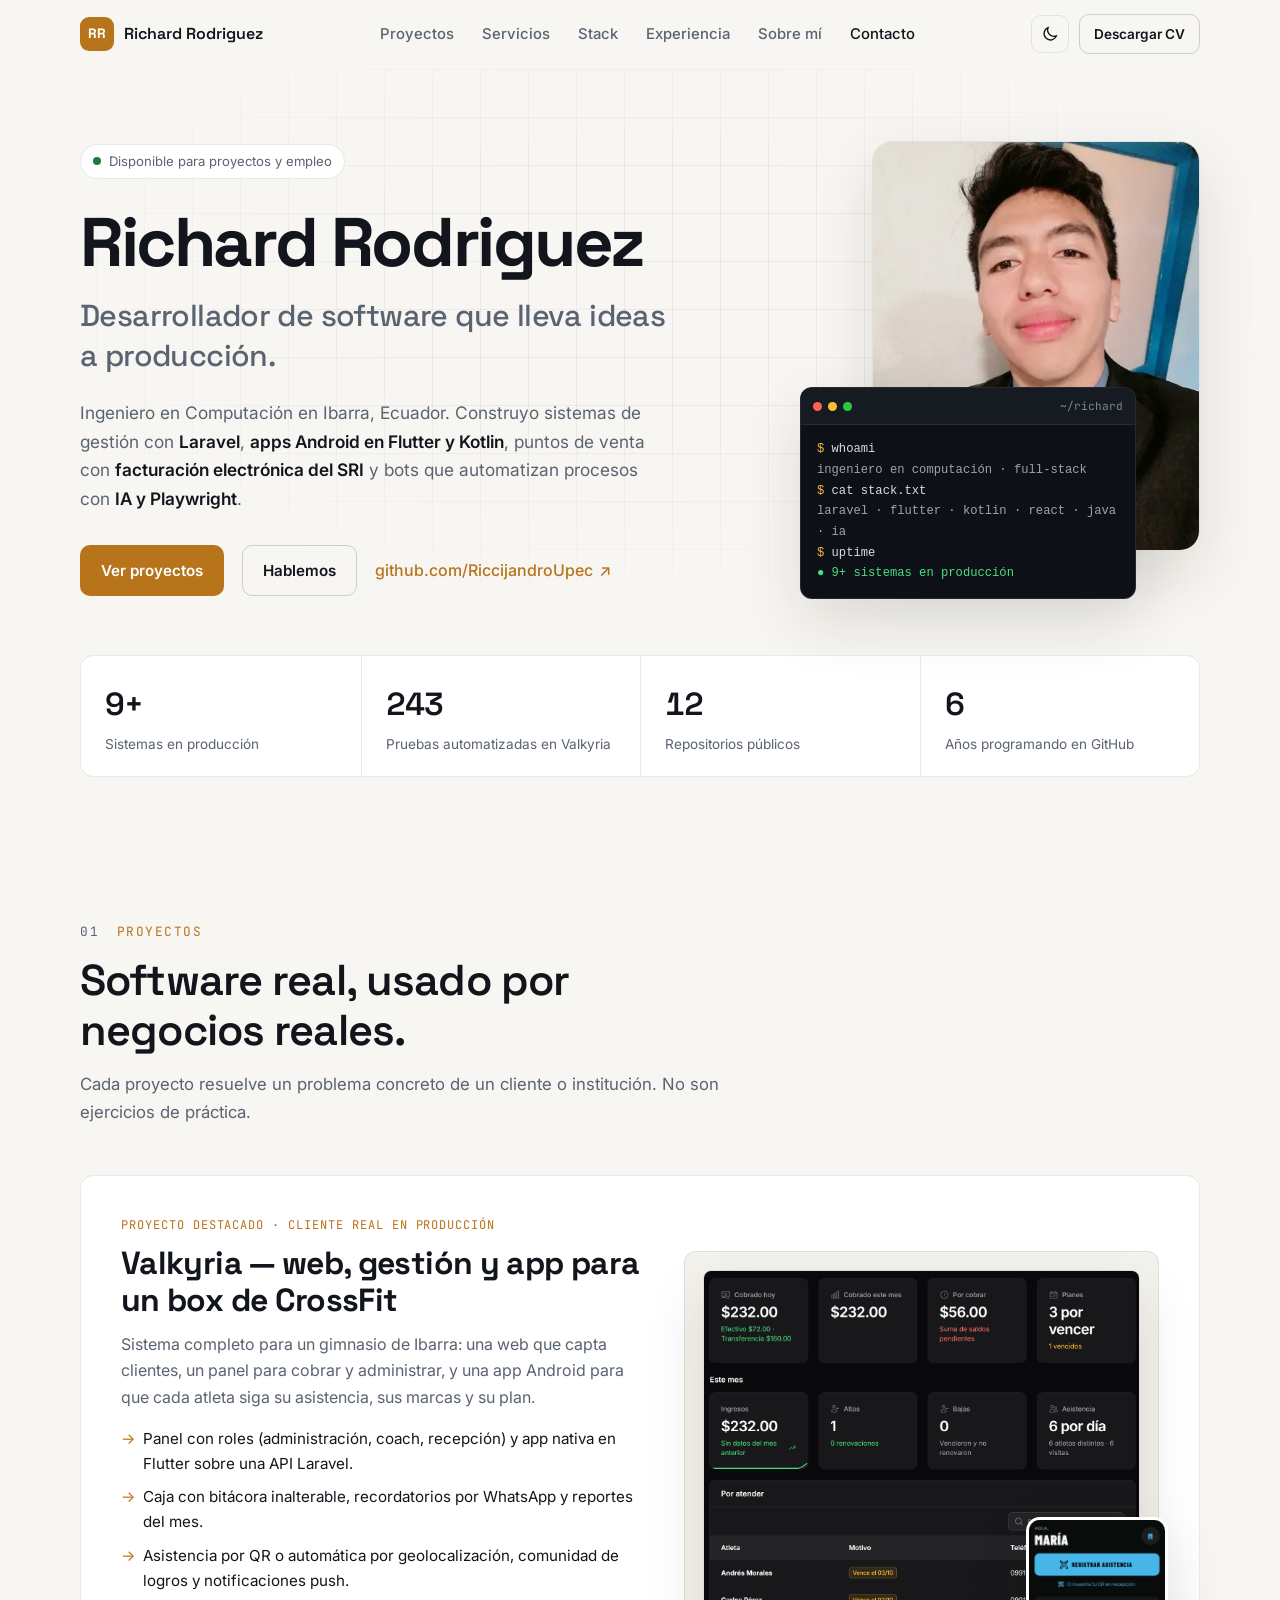
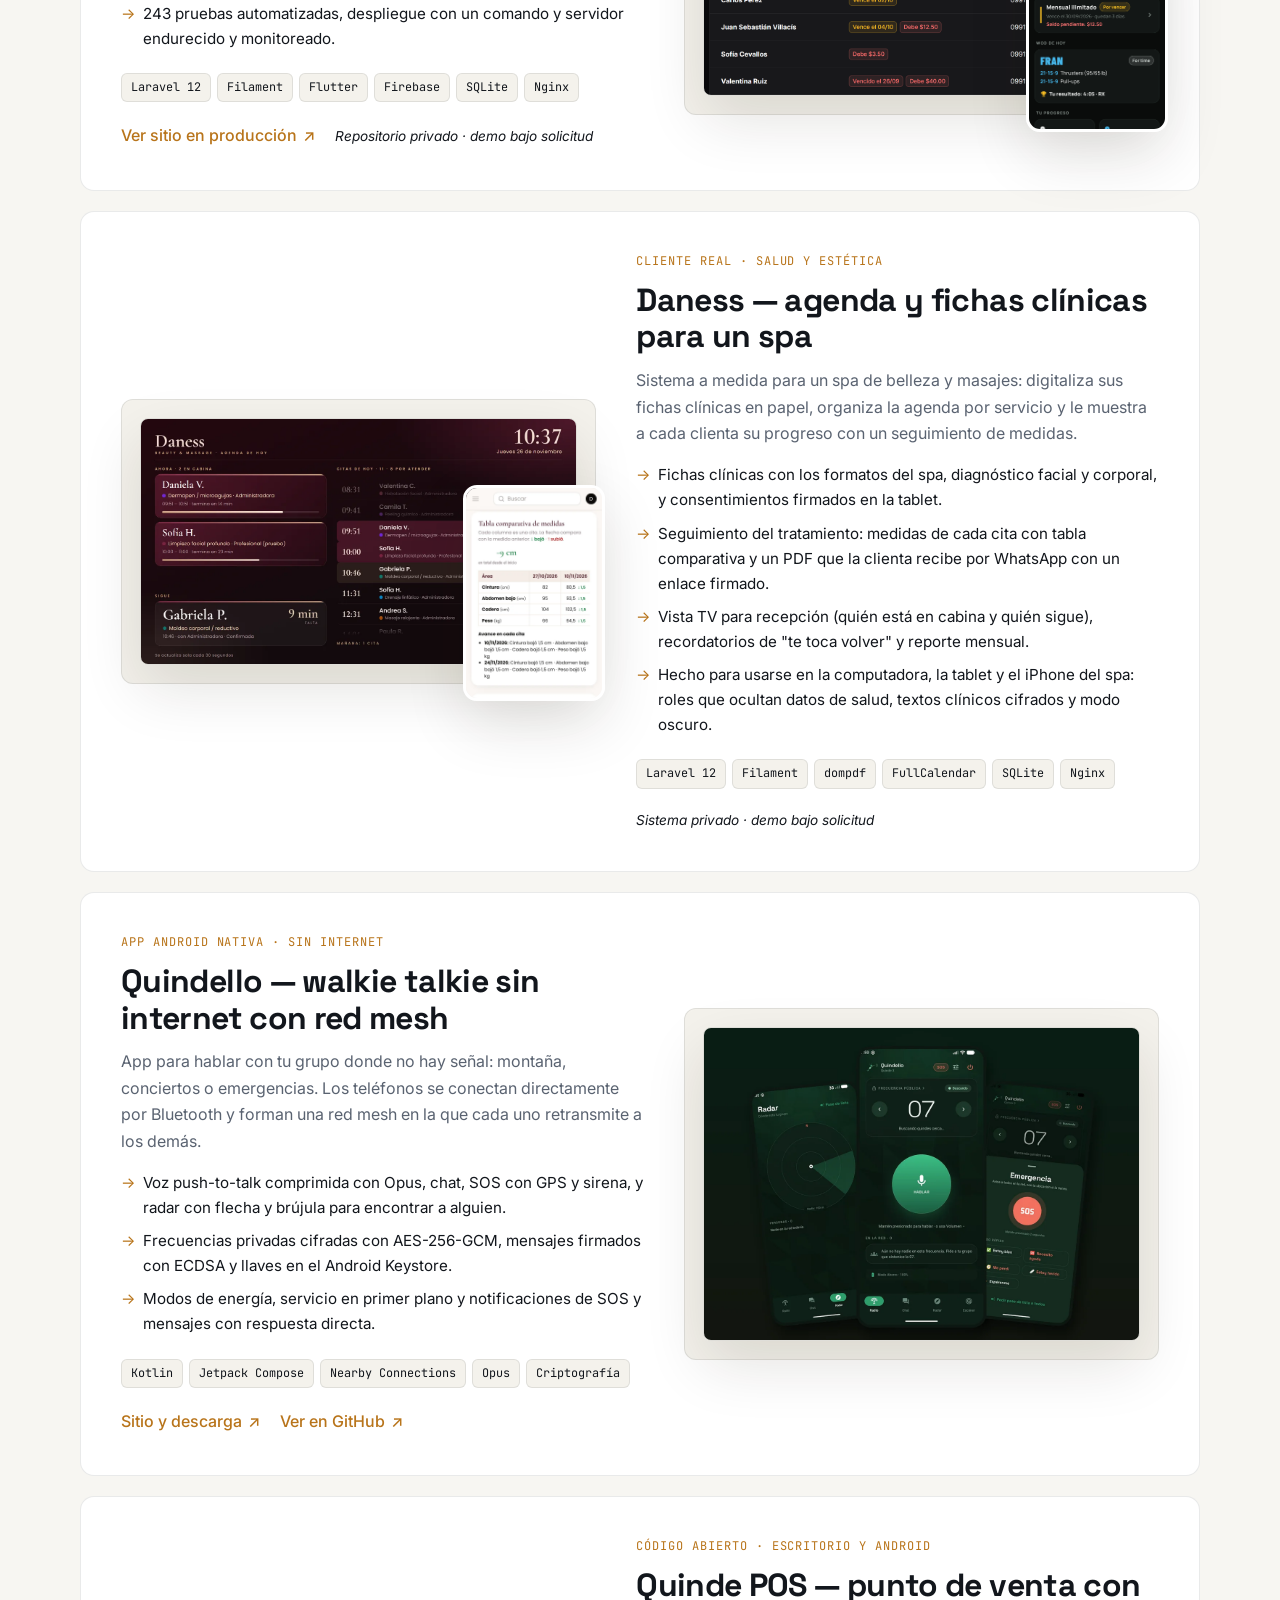
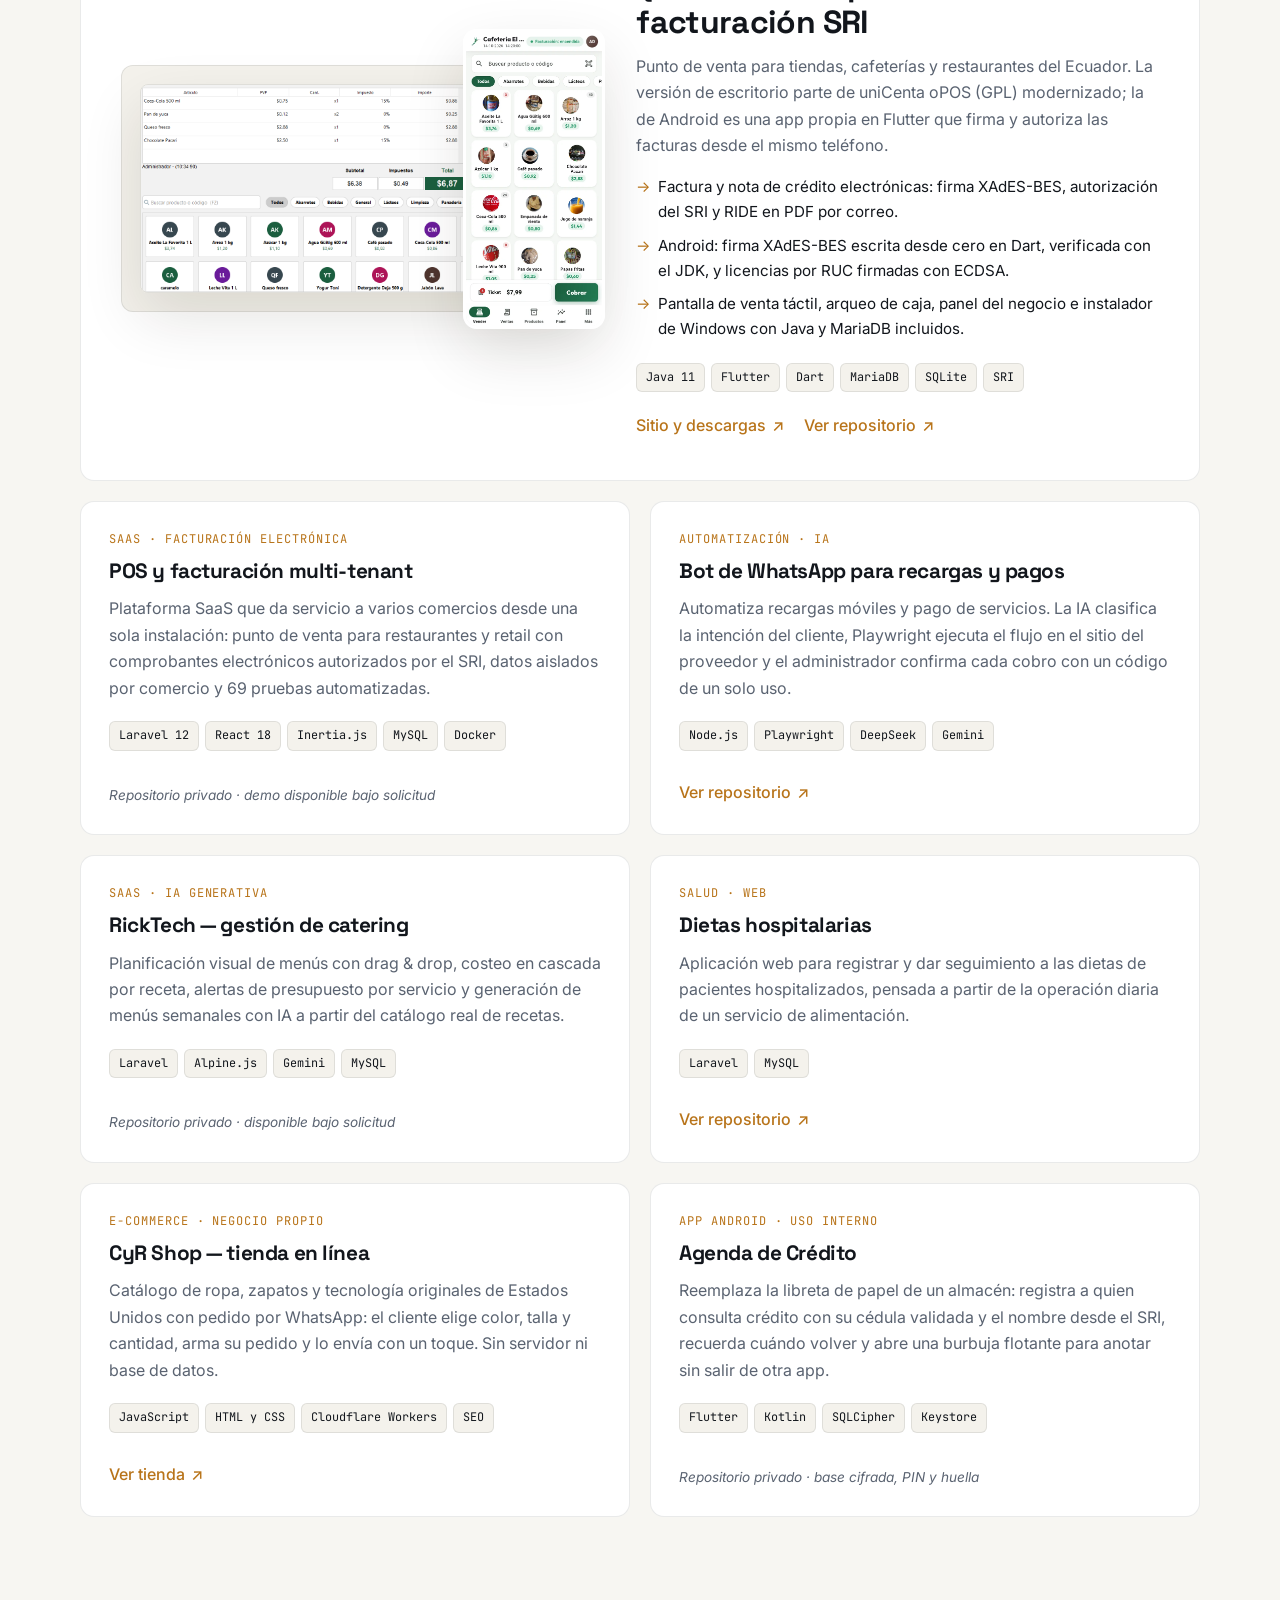
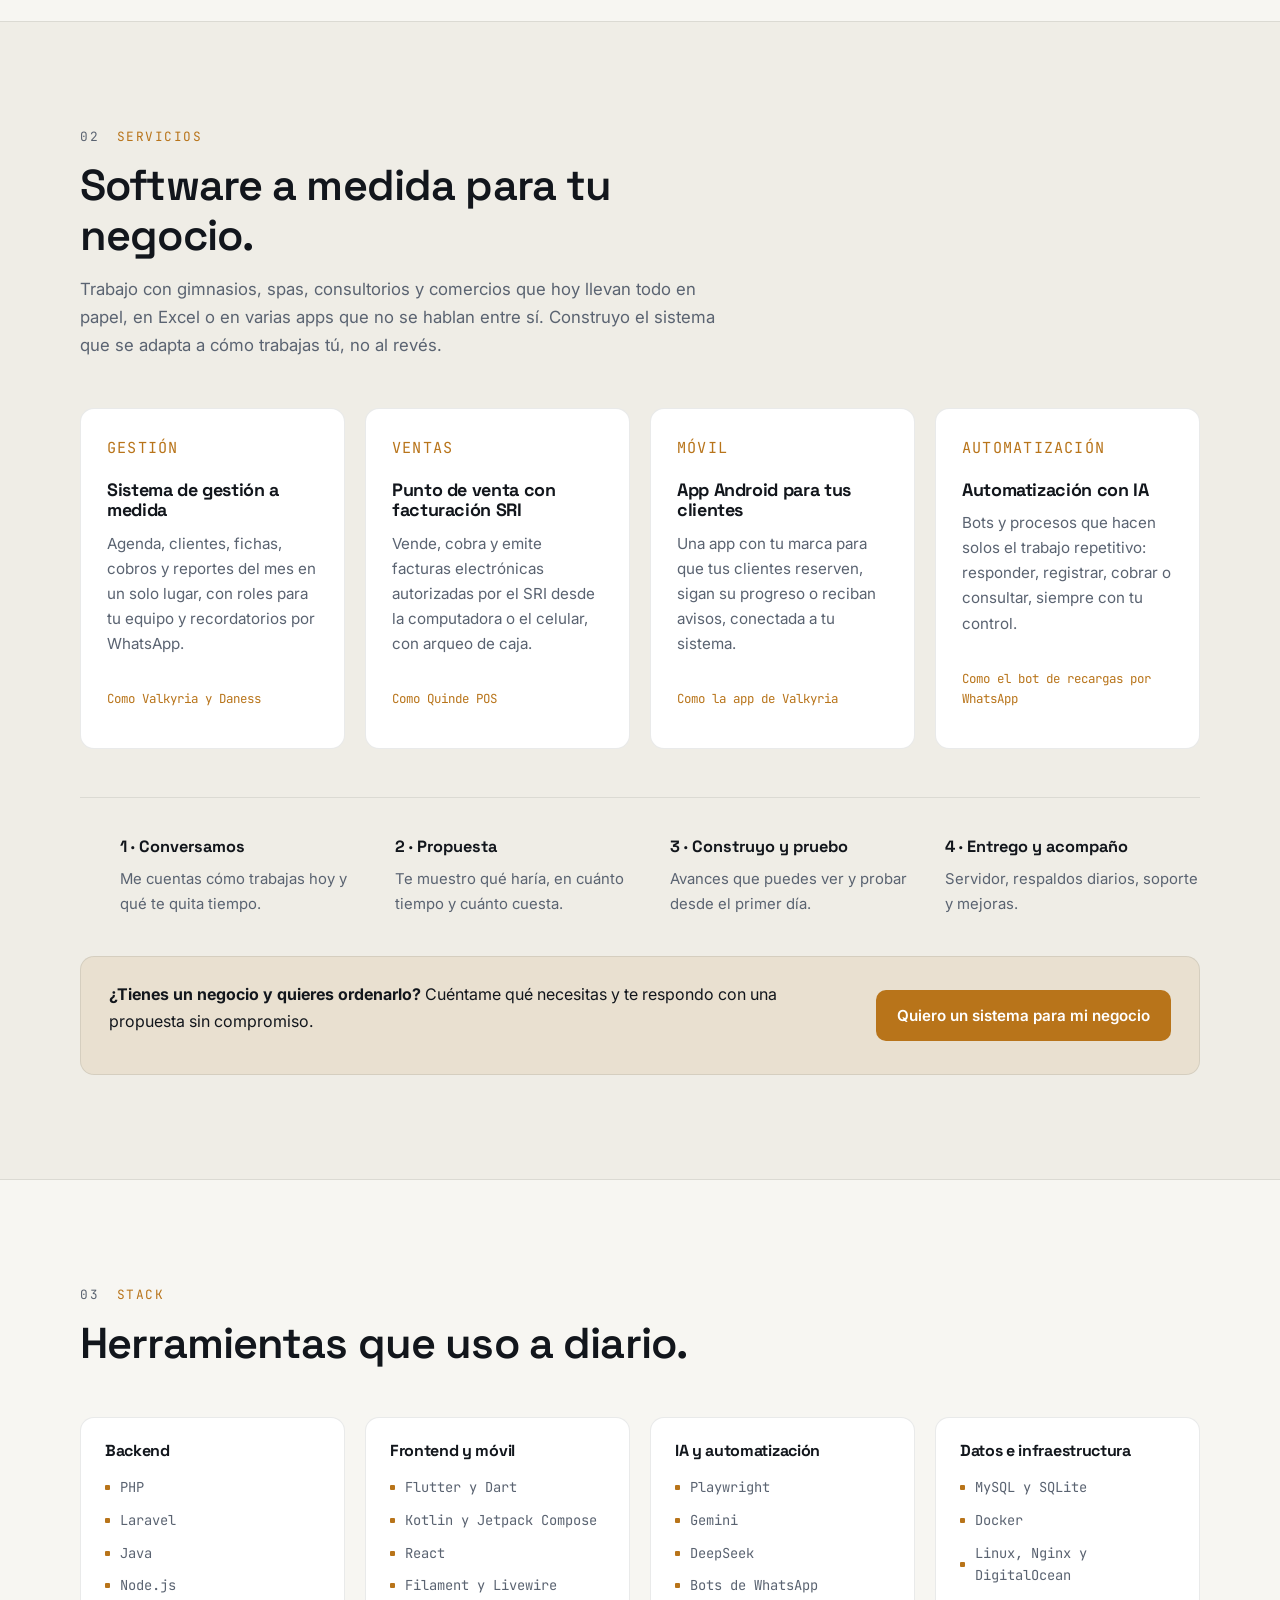
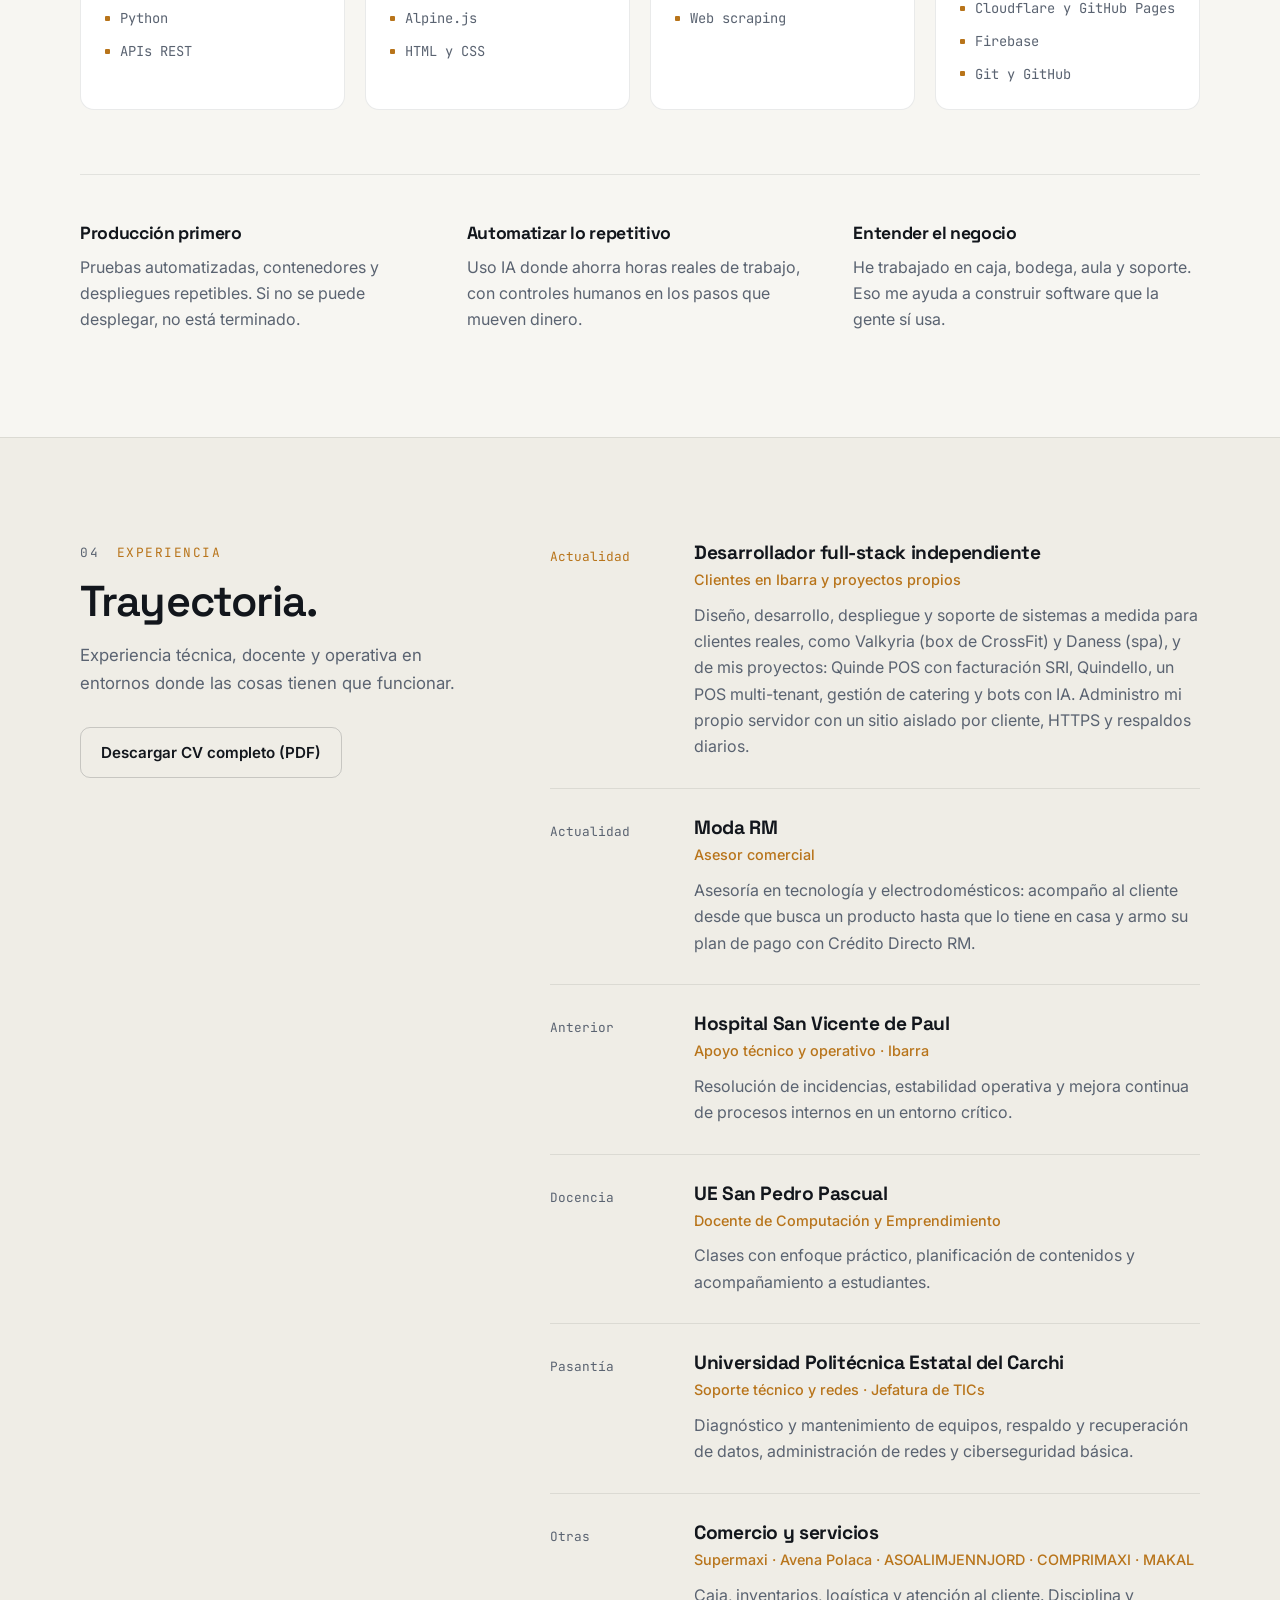
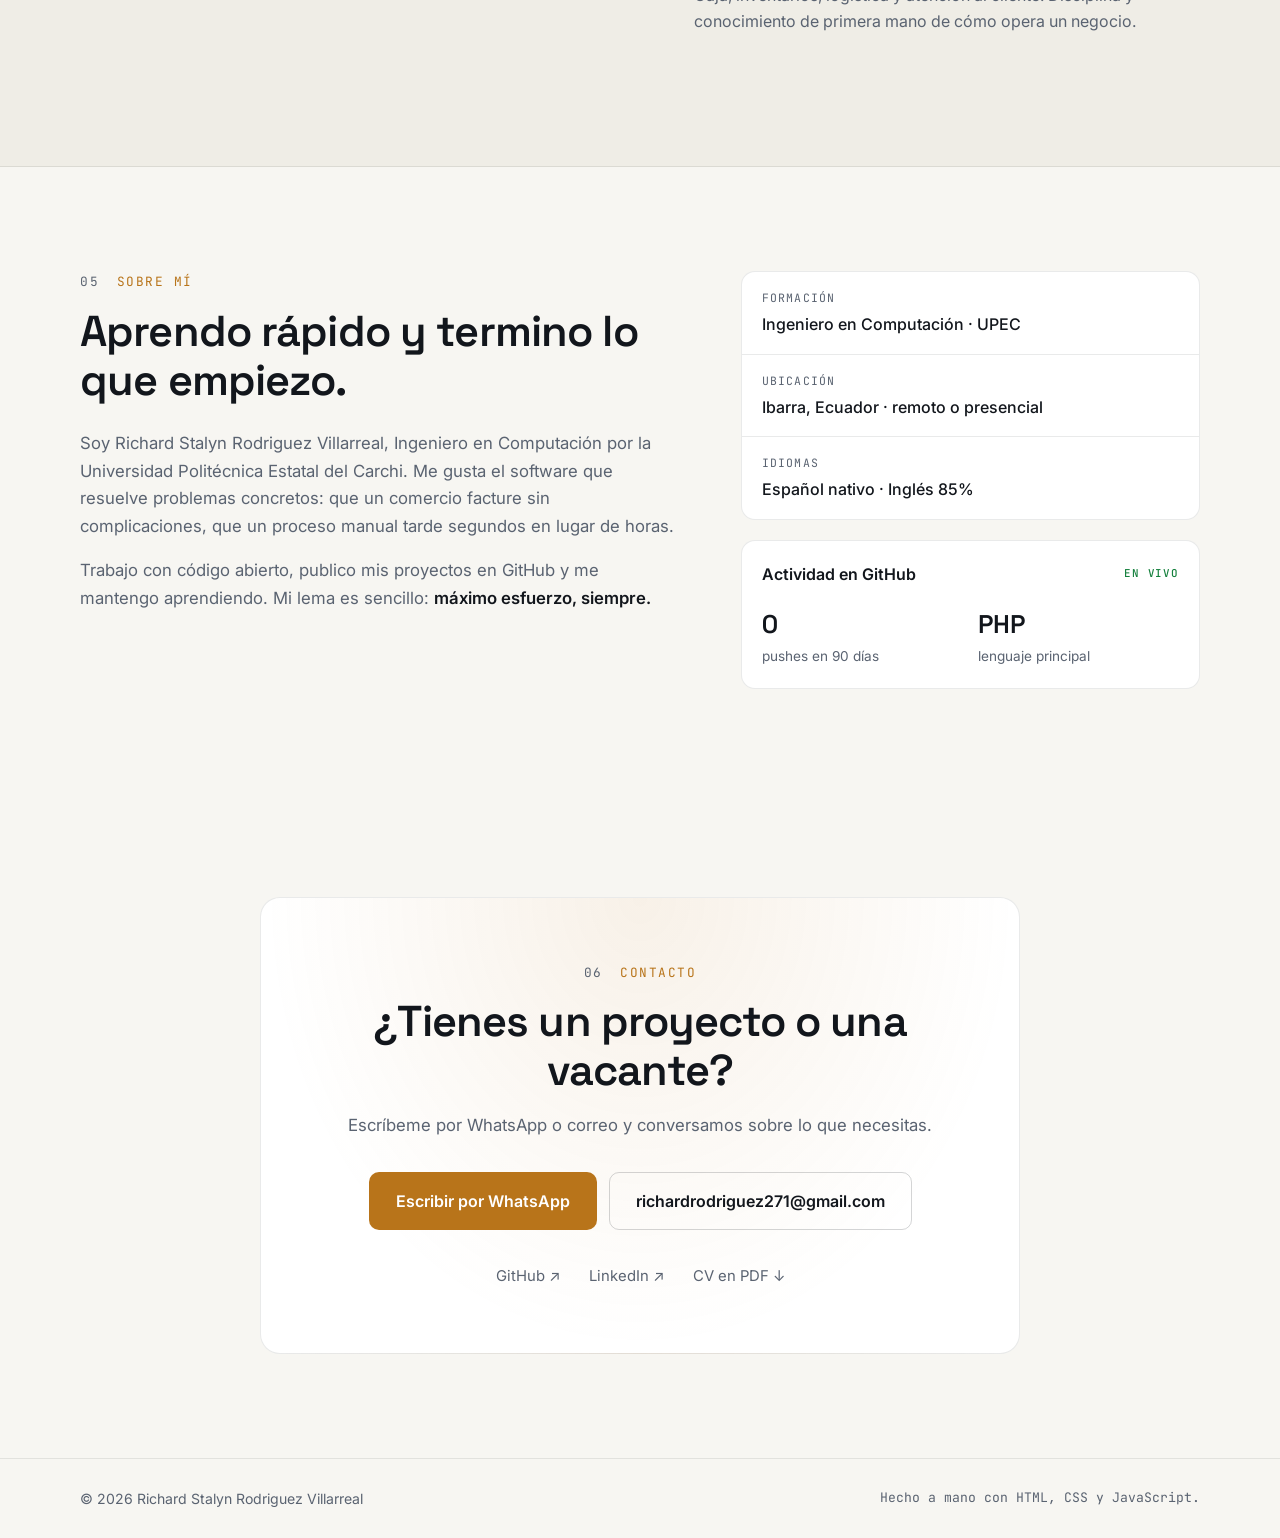
==== commit 060ddd1a: "Daness: seguimiento del tratamiento y uso en celular" ====
--- a/index.html
+++ b/index.html
@@ -255,9 +255,9 @@
               </p>
               <ul class="project-points">
                 <li>Fichas clínicas con los formatos del spa, diagnóstico facial y corporal, y consentimientos firmados en la tablet.</li>
-                <li>Seguimiento de medidas con tabla comparativa por cita y PDF que se envía a la clienta por WhatsApp con un enlace firmado.</li>
+                <li>Seguimiento del tratamiento: medidas de cada cita con tabla comparativa y un PDF que la clienta recibe por WhatsApp con un enlace firmado.</li>
                 <li>Vista TV para recepción (quién está en cabina y quién sigue), recordatorios de "te toca volver" y reporte mensual.</li>
-                <li>Roles que ocultan los datos de salud a recepción, textos clínicos cifrados, modo oscuro y servidor endurecido.</li>
+                <li>Hecho para usarse en la computadora, la tablet y el iPhone del spa: roles que ocultan datos de salud, textos clínicos cifrados y modo oscuro.</li>
               </ul>
               <ul class="tags" aria-label="Tecnologías">
                 <li>Laravel 12</li><li>Filament</li><li>dompdf</li><li>FullCalendar</li><li>SQLite</li><li>Nginx</li>
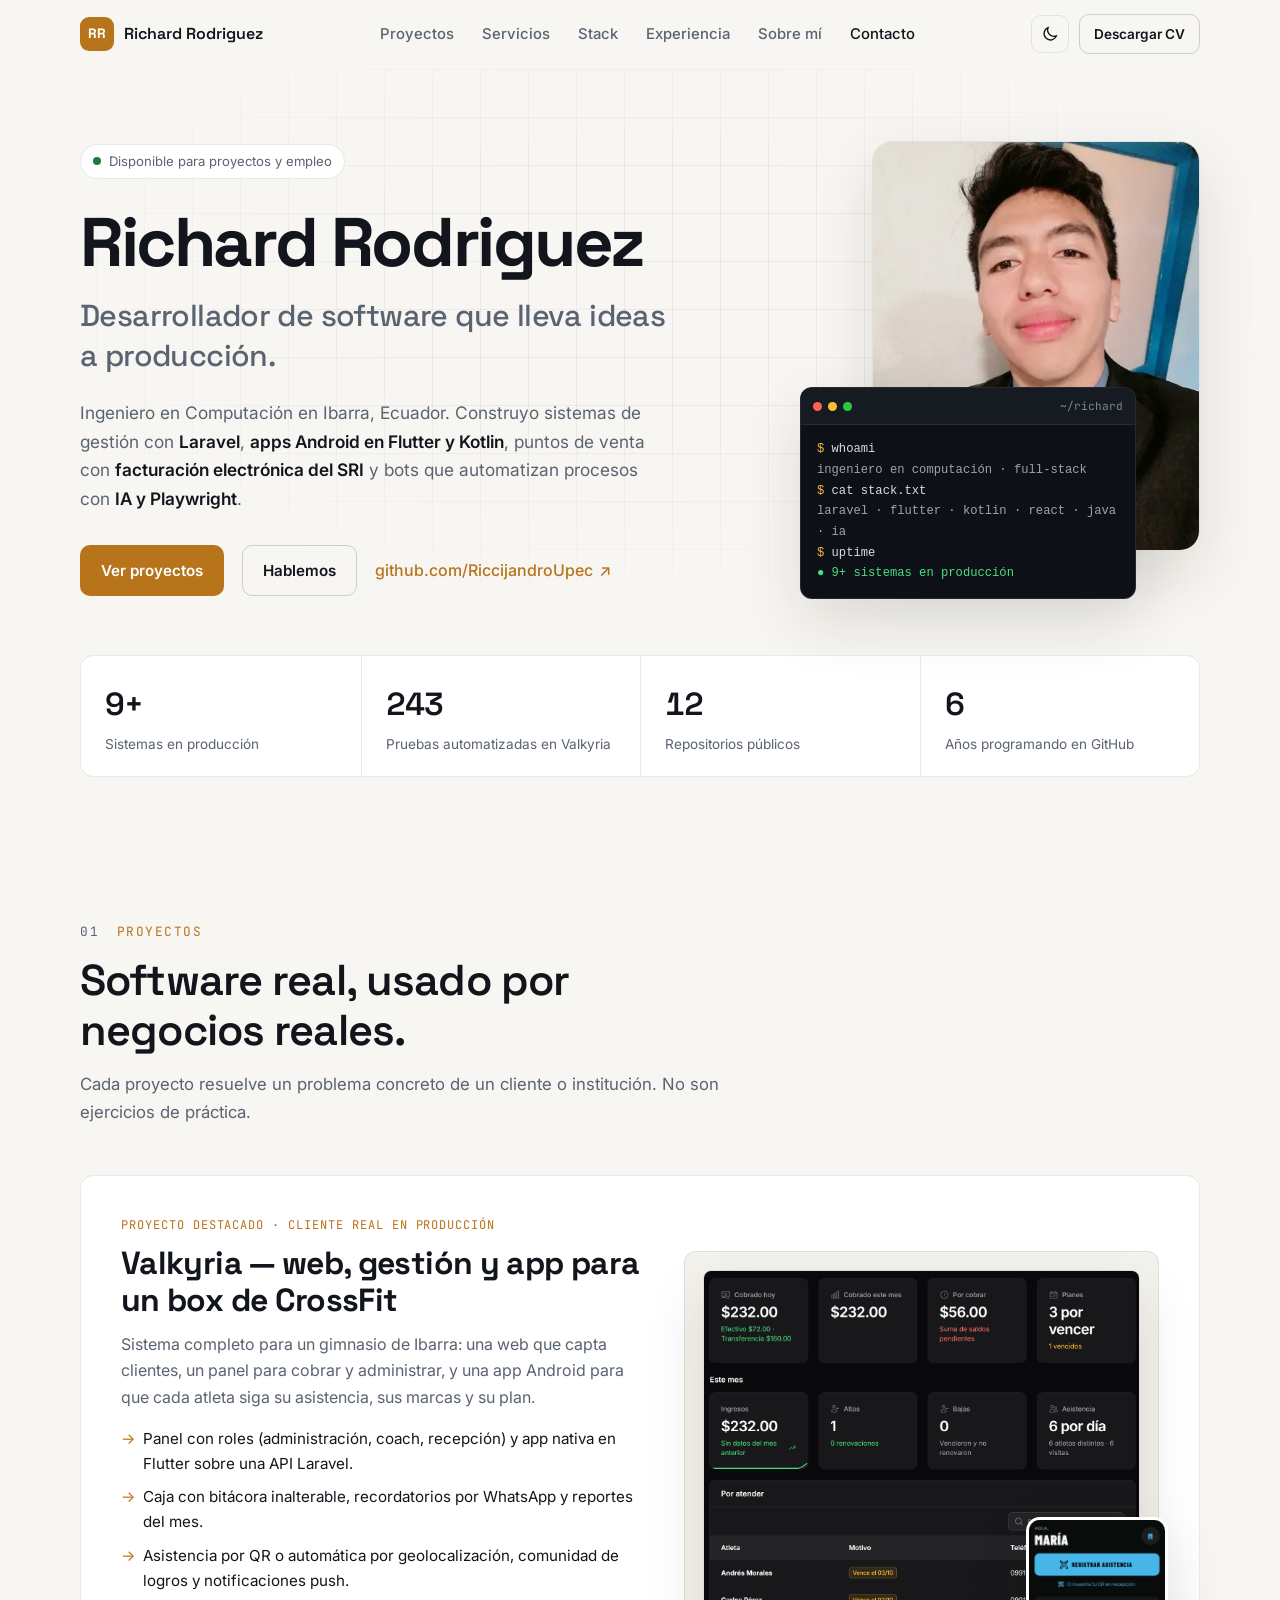
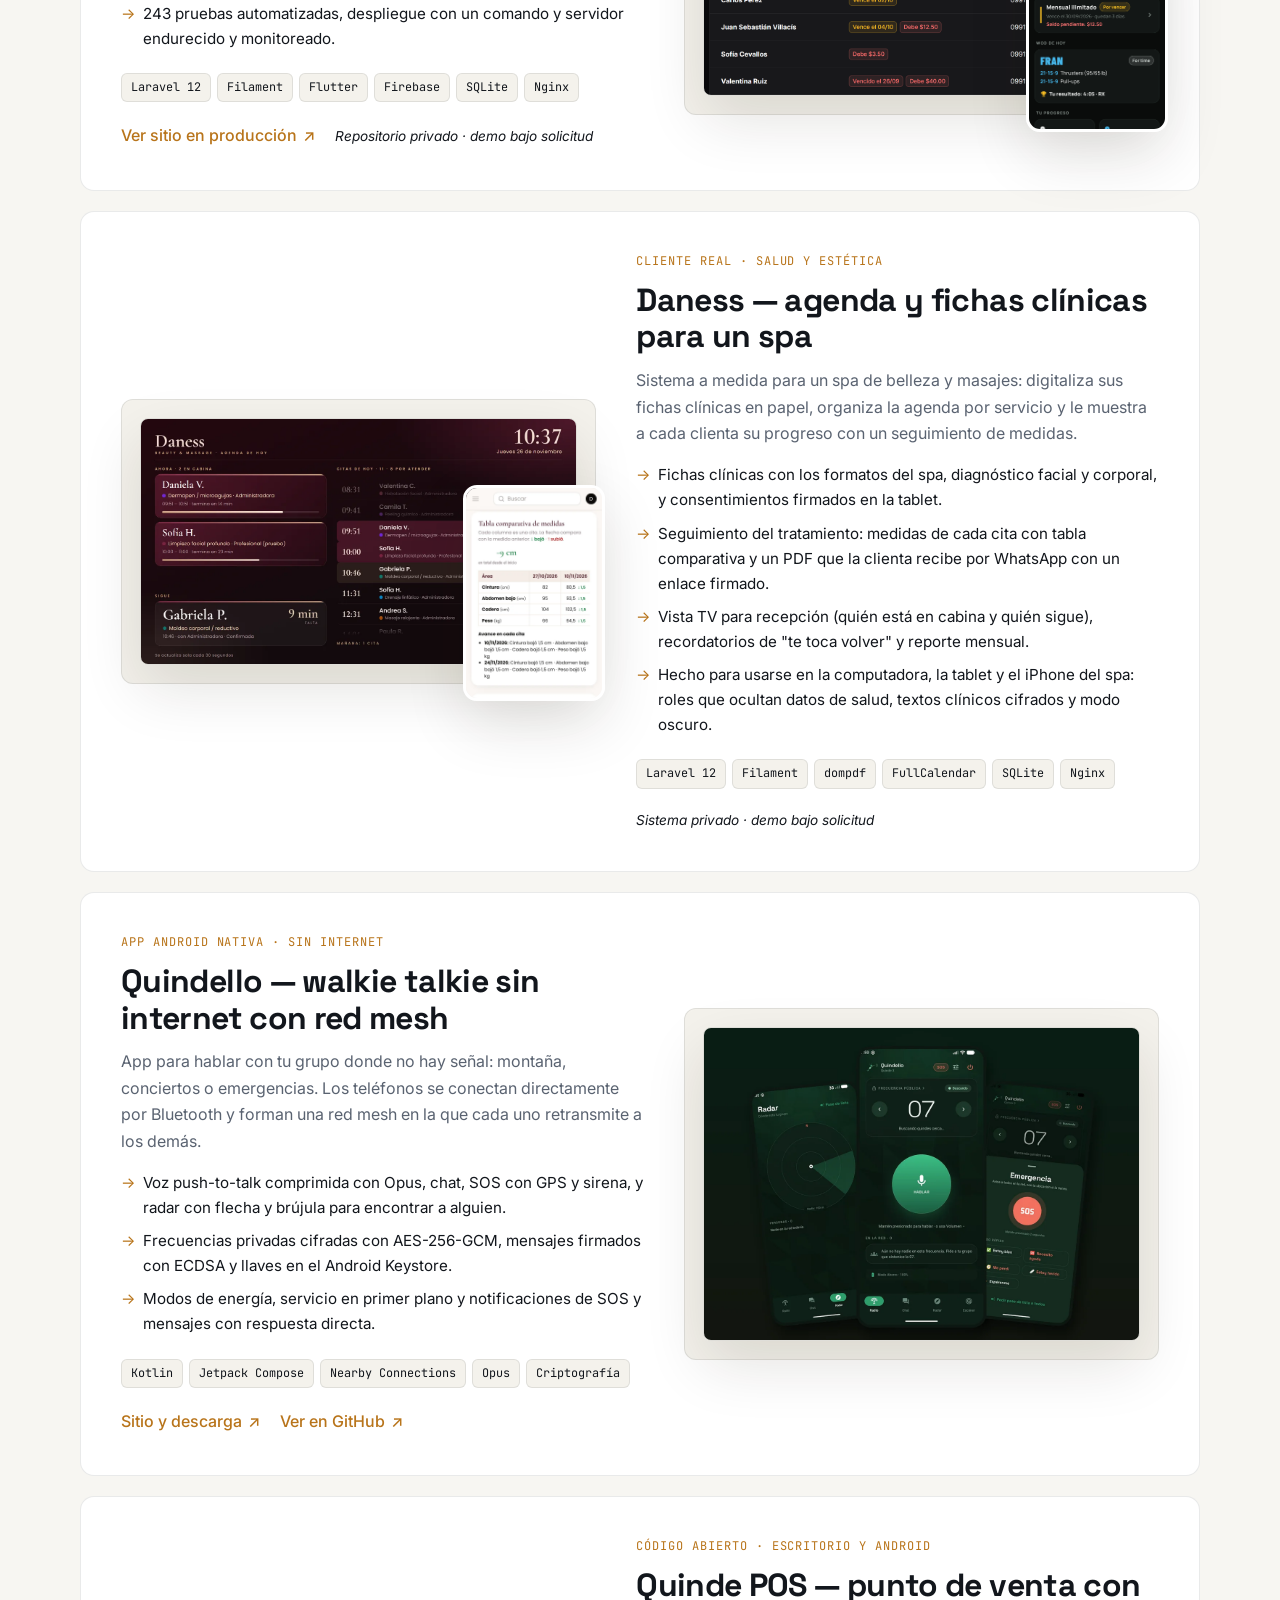
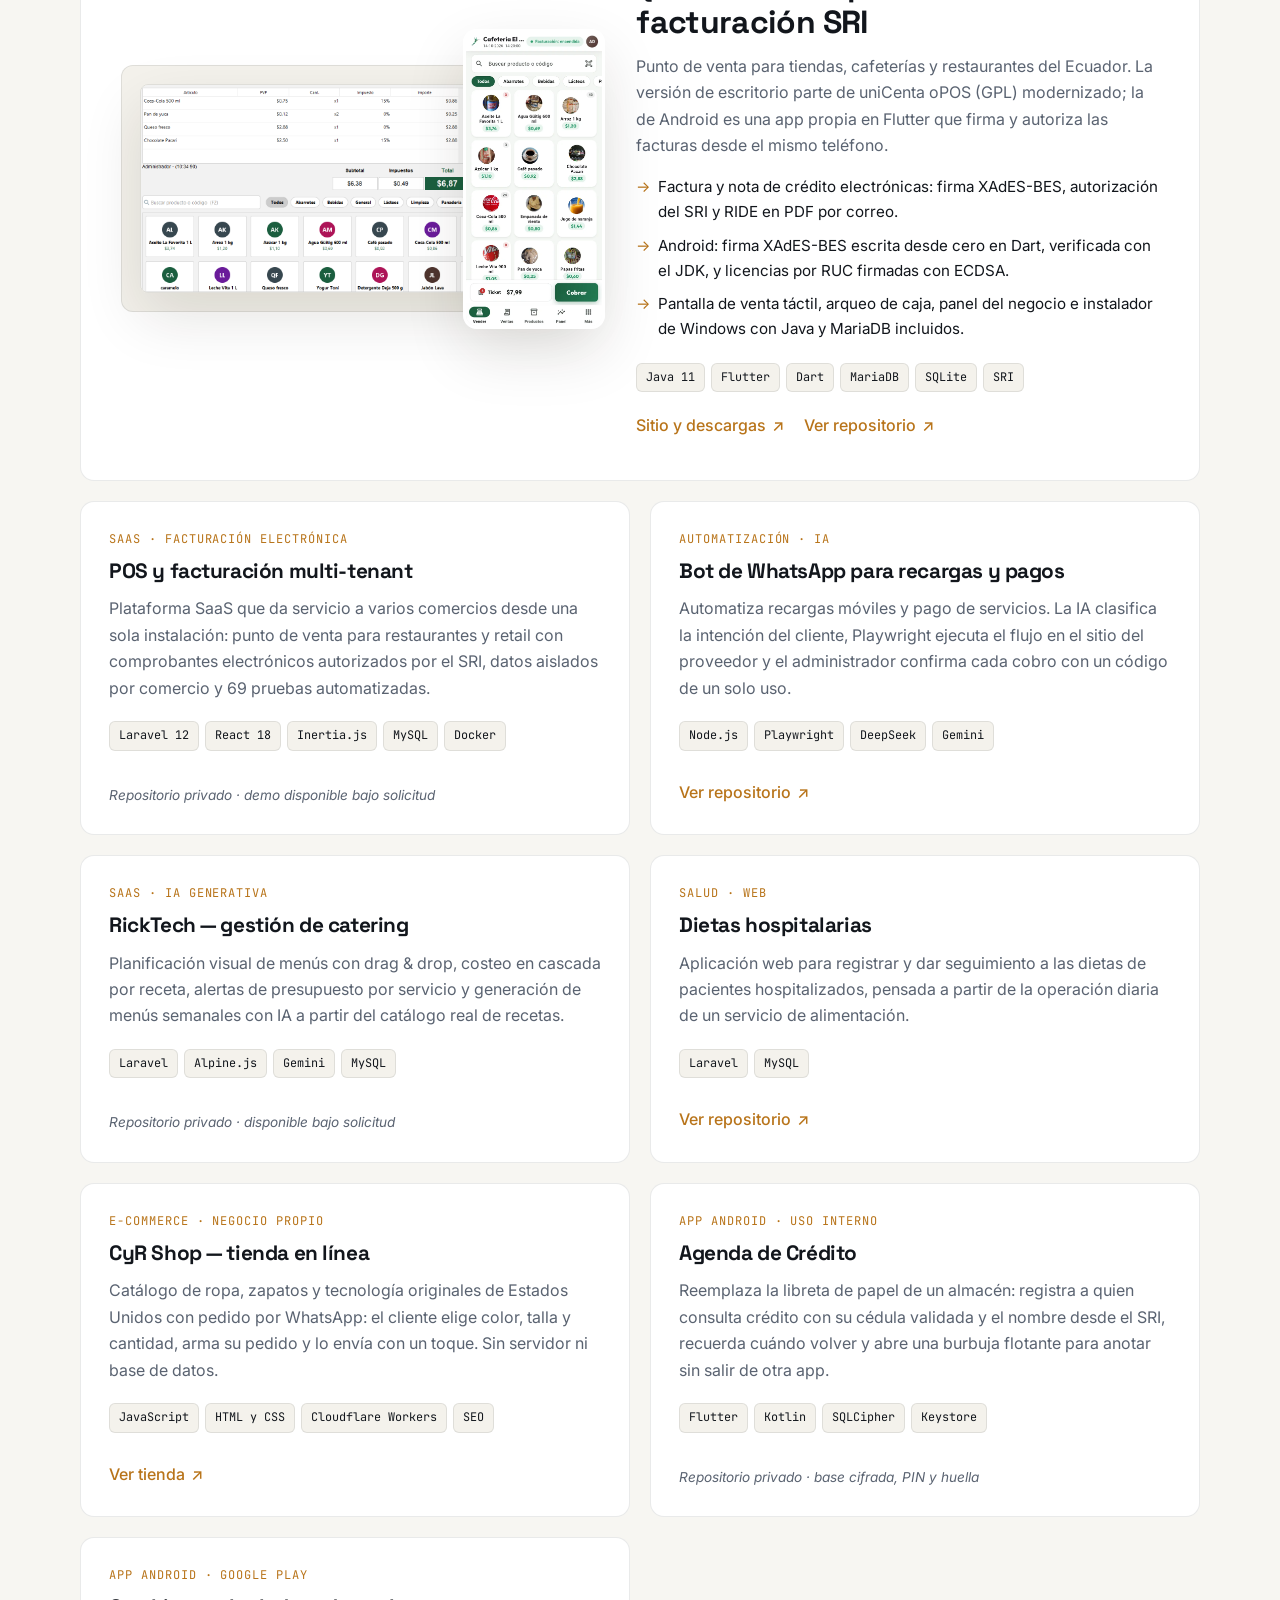
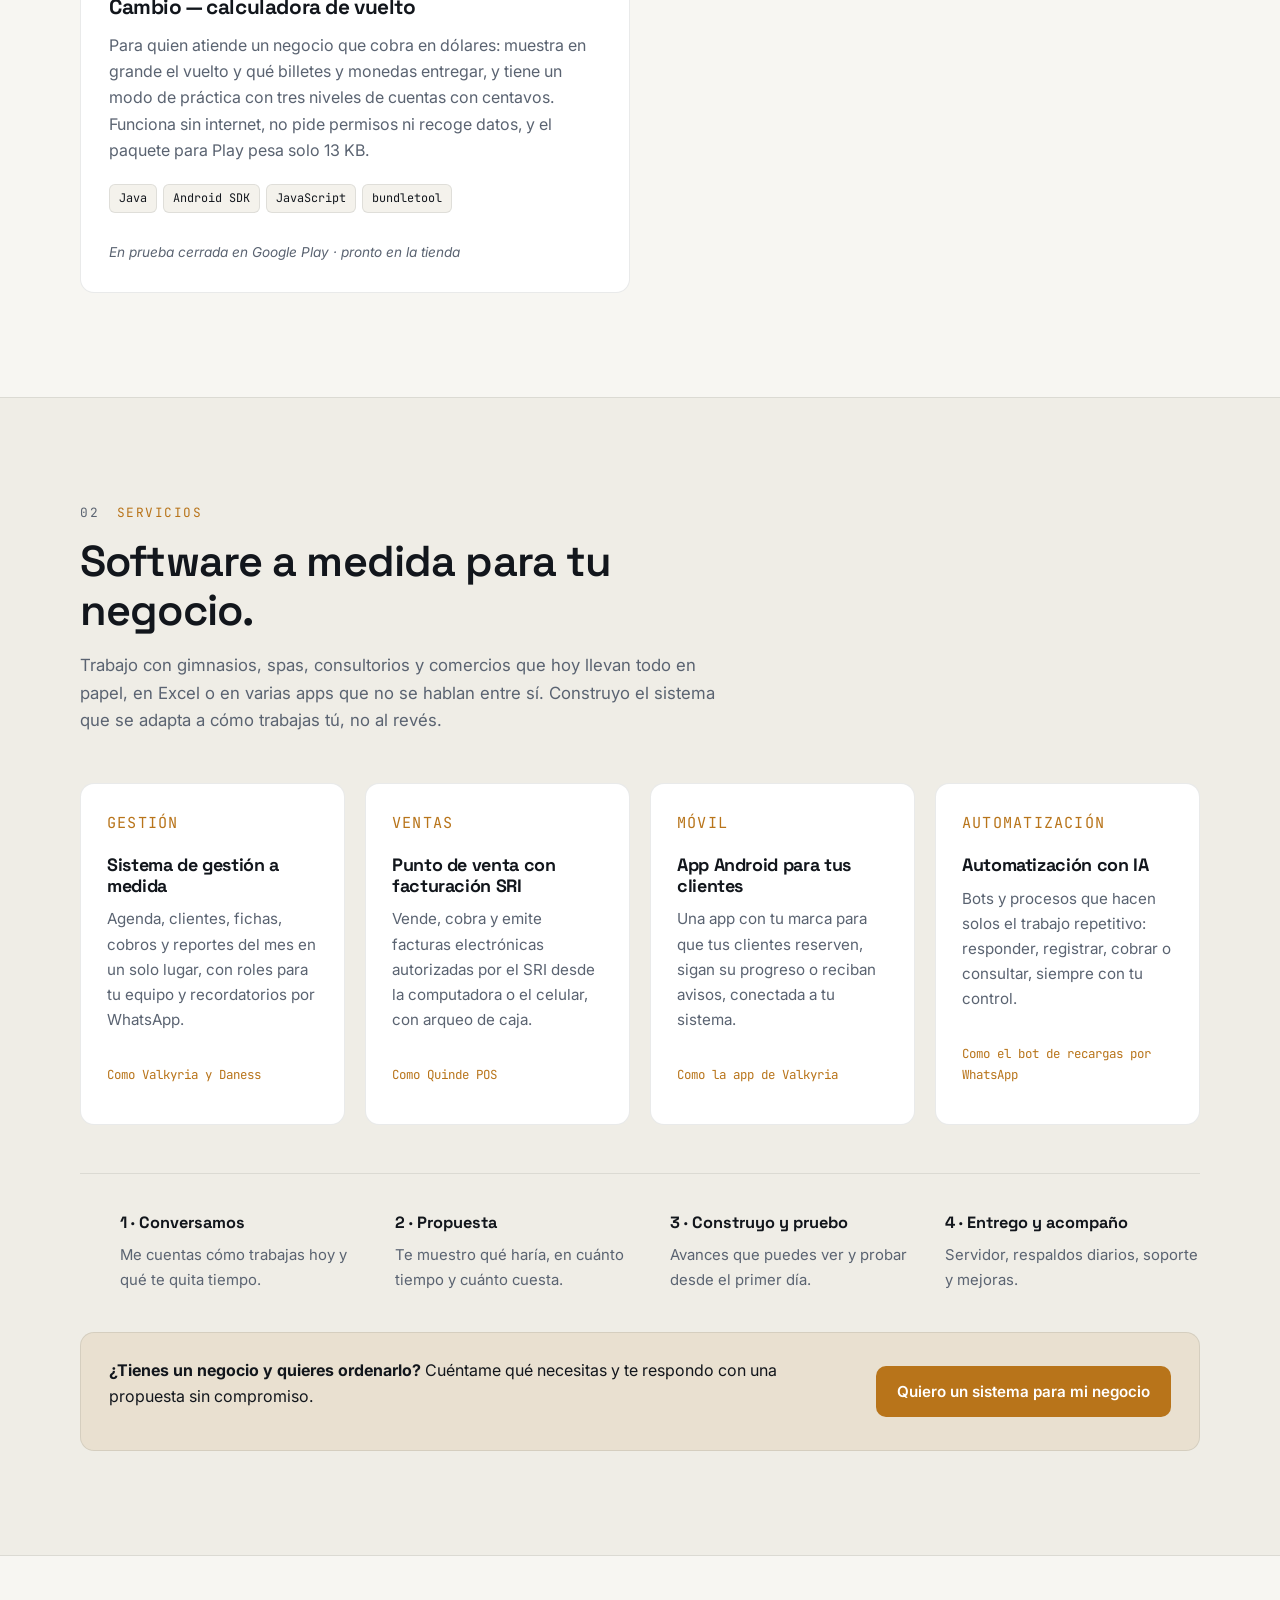
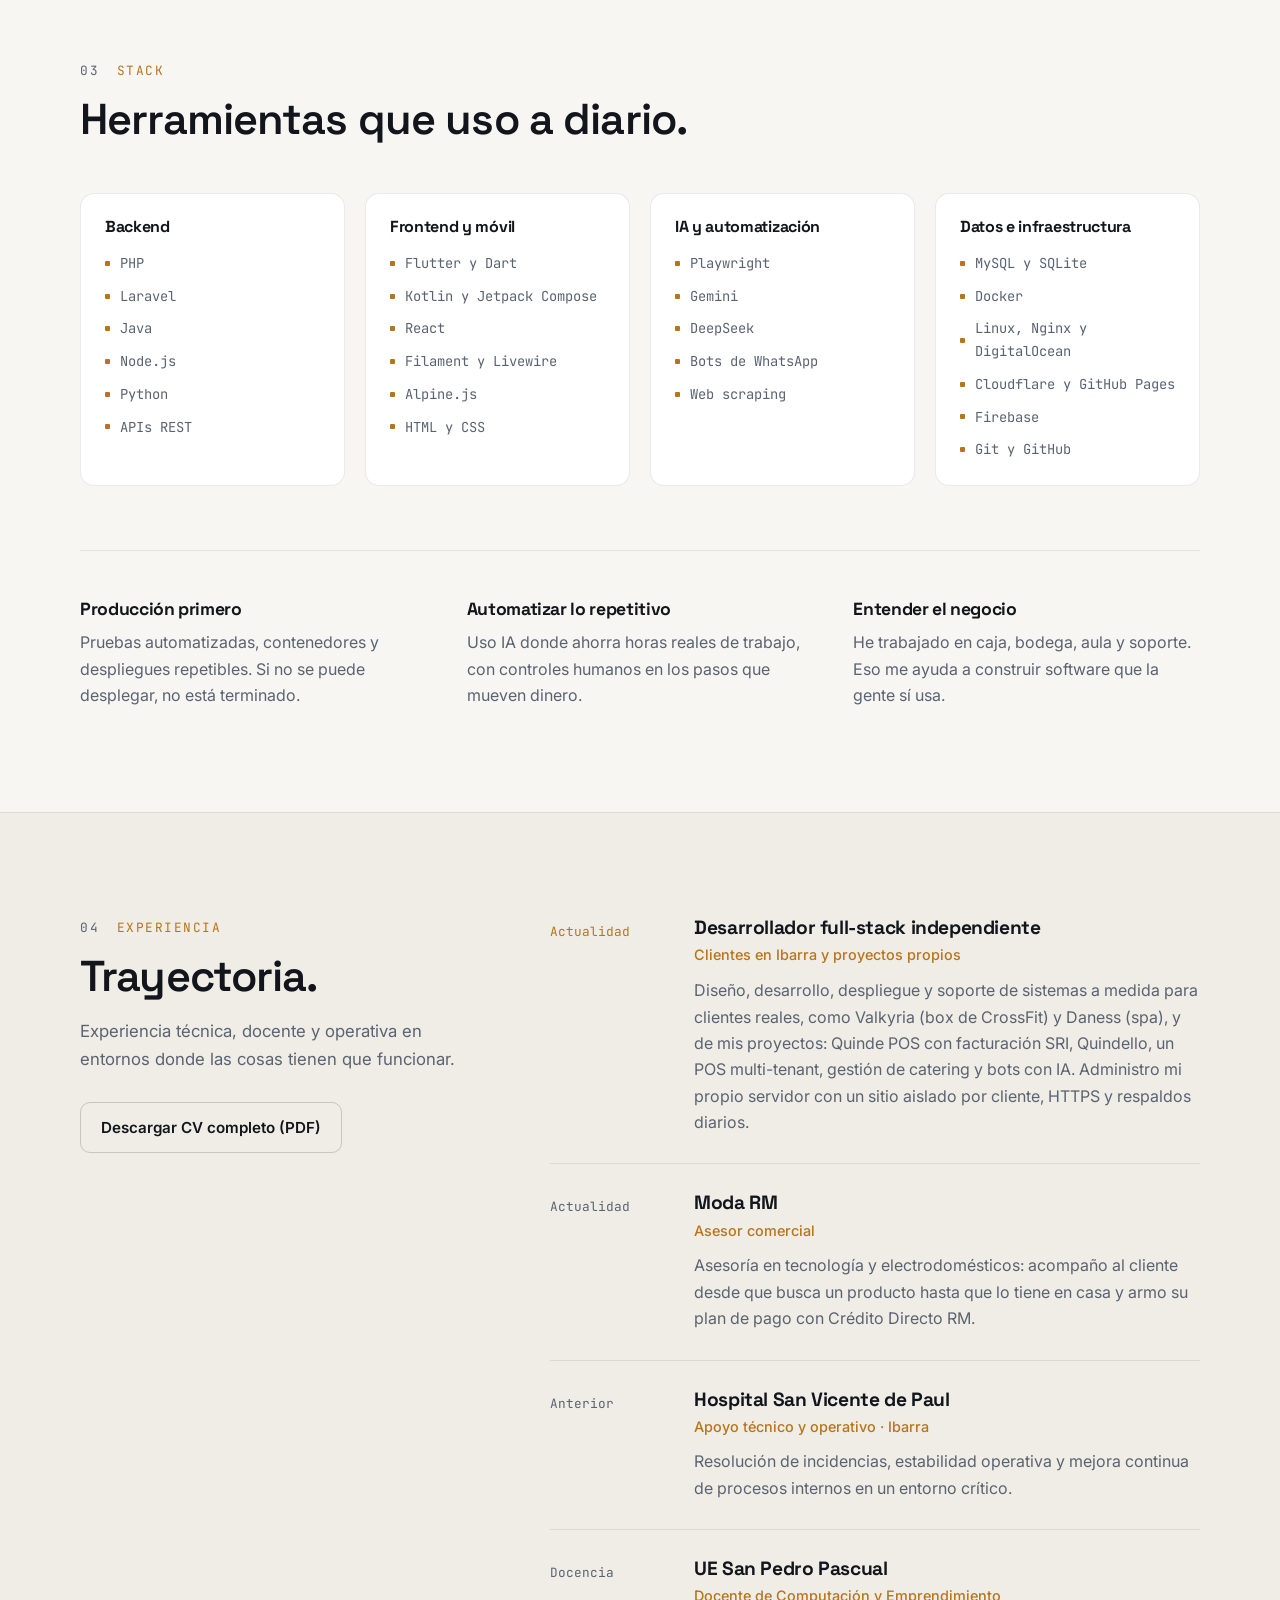
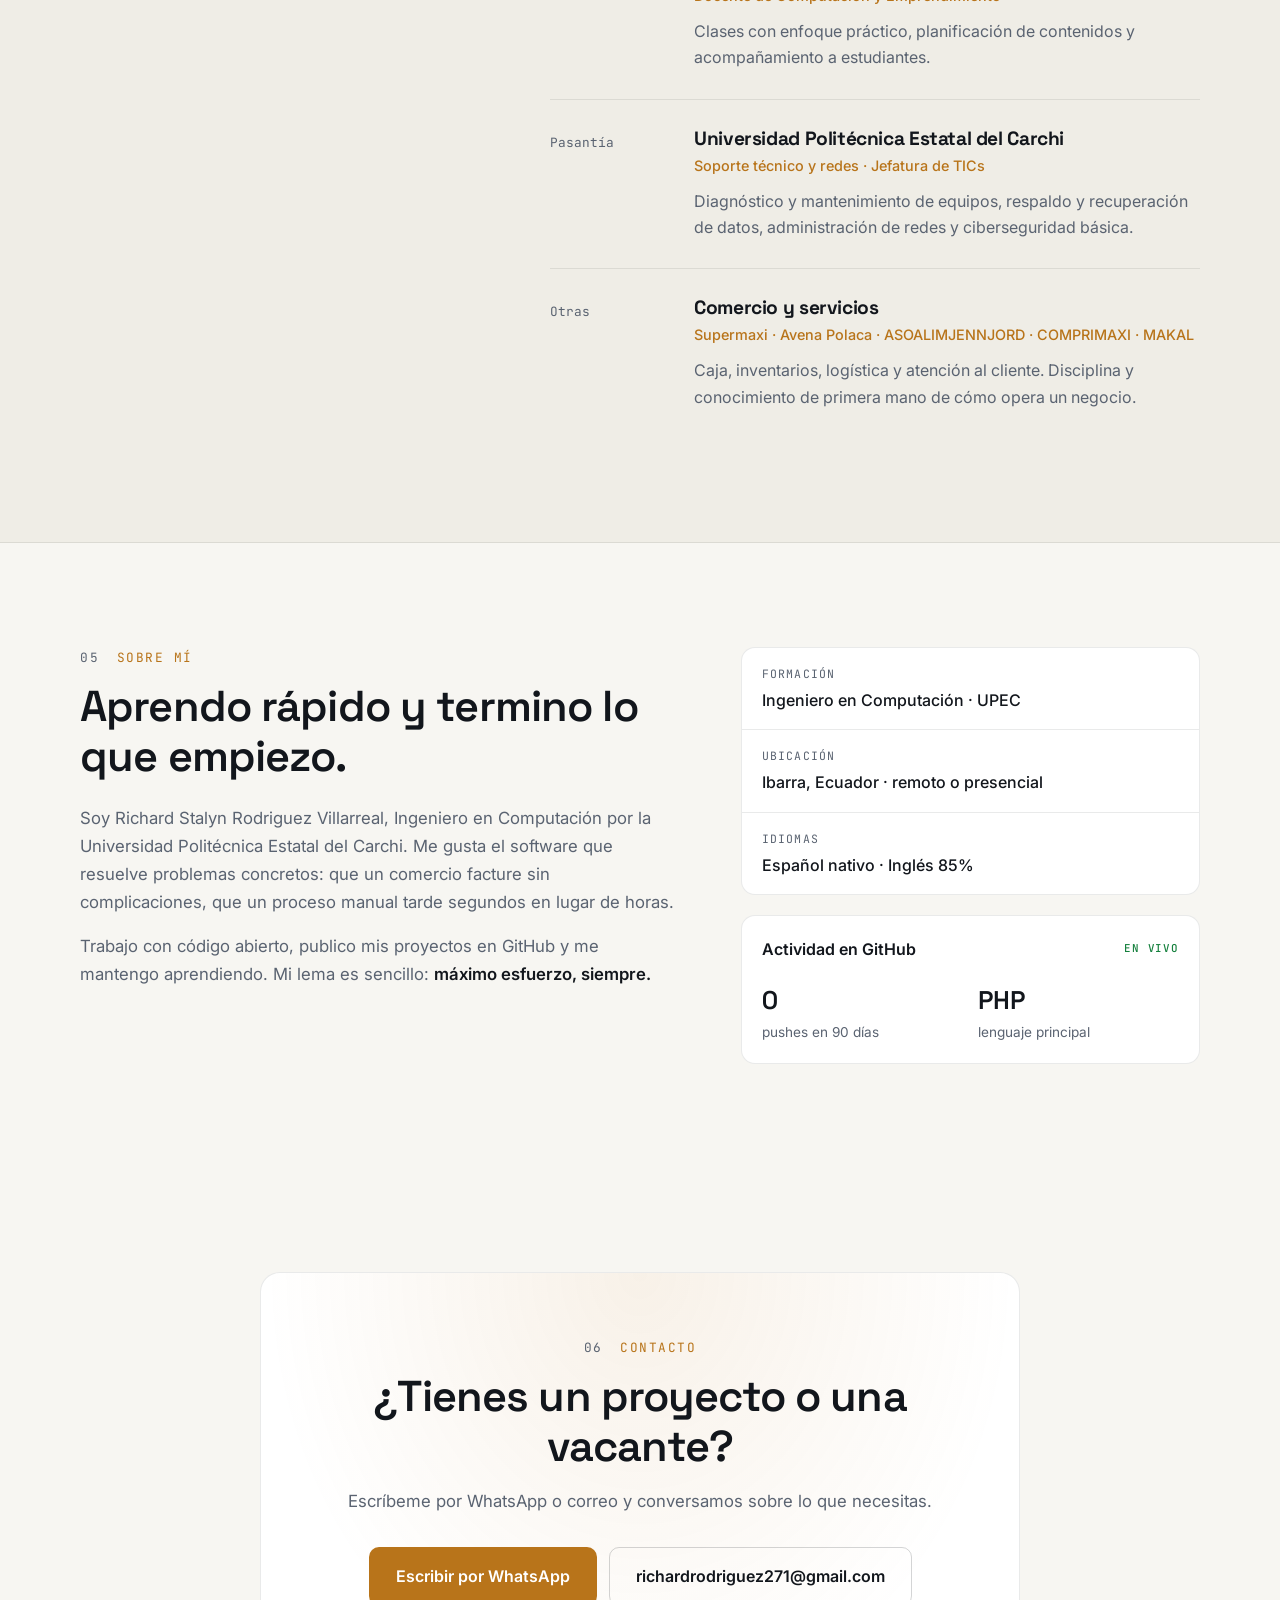
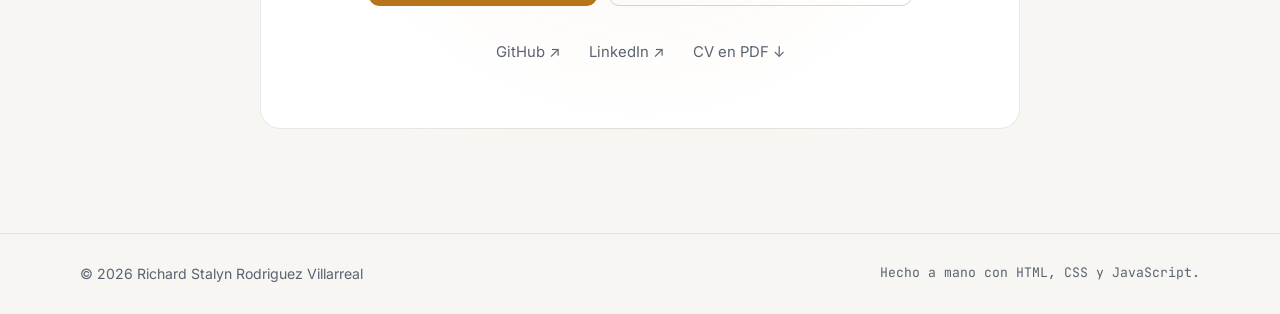
==== commit e3c23d62: "Proyectos: Cambio, calculadora de vuelto para Android (sin internet ni permisos, 13 KB) en prueba ce" ====
--- a/index.html
+++ b/index.html
@@ -405,6 +405,20 @@
               </ul>
               <p class="project-private">Repositorio privado · base cifrada, PIN y huella</p>
             </article>
+
+            <article class="project reveal delay-2">
+              <p class="project-kicker">App Android · Google Play</p>
+              <h3>Cambio — calculadora de vuelto</h3>
+              <p>
+                Para quien atiende un negocio que cobra en dólares: muestra en grande el vuelto y qué billetes y monedas
+                entregar, y tiene un modo de práctica con tres niveles de cuentas con centavos. Funciona sin internet,
+                no pide permisos ni recoge datos, y el paquete para Play pesa solo 13 KB.
+              </p>
+              <ul class="tags" aria-label="Tecnologías">
+                <li>Java</li><li>Android SDK</li><li>JavaScript</li><li>bundletool</li>
+              </ul>
+              <p class="project-private">En prueba cerrada en Google Play · pronto en la tienda</p>
+            </article>
           </div>
         </div>
       </section>
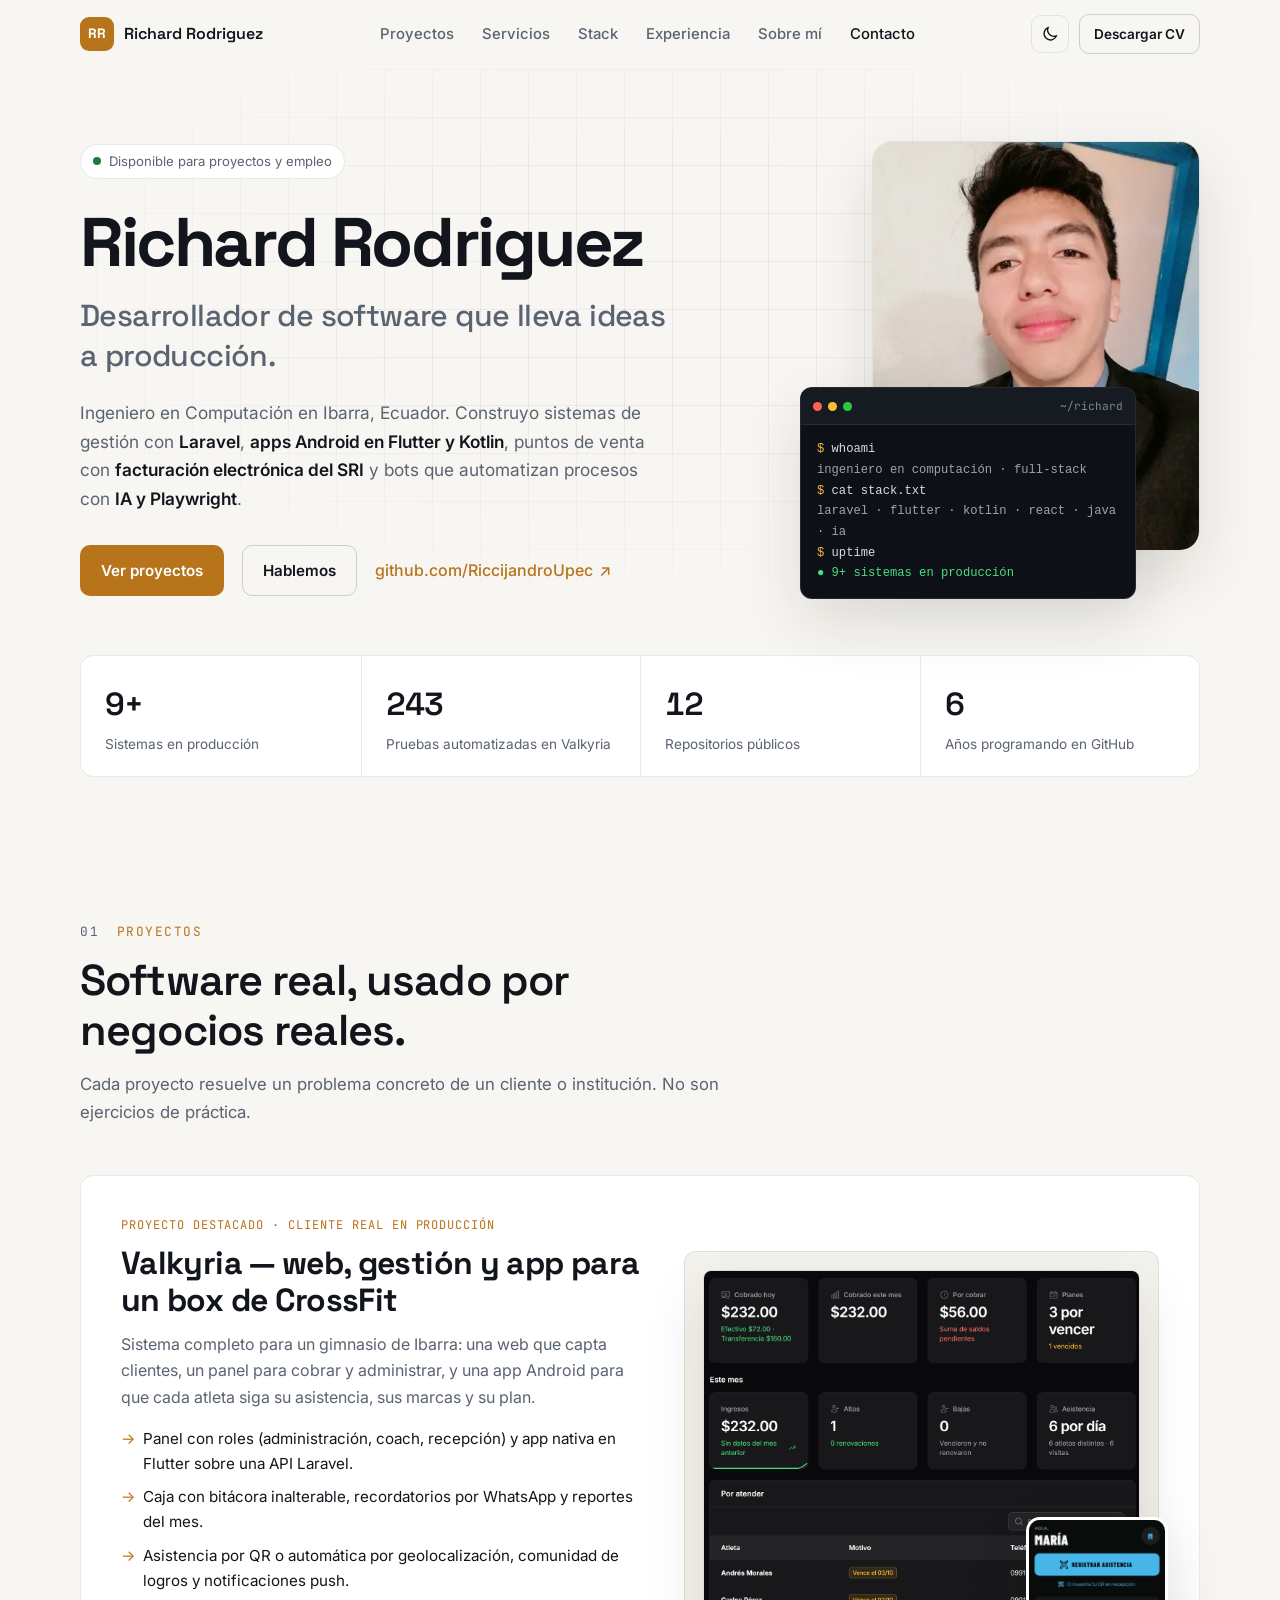
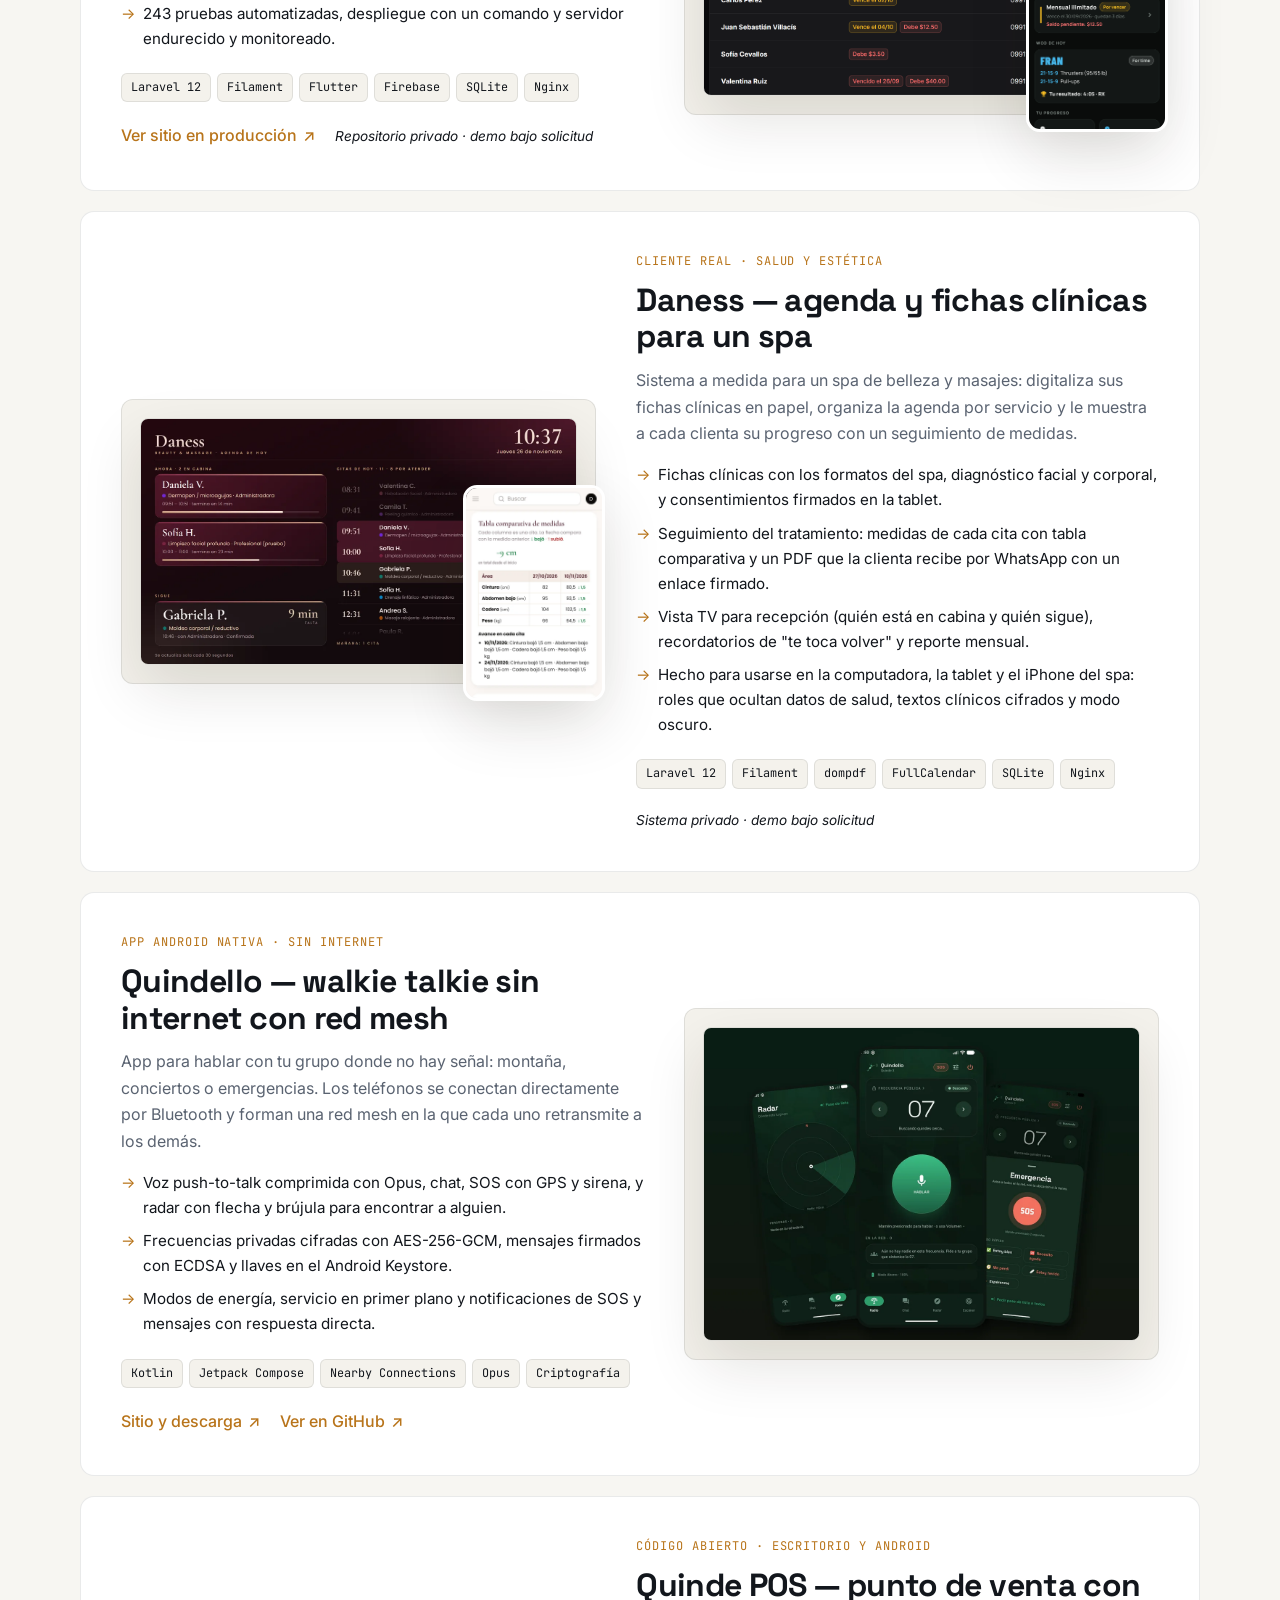
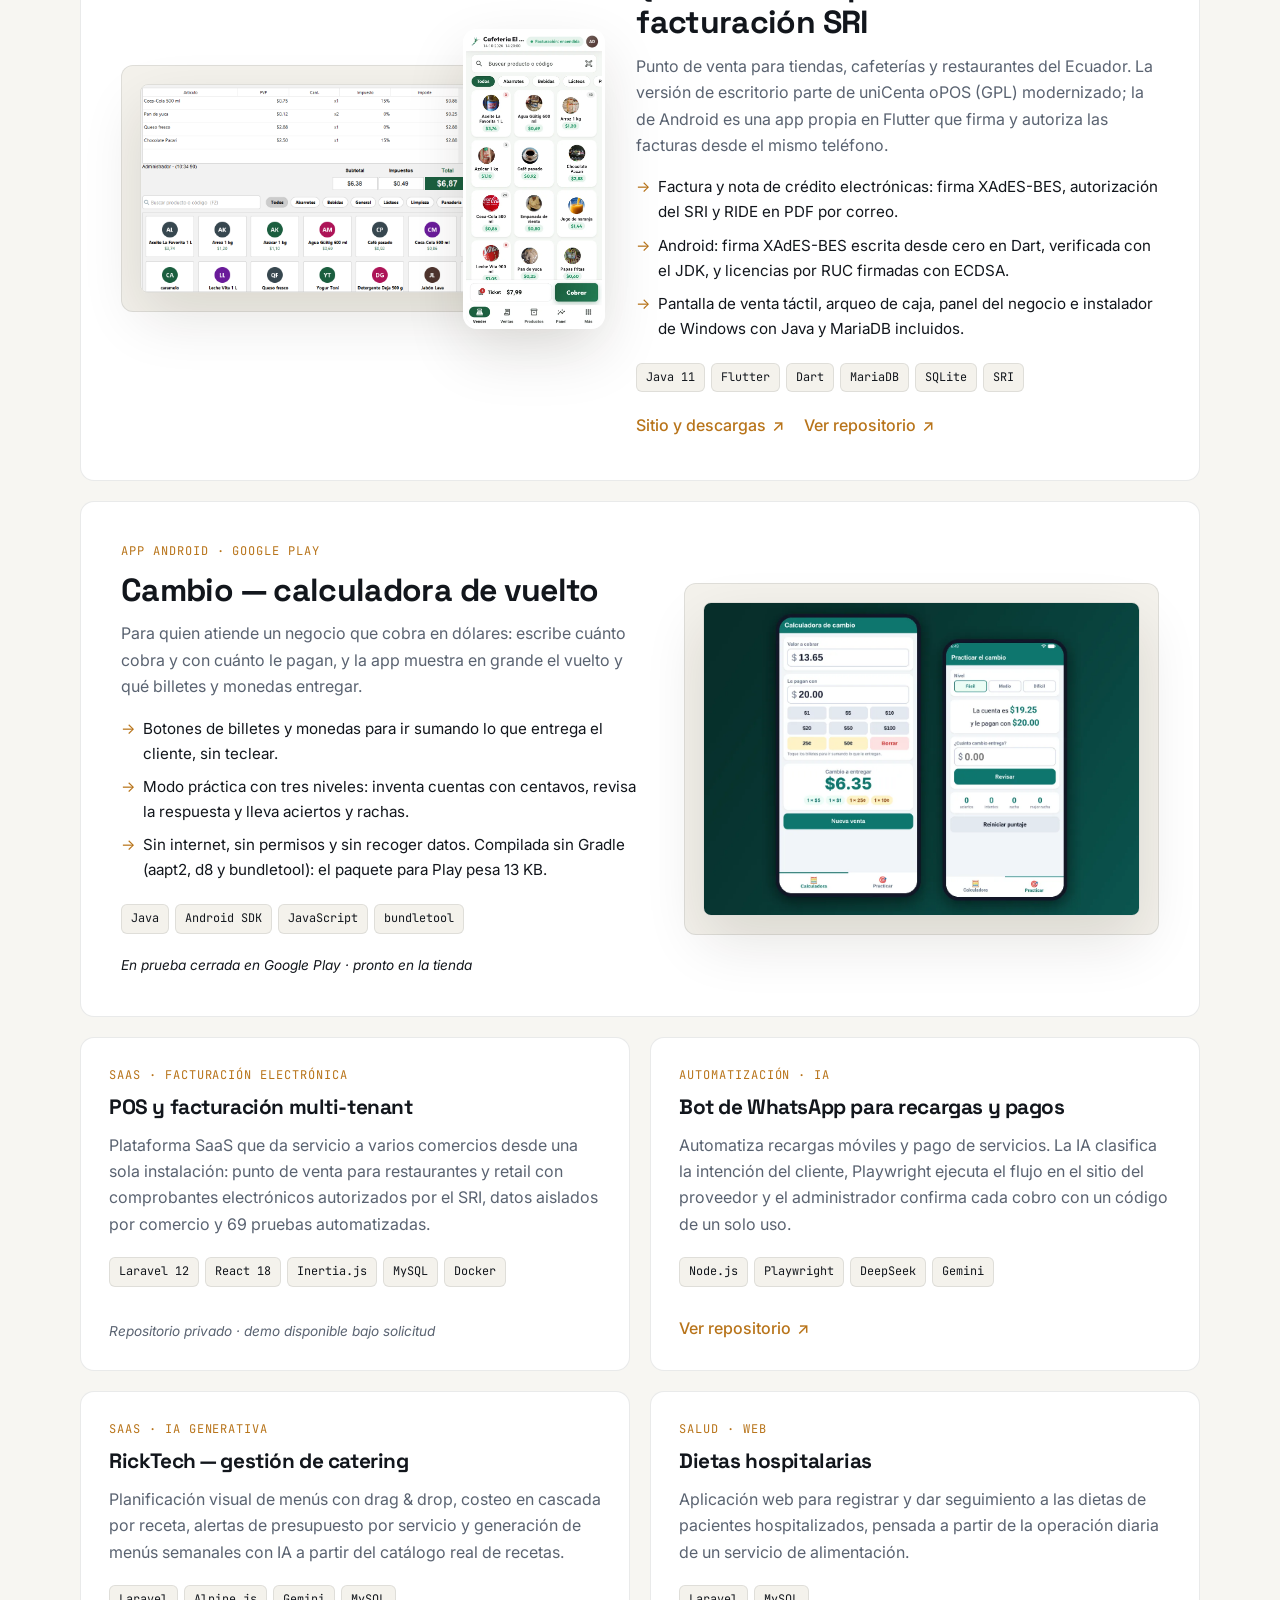
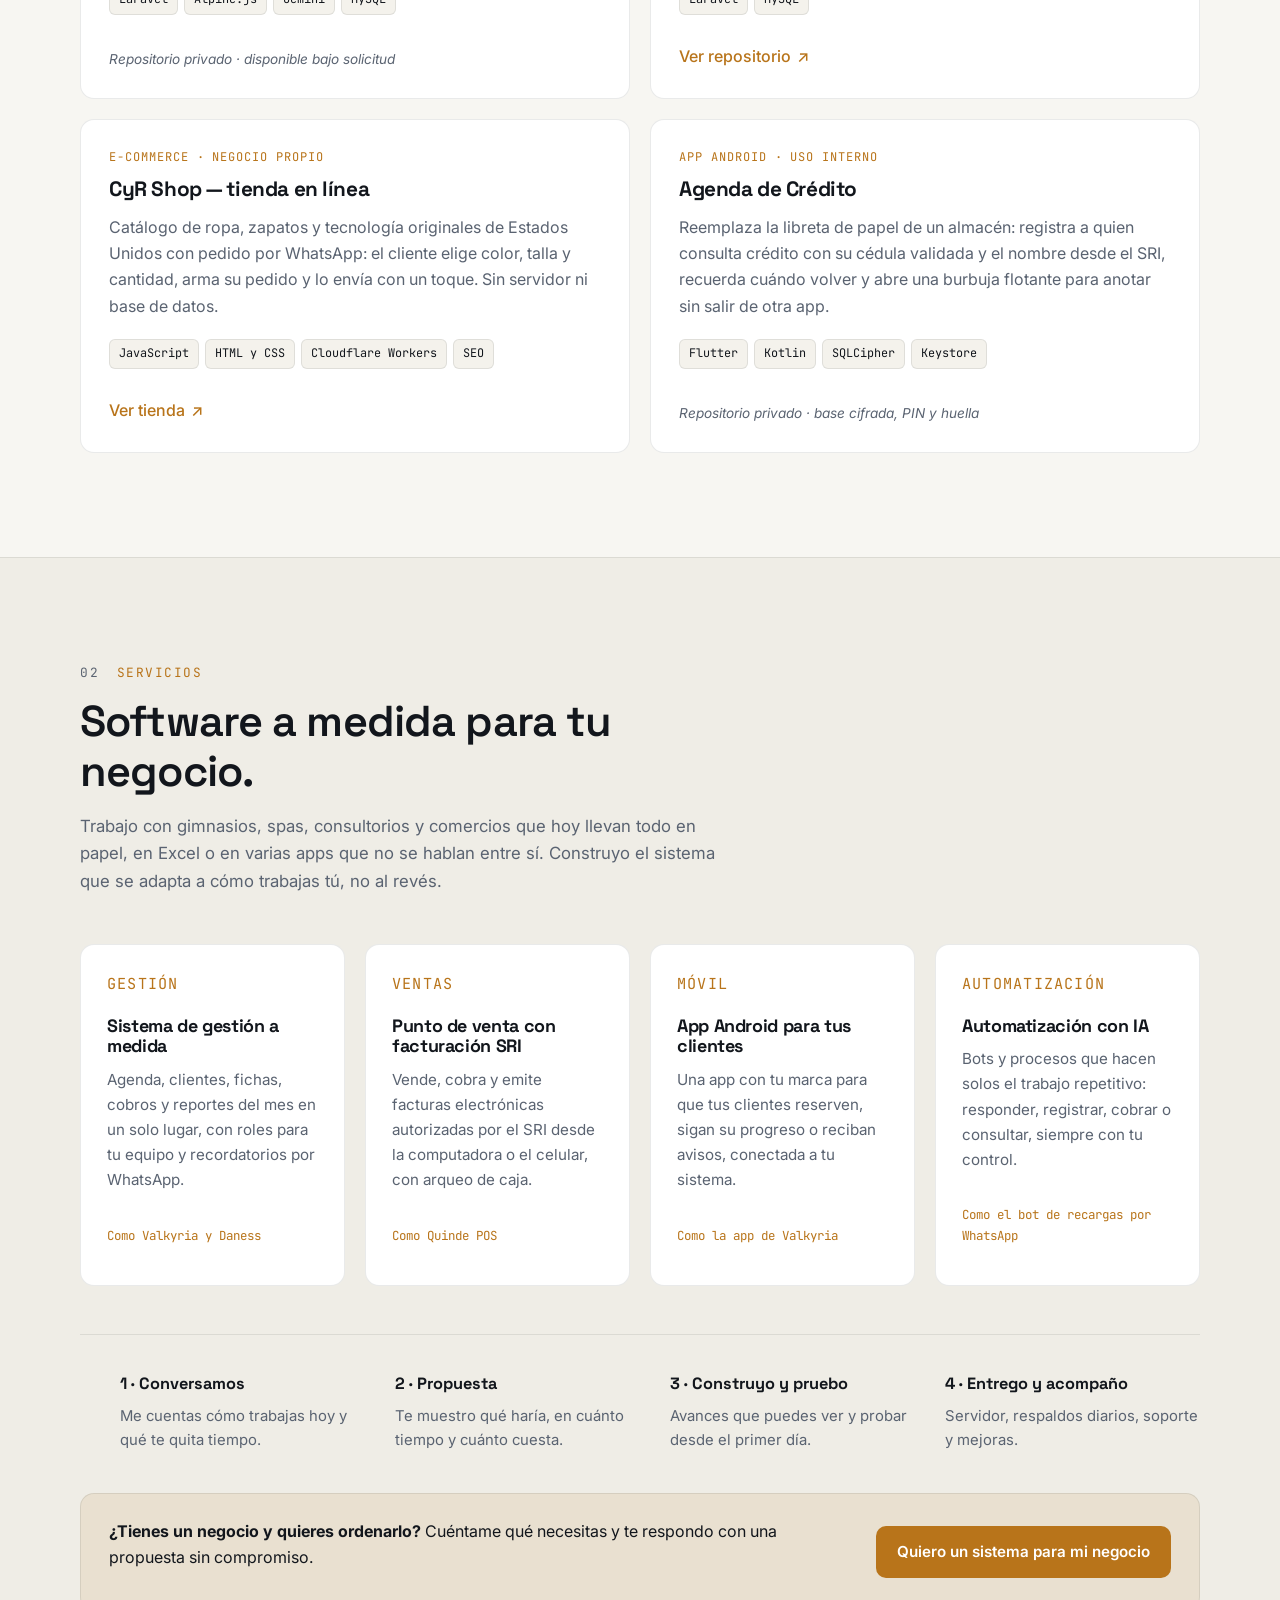
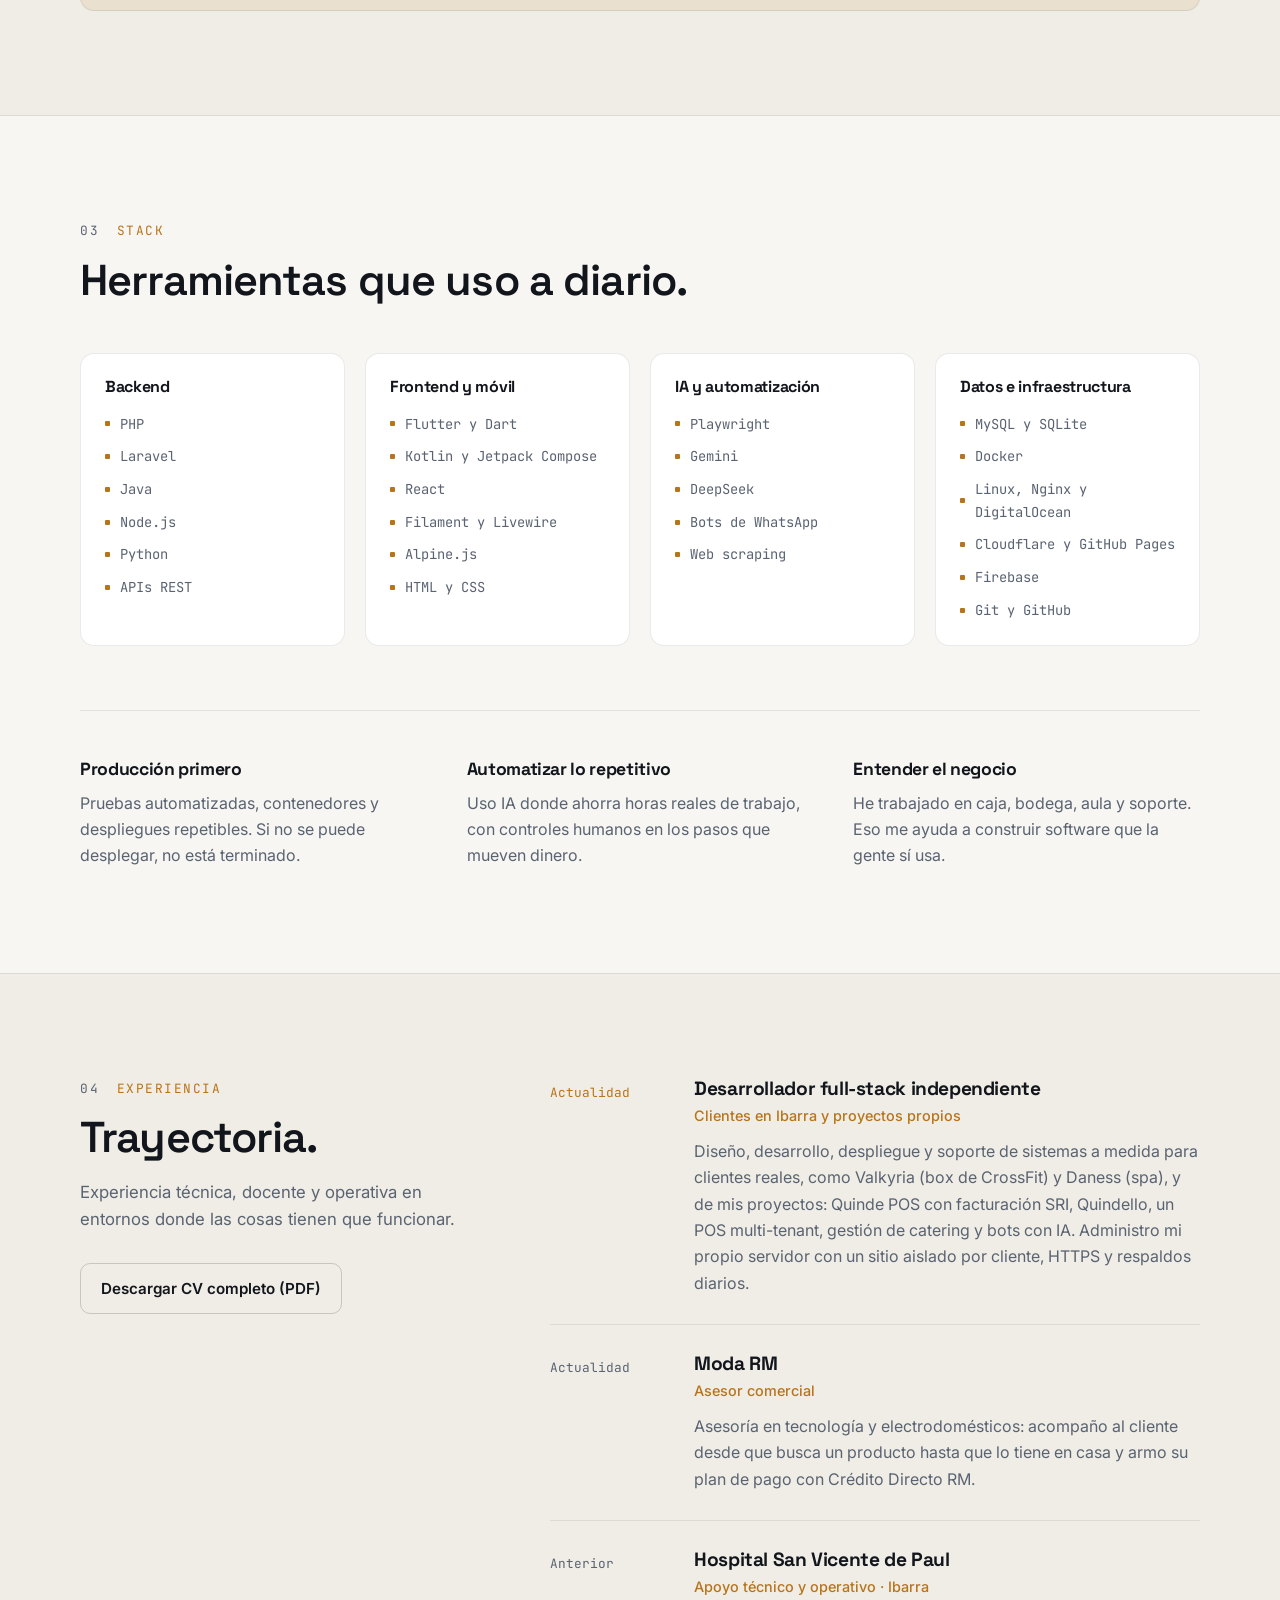
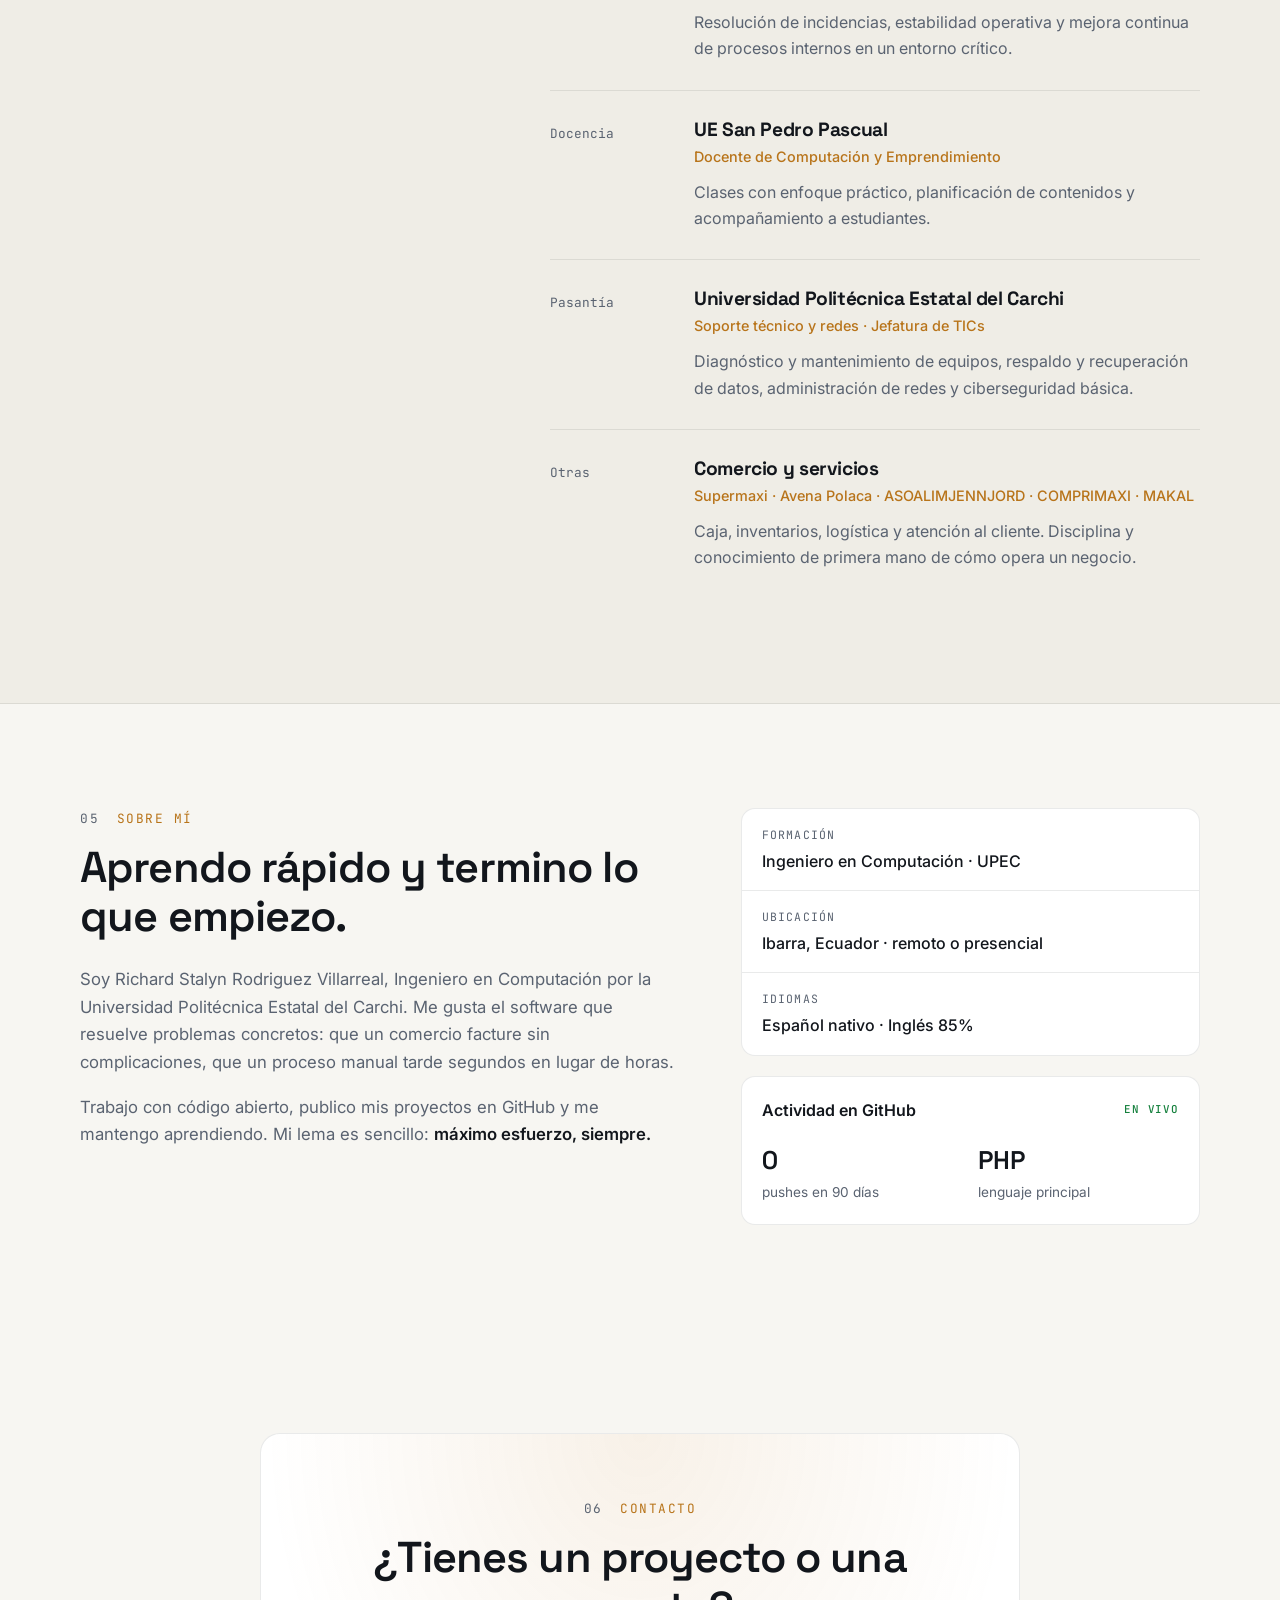
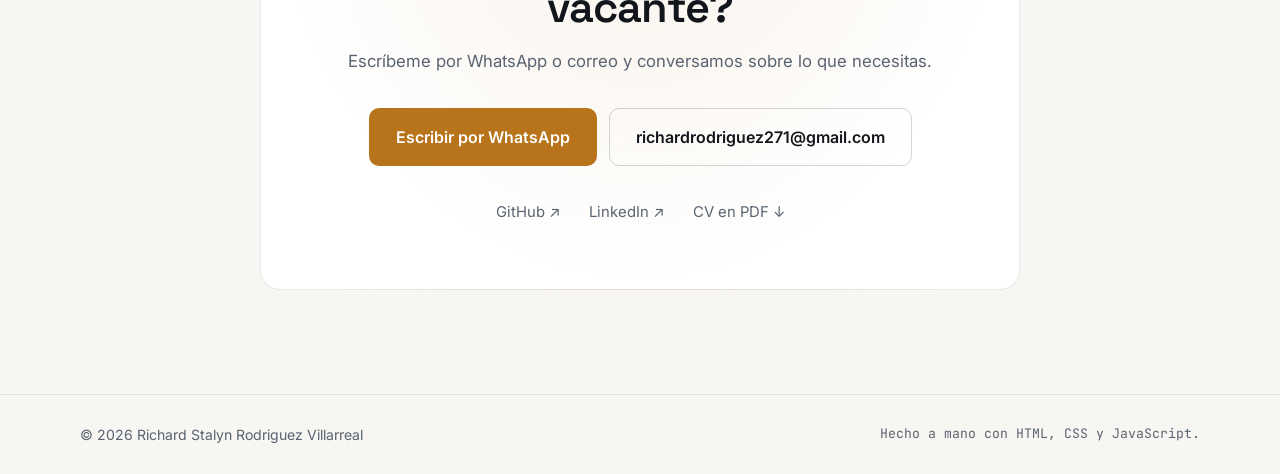
==== commit 0d5bc874: "Cambio como proyecto destacado con capturas de la calculadora y el modo práctica (WebP, 33 KB)" ====
--- a/index.html
+++ b/index.html
@@ -326,6 +326,31 @@
             </div>
           </article>
 
+          <article class="project project-featured reveal">
+            <div class="project-body">
+              <p class="project-kicker">App Android · Google Play</p>
+              <h3>Cambio — calculadora de vuelto</h3>
+              <p>
+                Para quien atiende un negocio que cobra en dólares: escribe cuánto cobra y con cuánto le pagan, y la app
+                muestra en grande el vuelto y qué billetes y monedas entregar.
+              </p>
+              <ul class="project-points">
+                <li>Botones de billetes y monedas para ir sumando lo que entrega el cliente, sin teclear.</li>
+                <li>Modo práctica con tres niveles: inventa cuentas con centavos, revisa la respuesta y lleva aciertos y rachas.</li>
+                <li>Sin internet, sin permisos y sin recoger datos. Compilada sin Gradle (aapt2, d8 y bundletool): el paquete para Play pesa 13 KB.</li>
+              </ul>
+              <ul class="tags" aria-label="Tecnologías">
+                <li>Java</li><li>Android SDK</li><li>JavaScript</li><li>bundletool</li>
+              </ul>
+              <div class="project-links">
+                <span class="project-private">En prueba cerrada en Google Play · pronto en la tienda</span>
+              </div>
+            </div>
+            <div class="project-visual project-shots">
+              <img class="shot-desktop" src="img/cambio-pantallas.webp" alt="Dos pantallas de Cambio: la calculadora con un vuelto de $6.35 y los billetes a entregar, y el modo Practicar con niveles Fácil, Medio y Difícil" width="1200" height="860" loading="lazy" />
+            </div>
+          </article>
+
           <div class="project-grid">
             <article class="project reveal">
               <p class="project-kicker">SaaS · Facturación electrónica</p>
@@ -406,19 +431,6 @@
               <p class="project-private">Repositorio privado · base cifrada, PIN y huella</p>
             </article>
 
-            <article class="project reveal delay-2">
-              <p class="project-kicker">App Android · Google Play</p>
-              <h3>Cambio — calculadora de vuelto</h3>
-              <p>
-                Para quien atiende un negocio que cobra en dólares: muestra en grande el vuelto y qué billetes y monedas
-                entregar, y tiene un modo de práctica con tres niveles de cuentas con centavos. Funciona sin internet,
-                no pide permisos ni recoge datos, y el paquete para Play pesa solo 13 KB.
-              </p>
-              <ul class="tags" aria-label="Tecnologías">
-                <li>Java</li><li>Android SDK</li><li>JavaScript</li><li>bundletool</li>
-              </ul>
-              <p class="project-private">En prueba cerrada en Google Play · pronto en la tienda</p>
-            </article>
           </div>
         </div>
       </section>
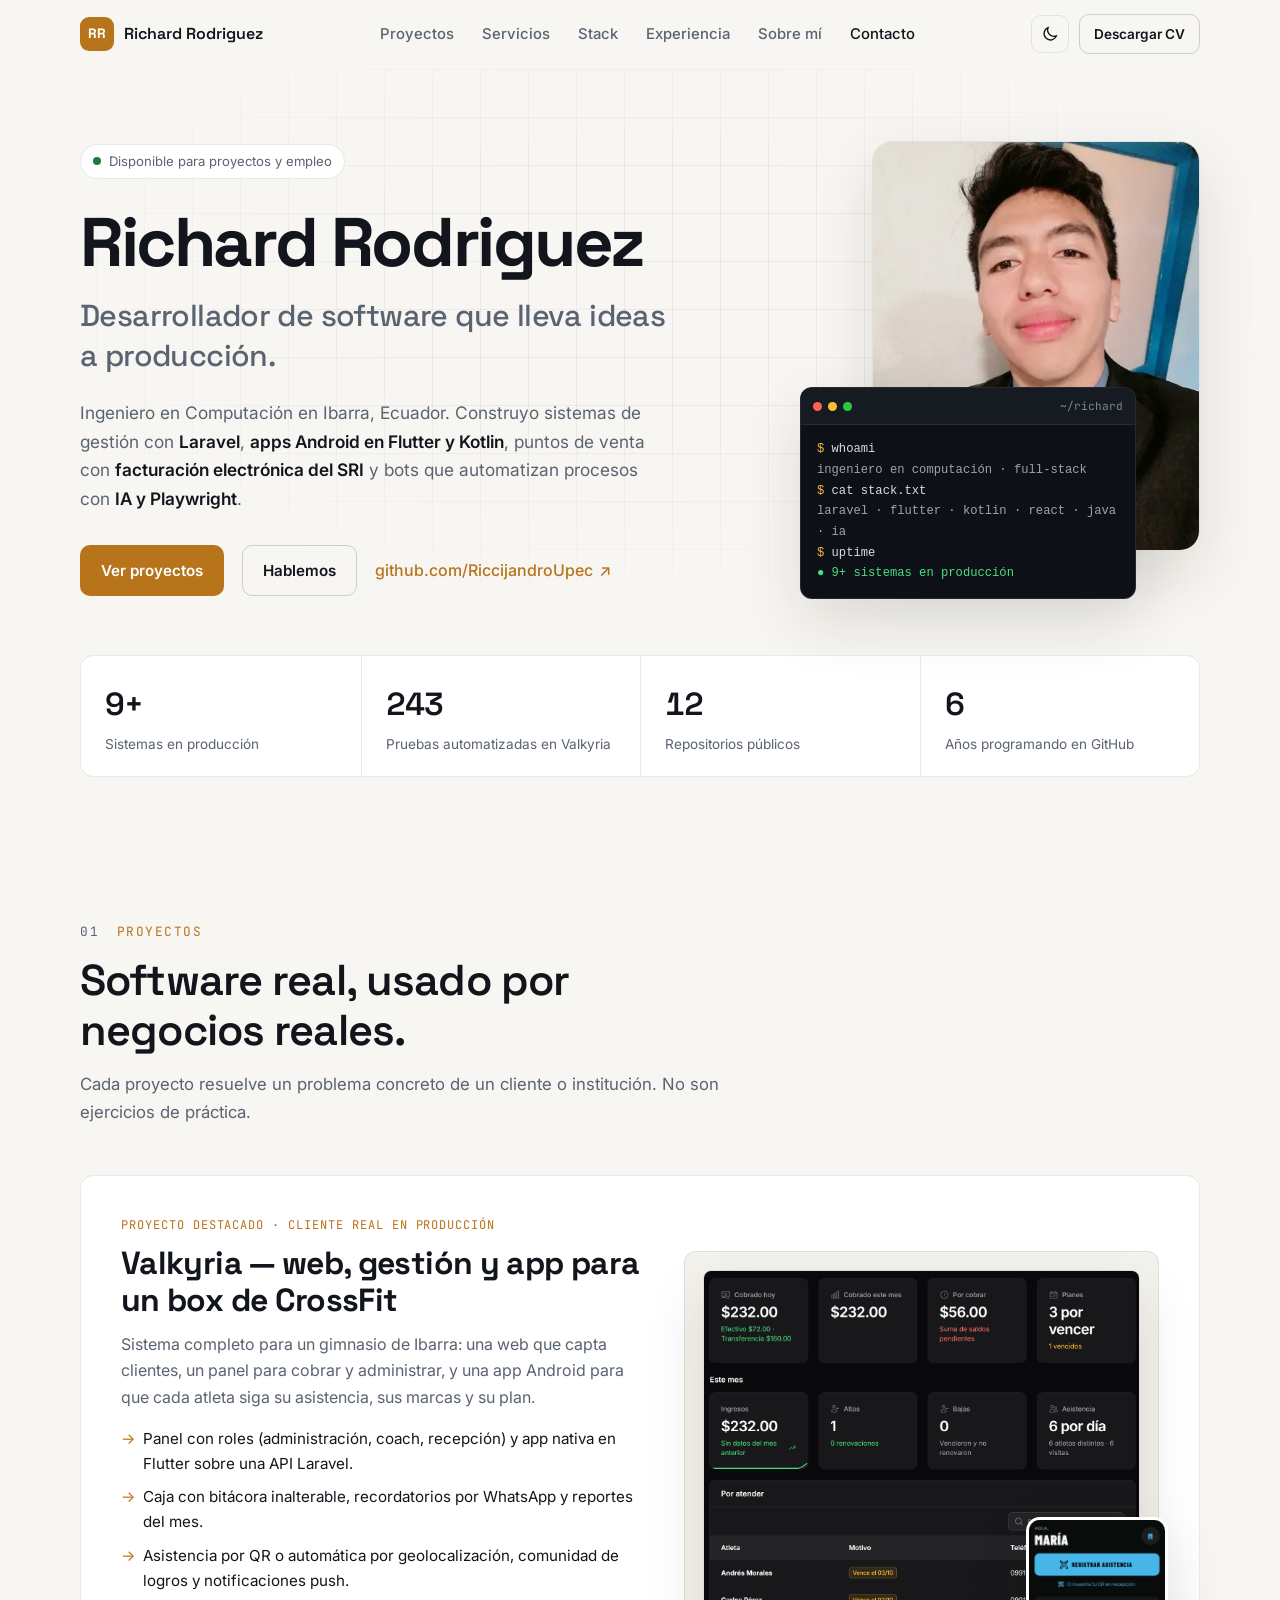
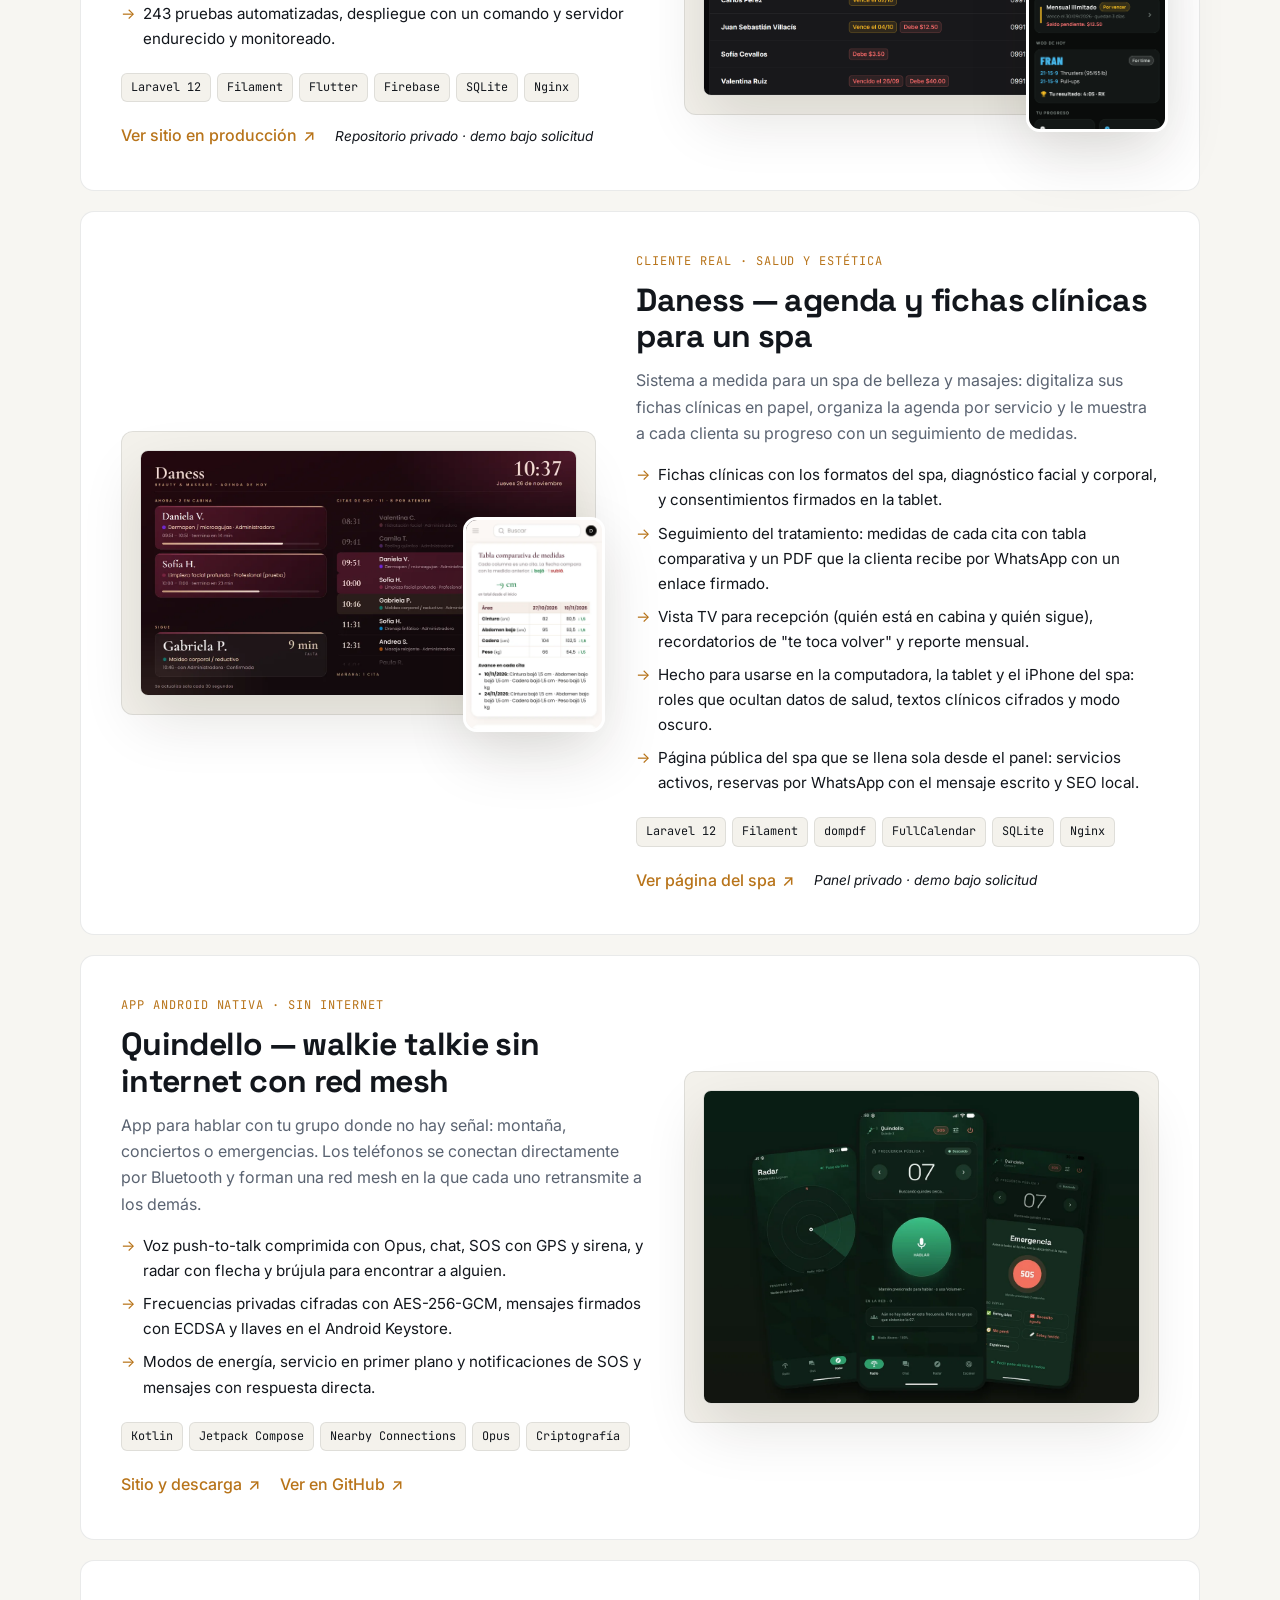
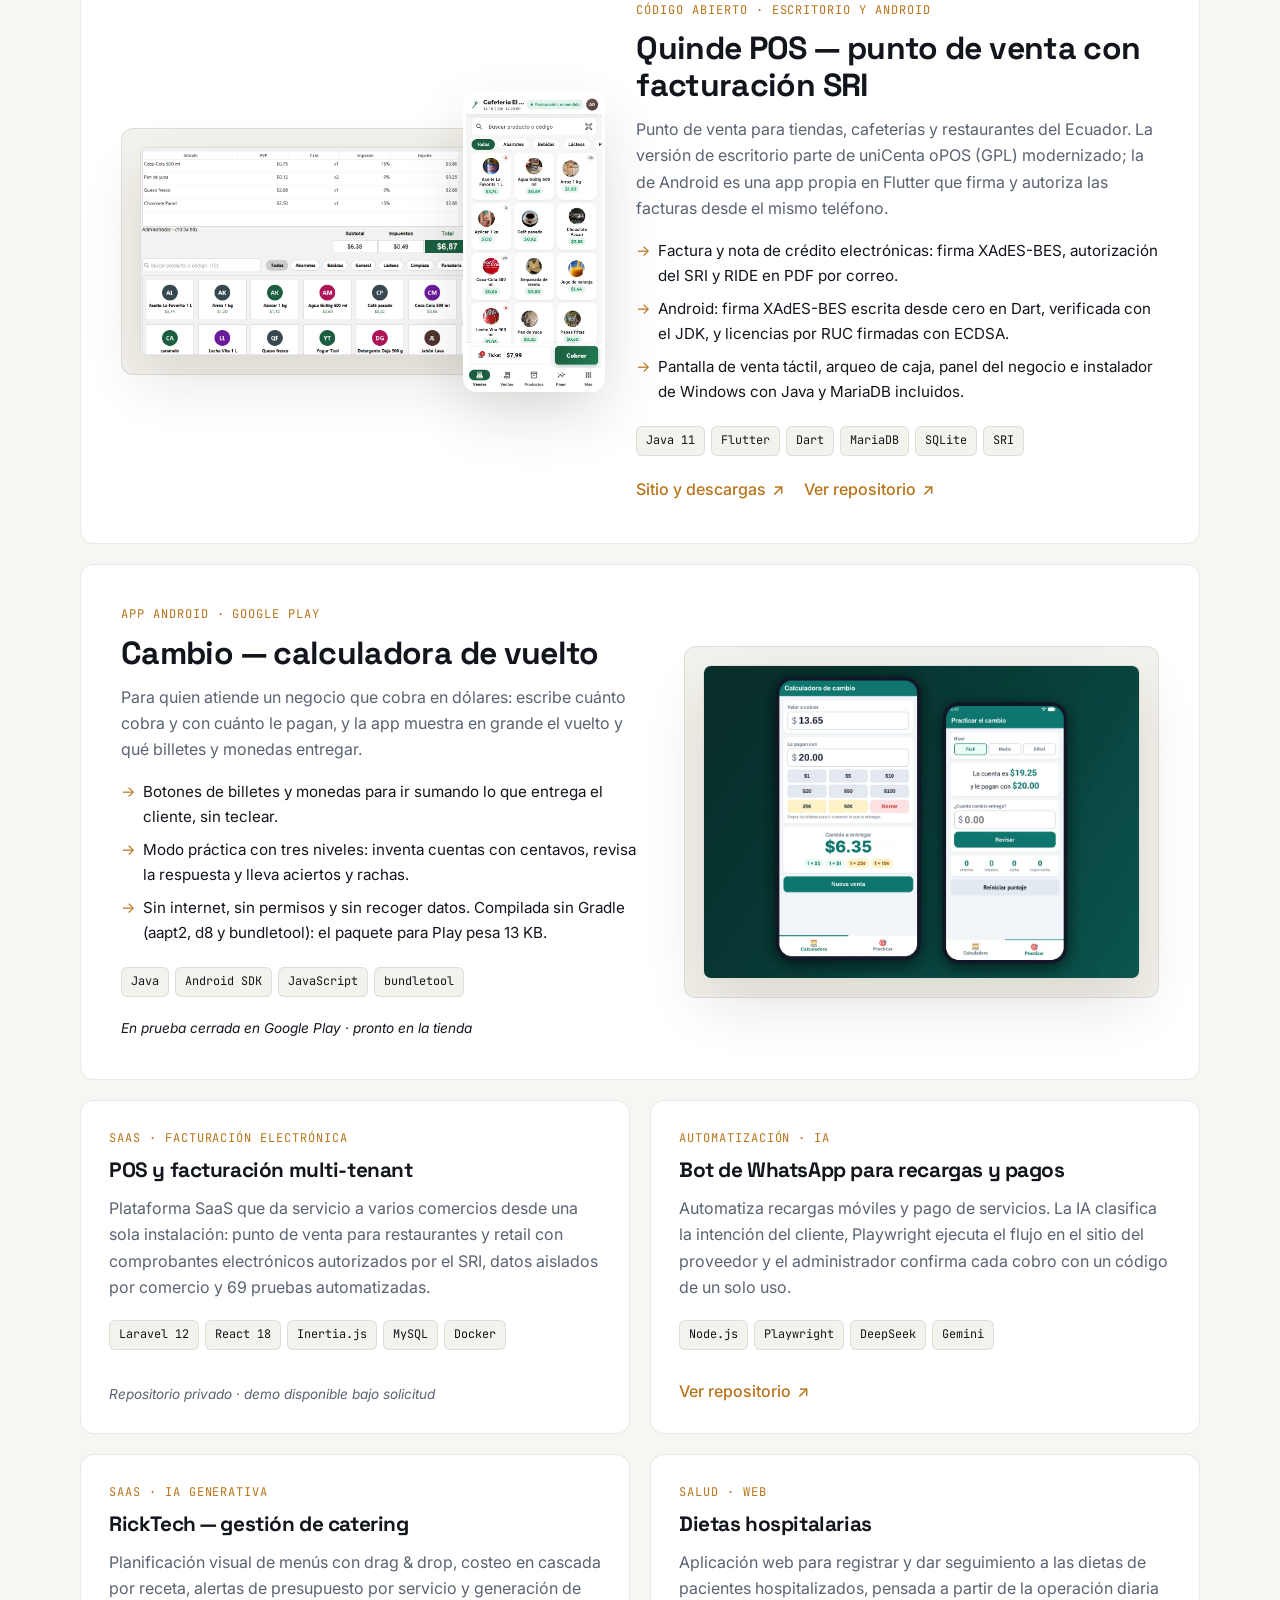
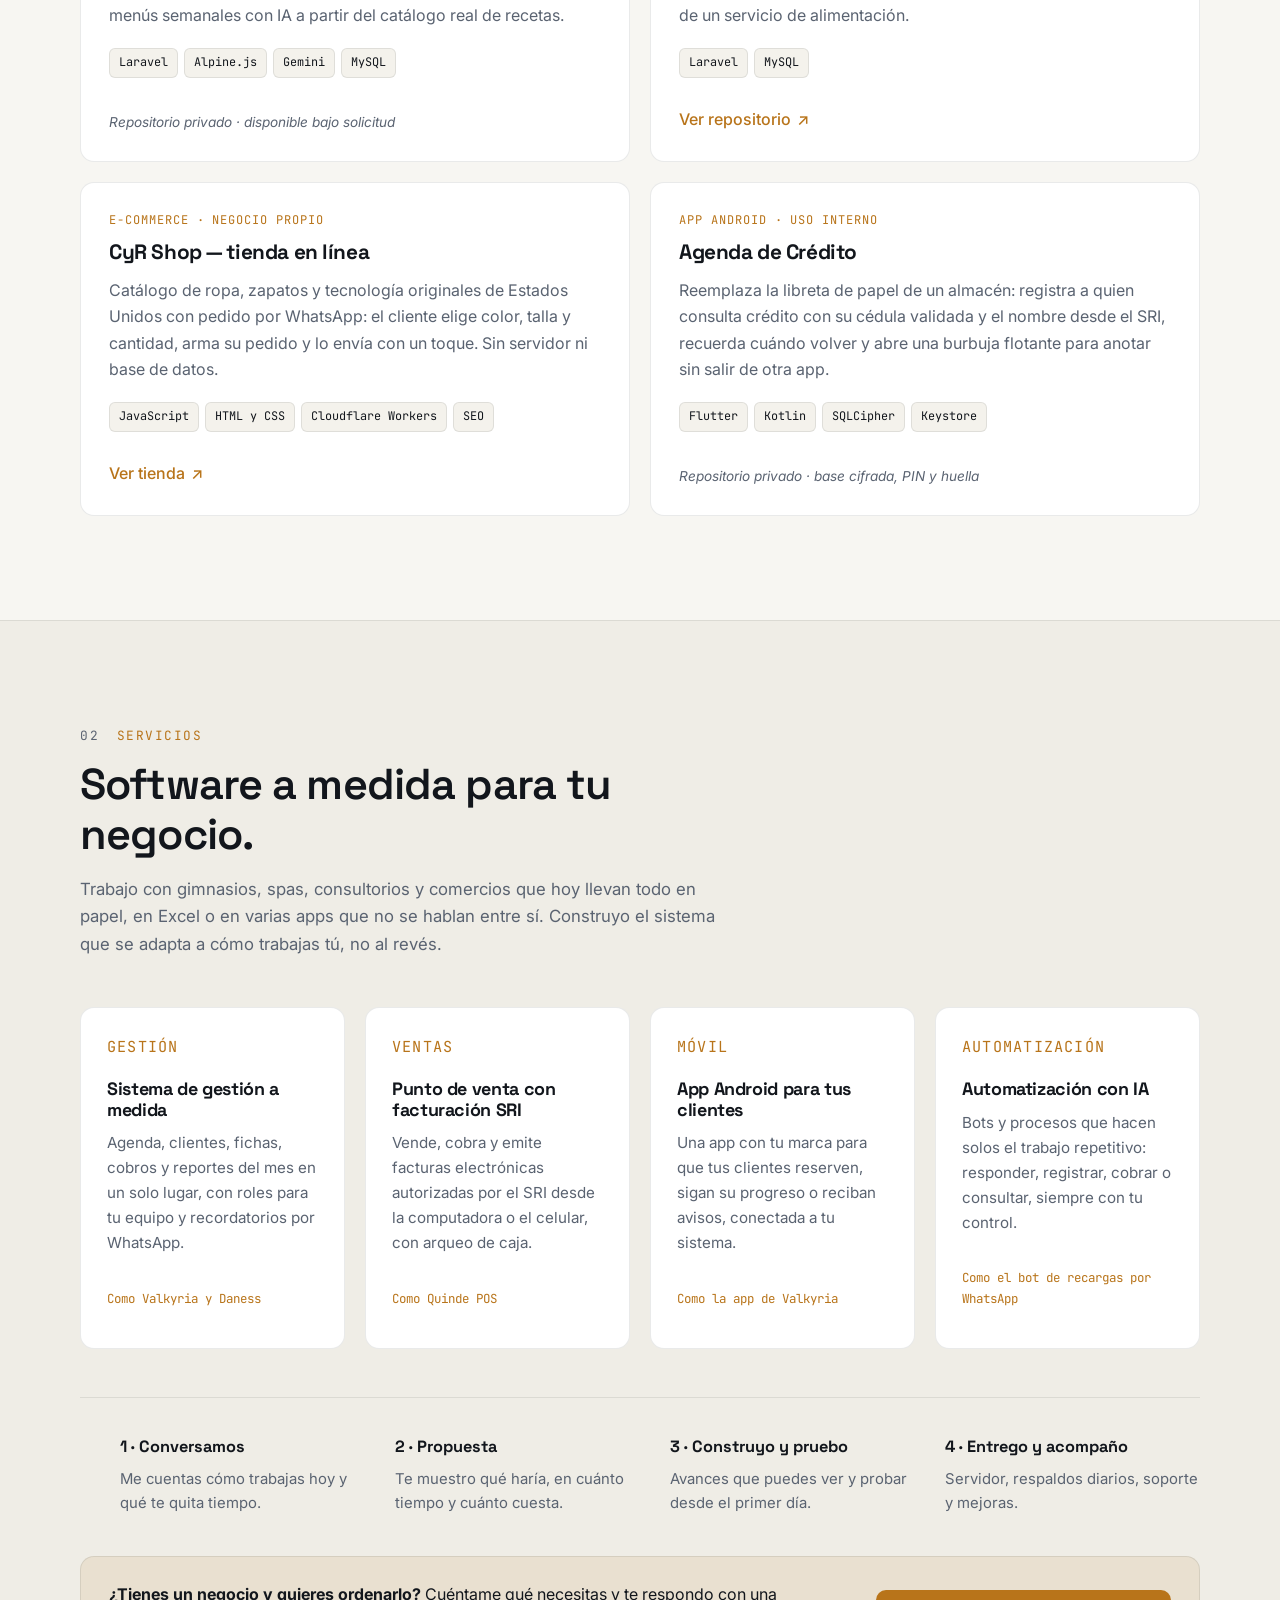
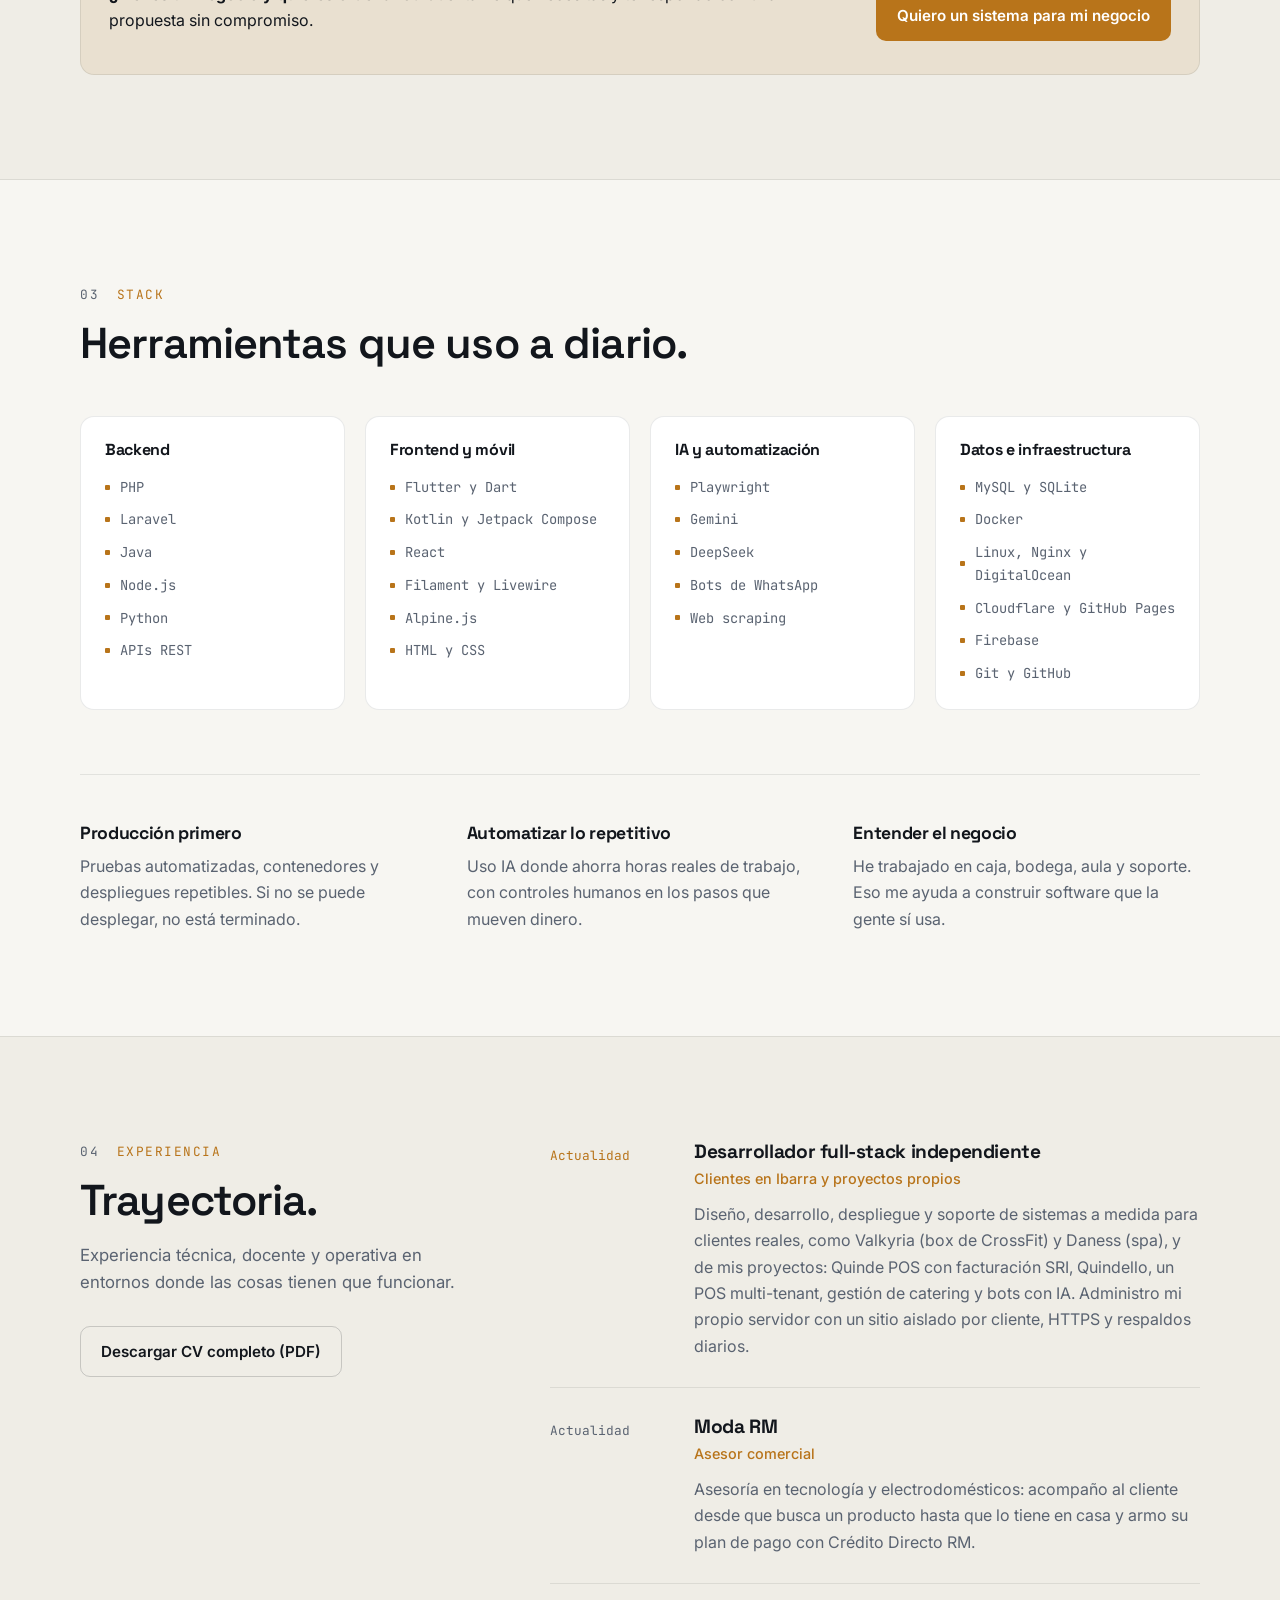
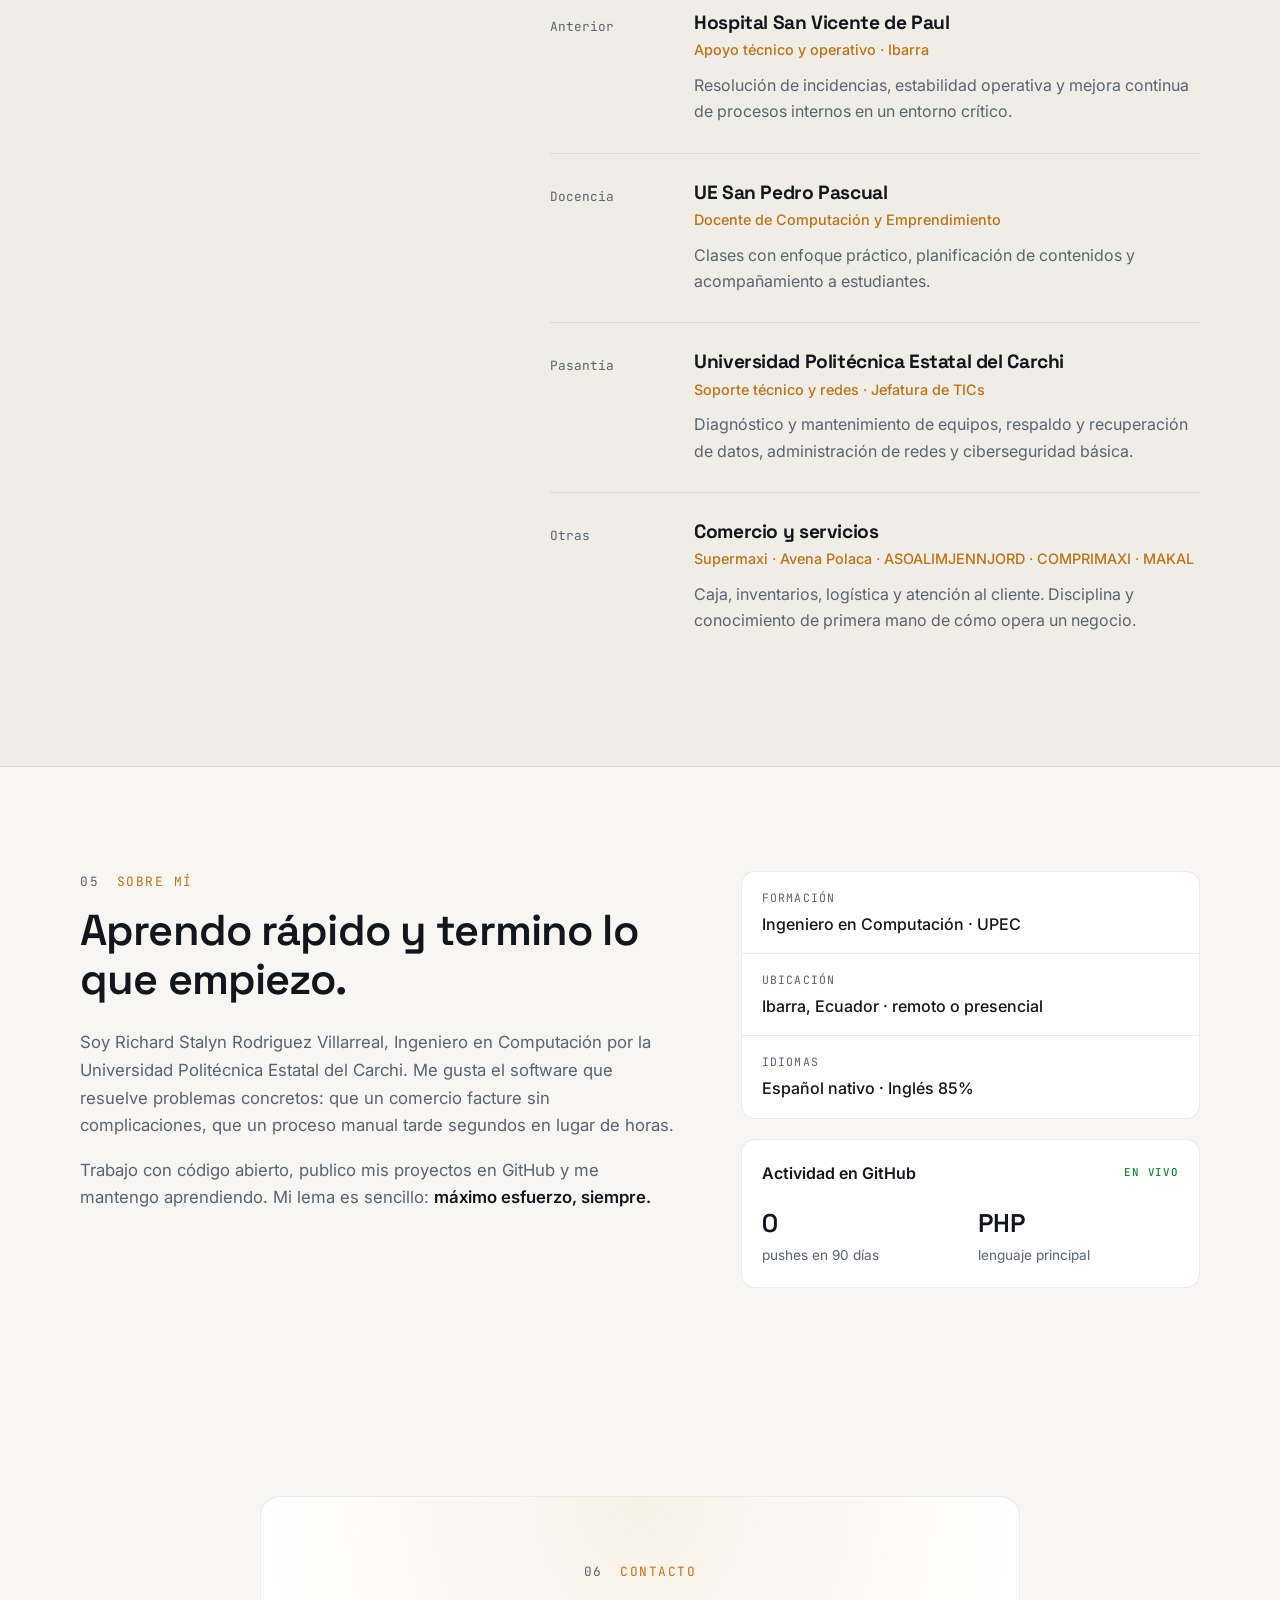
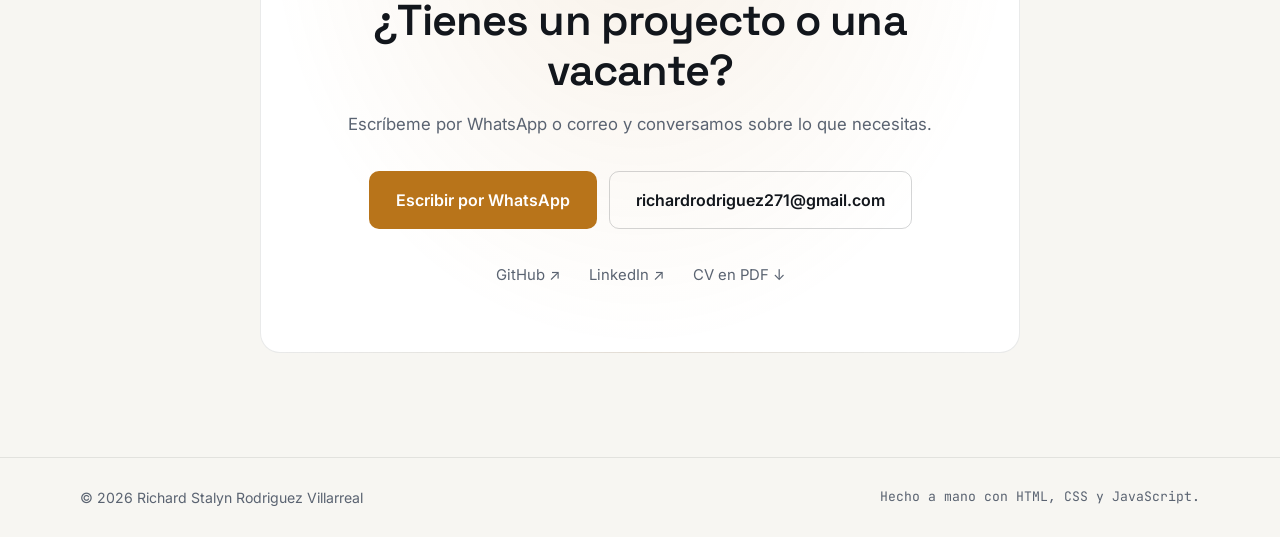
==== commit cedafb91: "Daness: página pública del spa con enlace" ====
--- a/index.html
+++ b/index.html
@@ -258,12 +258,14 @@
                 <li>Seguimiento del tratamiento: medidas de cada cita con tabla comparativa y un PDF que la clienta recibe por WhatsApp con un enlace firmado.</li>
                 <li>Vista TV para recepción (quién está en cabina y quién sigue), recordatorios de "te toca volver" y reporte mensual.</li>
                 <li>Hecho para usarse en la computadora, la tablet y el iPhone del spa: roles que ocultan datos de salud, textos clínicos cifrados y modo oscuro.</li>
+                <li>Página pública del spa que se llena sola desde el panel: servicios activos, reservas por WhatsApp con el mensaje escrito y SEO local.</li>
               </ul>
               <ul class="tags" aria-label="Tecnologías">
                 <li>Laravel 12</li><li>Filament</li><li>dompdf</li><li>FullCalendar</li><li>SQLite</li><li>Nginx</li>
               </ul>
               <div class="project-links">
-                <span class="project-private">Sistema privado · demo bajo solicitud</span>
+                <a class="text-link" href="https://daness.cyrshop.app/" target="_blank" rel="noopener">Ver página del spa <span aria-hidden="true">↗</span></a>
+                <span class="project-private">Panel privado · demo bajo solicitud</span>
               </div>
             </div>
             <div class="project-visual project-shots">
